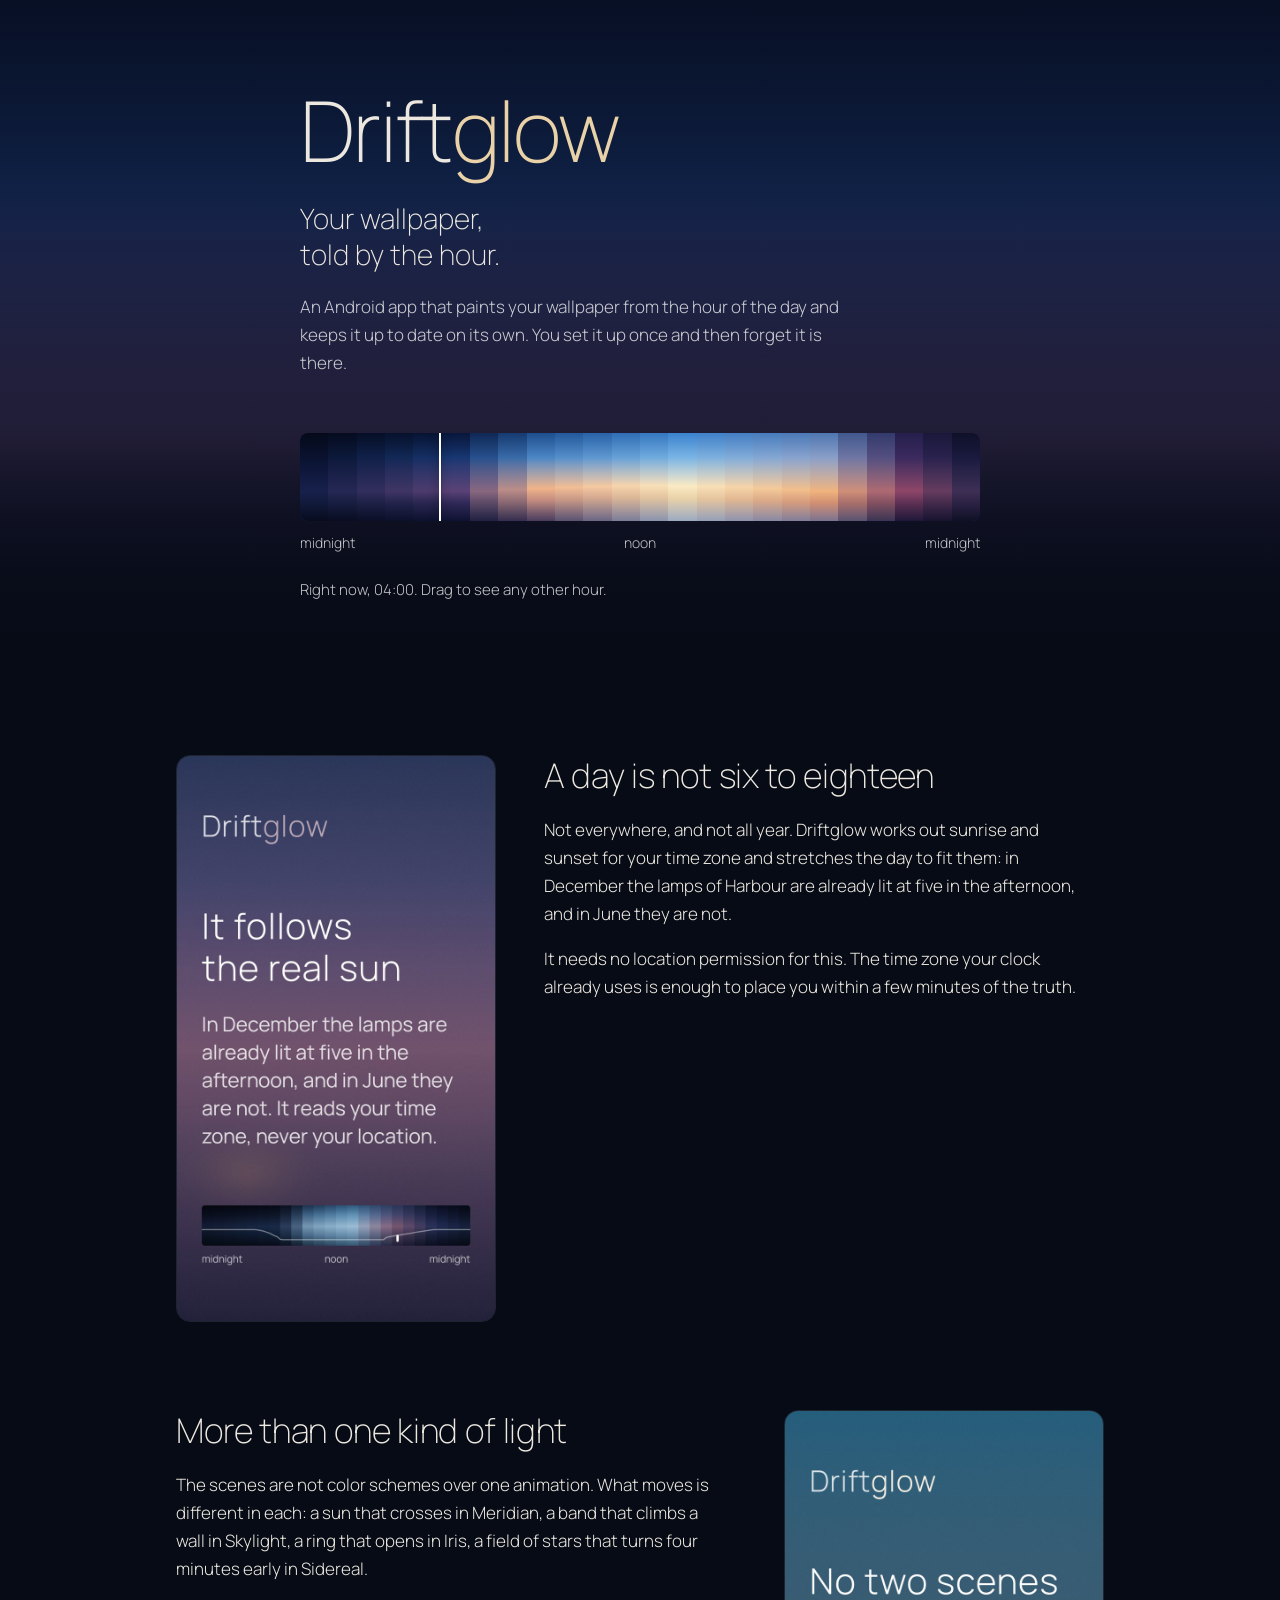
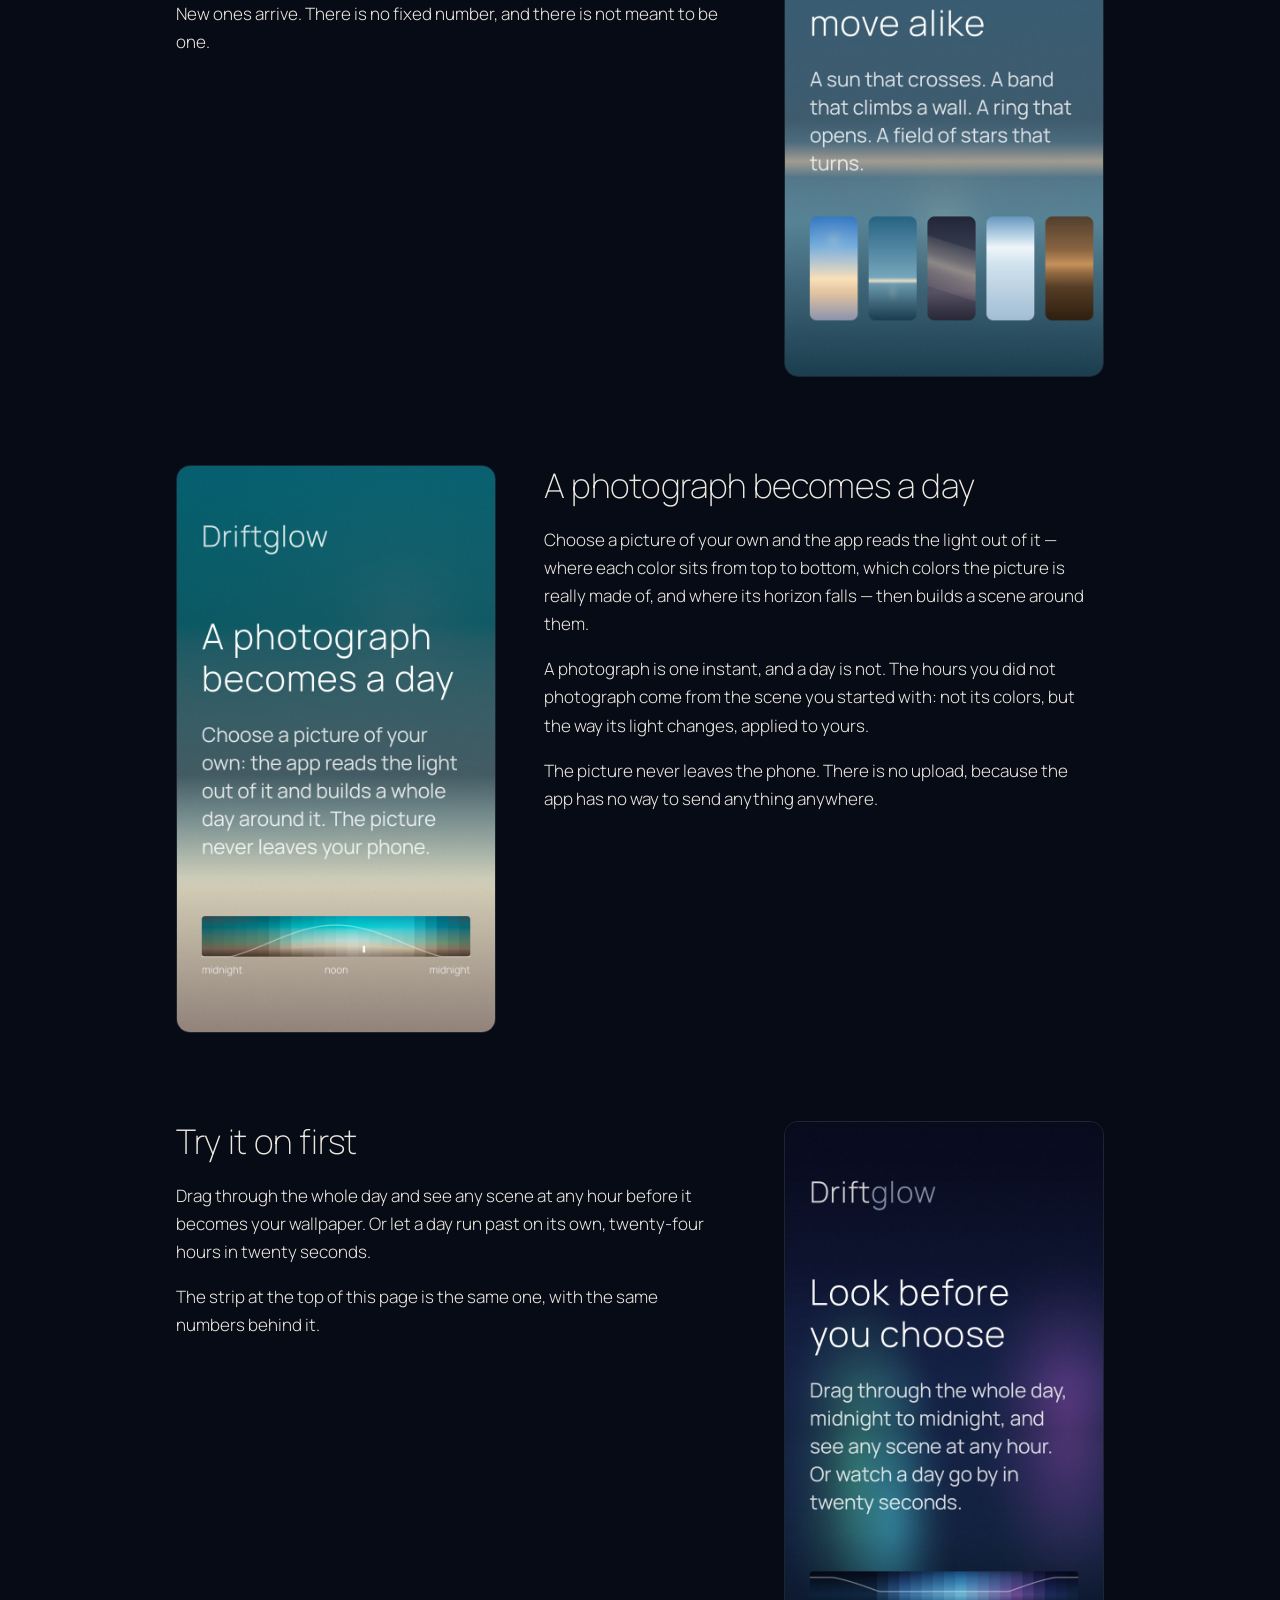
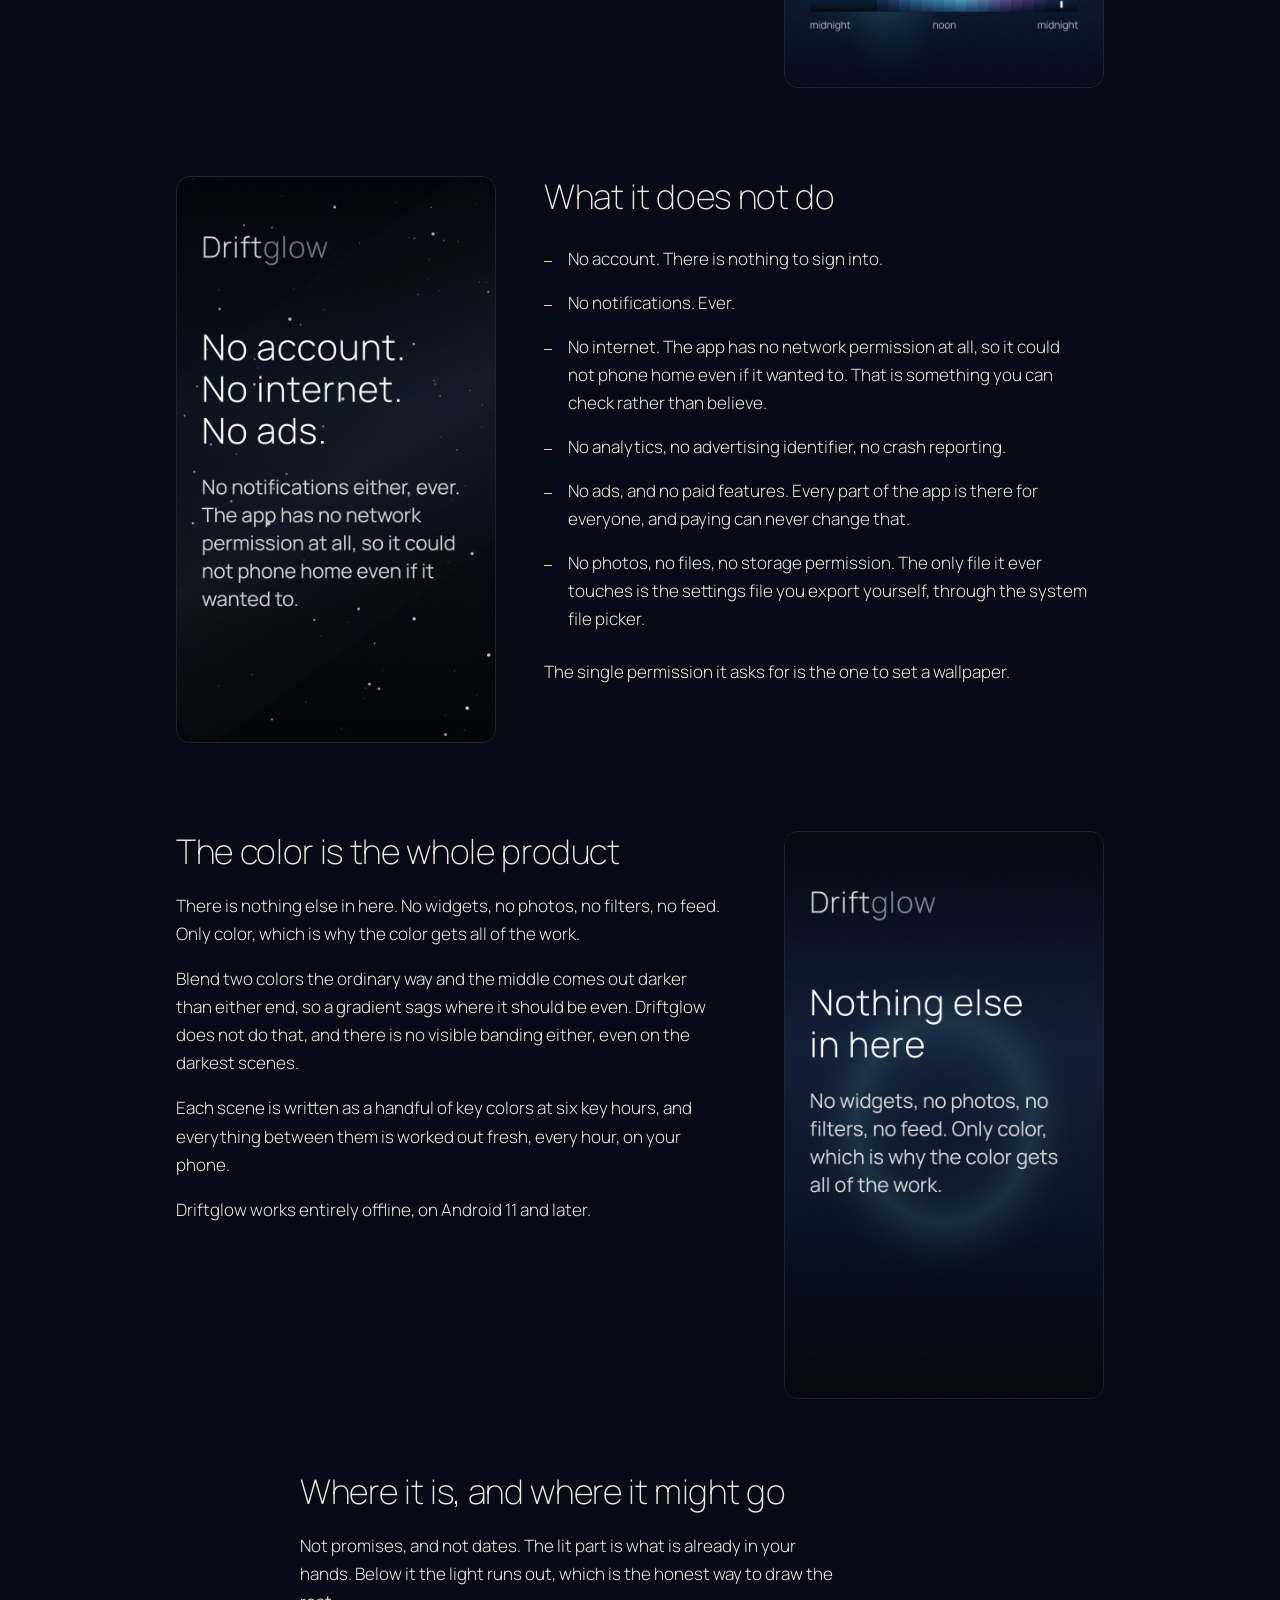
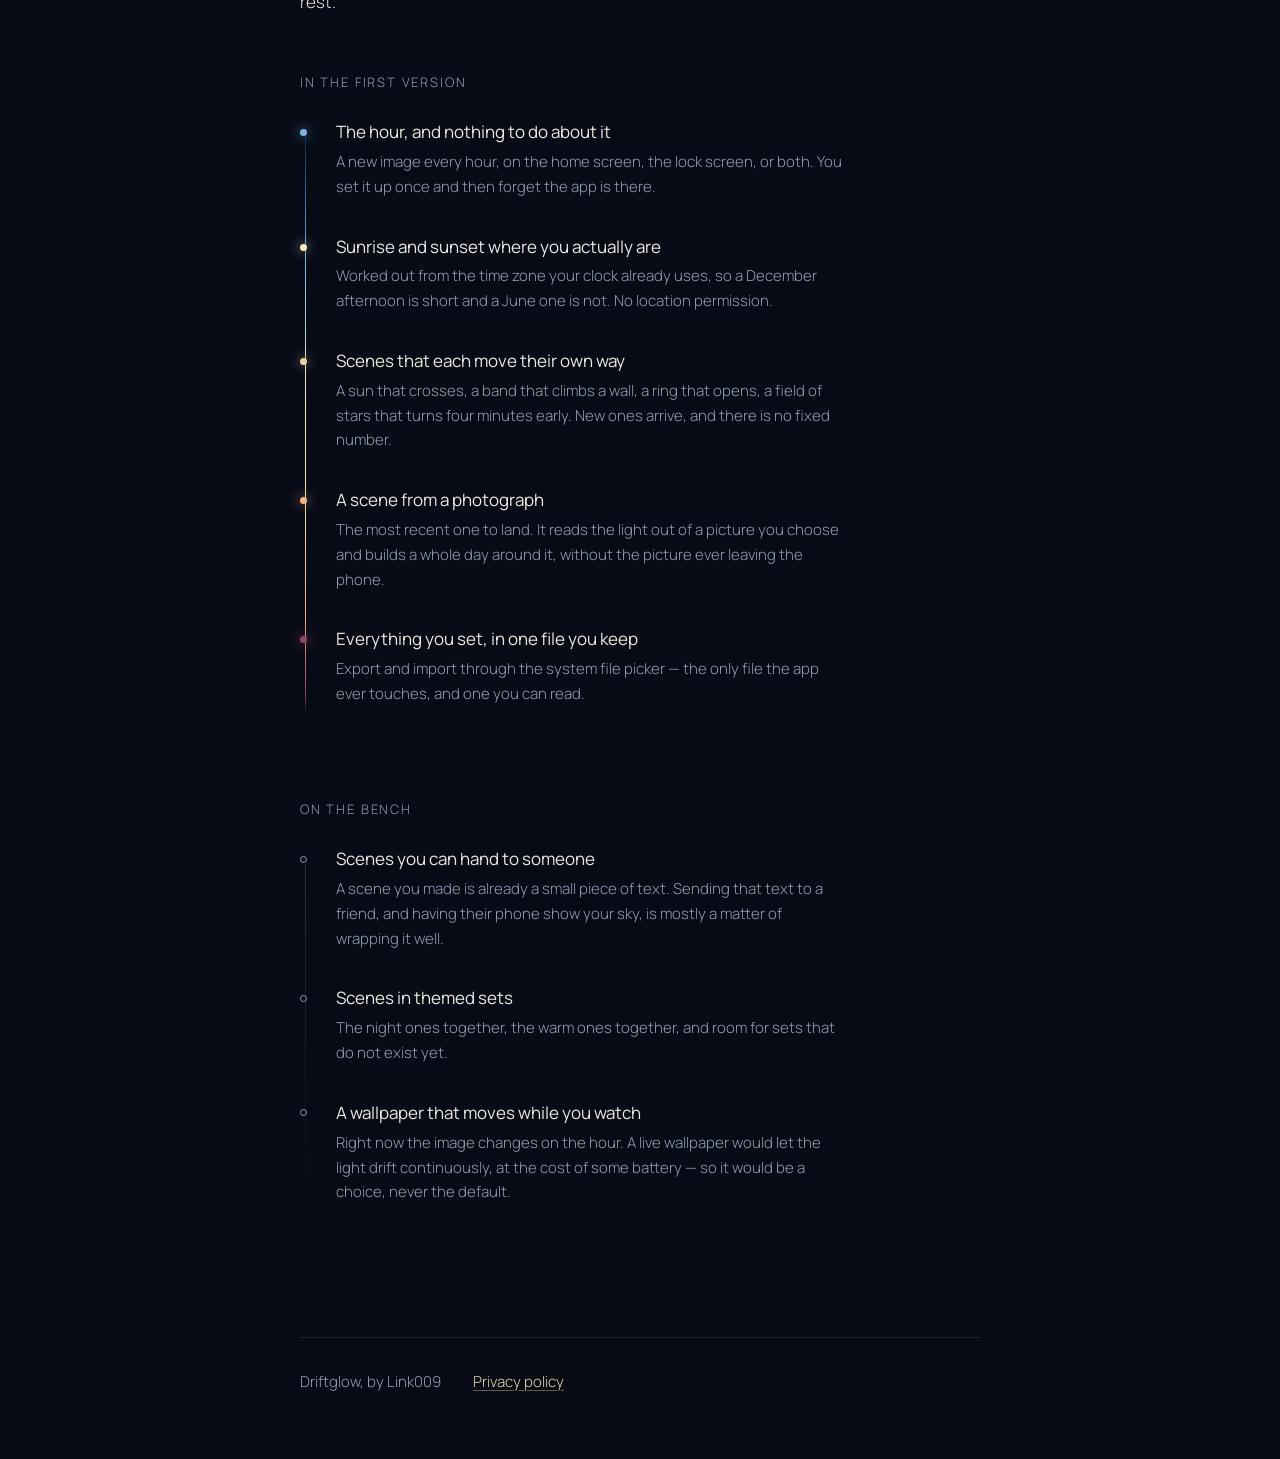
==== index.html @ b7404e91 "Add files via upload" ====
<!doctype html>
<html lang="en">
<head>
<meta charset="utf-8">
<meta name="viewport" content="width=device-width, initial-scale=1">
<title>Driftglow — a wallpaper that follows the real sun</title>
<meta name="description" content="An Android wallpaper built from the hour of the day. Real sunrise and sunset, no account and no internet.">
<meta name="color-scheme" content="dark">
<link rel="icon" href="img/icon.png">
<link rel="preconnect" href="https://fonts.googleapis.com">
<link rel="preconnect" href="https://fonts.gstatic.com" crossorigin>
<link rel="stylesheet" href="https://fonts.googleapis.com/css2?family=Manrope:wght@200;300;500&display=swap">
<link rel="stylesheet" href="style.css">
</head>
<body>

<div class="hero">
    <!-- The sky at the current hour. Painted by day.js; the CSS holds a
         still fallback for when scripts do not run. -->
    <div class="sky" id="sky" aria-hidden="true"></div>

    <div class="page">
        <header class="masthead">
            <h1 class="wordmark">Drift<span class="glow">glow</span></h1>
            <p class="tagline">Your wallpaper,<br>told by the hour.</p>
            <p class="standfirst">
                An Android app that paints your wallpaper from the hour of the
                day and keeps it up to date on its own. You set it up once and
                then forget it is there.
            </p>
        </header>

        <div class="day">
            <!-- The day strip, the same one the app draws. Its colors come
                 from day.json, generated by the app's own engine. -->
            <div class="ribbon" id="ribbon"
                 role="slider"
                 tabindex="0"
                 aria-label="The whole day, midnight to midnight"
                 aria-valuemin="0" aria-valuemax="23" aria-valuenow="12"
                 aria-valuetext="noon"></div>
            <div class="day-labels">
                <span>midnight</span>
                <span>noon</span>
                <span>midnight</span>
            </div>
            <p class="day-hint" id="hint">The day, hour by hour.</p>
        </div>
    </div>
</div>

<div class="page">

<section class="feature">
    <img class="card" src="img/real-sun.jpg" width="720" height="1280" alt="The Harbour scene at five in the afternoon in December: the lamps are lit, and the day strip below shows a short winter day.">
    <div>
        <h2>A day is not six to eighteen</h2>
        <p>
            Not everywhere, and not all year. Driftglow works out sunrise and
            sunset for your time zone and stretches the day to fit them: in
            December the lamps of Harbour are already lit at five in the
            afternoon, and in June they are not.
        </p>
        <p>
            It needs no location permission for this. The time zone your clock
            already uses is enough to place you within a few minutes of the
            truth.
        </p>
    </div>
</section>

<section class="feature flip">
    <img class="card" src="img/scenes.jpg" width="720" height="1280" alt="Several scenes in a row at noon, each a different light: a sun over a warm horizon, a sharp sea line, a shaft through a window, snow, embers.">
    <div>
        <h2>More than one kind of light</h2>
        <p>
            The scenes are not color schemes over one animation. What moves is
            different in each: a sun that crosses in Meridian, a band that
            climbs a wall in Skylight, a ring that opens in Iris, a field of
            stars that turns four minutes early in Sidereal.
        </p>
        <p>
            New ones arrive. There is no fixed number, and there is not meant to
            be one.
        </p>
    </div>
</section>

<section class="feature">
    <img class="card" src="img/from-a-photo.jpg" width="720" height="1280" alt="A scene built from a photograph of dunes: turquoise above, sand below, and a strip showing the whole day it became.">
    <div>
        <h2>A photograph becomes a day</h2>
        <p>
            Choose a picture of your own and the app reads the light out of it
            — where each color sits from top to bottom, which colors the
            picture is really made of, and where its horizon falls — then
            builds a scene around them.
        </p>
        <p>
            A photograph is one instant, and a day is not. The hours you did
            not photograph come from the scene you started with: not its
            colors, but the way its light changes, applied to yours.
        </p>
        <p>
            The picture never leaves the phone. There is no upload, because
            the app has no way to send anything anywhere.
        </p>
    </div>
</section>

<section class="feature flip">
    <img class="card" src="img/any-hour.jpg" width="720" height="1280" alt="The Borealis scene at ten in the evening, with a strip below it showing the whole day from midnight to midnight.">
    <div>
        <h2>Try it on first</h2>
        <p>
            Drag through the whole day and see any scene at any hour before it
            becomes your wallpaper. Or let a day run past on its own,
            twenty-four hours in twenty seconds.
        </p>
        <p>
            The strip at the top of this page is the same one, with the same
            numbers behind it.
        </p>
    </div>
</section>

<section class="feature">
    <img class="card" src="img/nothing-else.jpg" width="720" height="1280" alt="The Sidereal scene at two in the morning, a field of stars, under the words: no account, no internet, no ads.">
    <div>
    <h2>What it does not do</h2>
    <ul class="plain">
        <li>No account. There is nothing to sign into.</li>
        <li>No notifications. Ever.</li>
        <li>
            No internet. The app has no network permission at all, so it could
            not phone home even if it wanted to. That is something you can
            check rather than believe.
        </li>
        <li>No analytics, no advertising identifier, no crash reporting.</li>
        <li>
            No ads, and no paid features. Every part of the app is there for
            everyone, and paying can never change that.
        </li>
        <li>
            No photos, no files, no storage permission. The only file it ever
            touches is the settings file you export yourself, through the
            system file picker.
        </li>
    </ul>
    <p>The single permission it asks for is the one to set a wallpaper.</p>
    </div>
</section>

<section class="feature flip">
    <img class="card" src="img/only-color.jpg" width="720" height="1280" alt="The Iris scene at nine in the evening: a faint ring of light on deep blue, and nothing else on the screen.">
    <div>
    <h2>The color is the whole product</h2>
    <p>
        There is nothing else in here. No widgets, no photos, no filters, no
        feed. Only color, which is why the color gets all of the work.
    </p>
    <p>
        Blend two colors the ordinary way and the middle comes out darker than
        either end, so a gradient sags where it should be even. Driftglow does
        not do that, and there is no visible banding either, even on the
        darkest scenes.
    </p>
    <p>
        Each scene is written as a handful of key colors at six key hours, and
        everything between them is worked out fresh, every hour, on your phone.
    </p>
    <p>Driftglow works entirely offline, on Android 11 and later.</p>
    </div>
</section>

<section>
    <h2>Where it is, and where it might go</h2>
    <p>
        Not promises, and not dates. The lit part is what is already in your
        hands. Below it the light runs out, which is the honest way to draw
        the rest.
    </p>

    <p class="eyebrow">In the first version</p>
    <ul class="timeline">
        <li>
            <h3>The hour, and nothing to do about it</h3>
            <p>
                A new image every hour, on the home screen, the lock screen, or
                both. You set it up once and then forget the app is there.
            </p>
        </li>
        <li>
            <h3>Sunrise and sunset where you actually are</h3>
            <p>
                Worked out from the time zone your clock already uses, so a
                December afternoon is short and a June one is not. No location
                permission.
            </p>
        </li>
        <li>
            <h3>Scenes that each move their own way</h3>
            <p>
                A sun that crosses, a band that climbs a wall, a ring that
                opens, a field of stars that turns four minutes early. New ones
                arrive, and there is no fixed number.
            </p>
        </li>
        <li>
            <h3>A scene from a photograph</h3>
            <p>
                The most recent one to land. It reads the light out of a
                picture you choose and builds a whole day around it, without
                the picture ever leaving the phone.
            </p>
        </li>
        <li>
            <h3>Everything you set, in one file you keep</h3>
            <p>
                Export and import through the system file picker — the only
                file the app ever touches, and one you can read.
            </p>
        </li>
    </ul>

    <p class="eyebrow">On the bench</p>
    <ul class="timeline ahead">
        <li>
            <h3>Scenes you can hand to someone</h3>
            <p>
                A scene you made is already a small piece of text. Sending that
                text to a friend, and having their phone show your sky, is
                mostly a matter of wrapping it well.
            </p>
        </li>
        <li>
            <h3>Scenes in themed sets</h3>
            <p>
                The night ones together, the warm ones together, and room for
                sets that do not exist yet.
            </p>
        </li>
        <li>
            <h3>A wallpaper that moves while you watch</h3>
            <p>
                Right now the image changes on the hour. A live wallpaper would
                let the light drift continuously, at the cost of some battery —
                so it would be a choice, never the default.
            </p>
        </li>
    </ul>
</section>

<footer>
    <span>Driftglow, by Link009</span>
    <a href="privacy.html">Privacy policy</a>
</footer>

</div>

<script src="day.js"></script>
</body>
</html>
---- style.css ----
/*
    The colors are not chosen here: they are taken.

    Every value below is one of the color stops of Meridian, the app's first
    scene, copied from its source. Same rule as the icon and the store cards:
    the site's color and the product's color are the same number.
*/
:root {
    --night: #050a19;
    --deep: #0a1230;
    --slate: #17214c;
    --dusk: #251f4c;
    --rose: #8e4668;
    --amber: #f0b389;
    --sky-blue: #79b4e4;
    --cream: #faeac4;
    --sand: #e9d2a8;

    --ground: #070b16;
    --text: #ece8e0;
    --muted: #8f9db4;
    --on-sky: rgba(255, 255, 255, 0.76);
    --rule: rgba(155, 175, 194, 0.16);

    --measure: 34rem;
    --page: 46rem;
    --wide: 58rem;
}

*,
*::before,
*::after {
    box-sizing: border-box;
}

html {
    -webkit-text-size-adjust: 100%;
}

body {
    margin: 0;
    background: var(--ground);
    color: var(--text);
    font-family: Manrope, "Segoe UI", system-ui, sans-serif;
    font-weight: 300;
    font-size: 1.0625rem;
    line-height: 1.65;
    -webkit-font-smoothing: antialiased;
}

.page {
    max-width: var(--page);
    margin: 0 auto;
    padding: 0 1.75rem;
}

/* ------------------------------------------------------------------ sky */

.hero {
    position: relative;
    isolation: isolate;
    padding-bottom: 4rem;
}

/*
    The sky at the current hour.

    day.js paints the real gradient from day.json; this is the fallback for
    when scripts do not run - a still day rather than a black rectangle.
*/
.sky {
    position: absolute;
    inset: 0;
    z-index: -2;
    background: linear-gradient(
        to bottom,
        #3477c1 0%,
        var(--sky-blue) 30%,
        var(--cream) 62%,
        var(--sand) 72%,
        #8a93ad 100%
    );
}

/*
    The veil, the same idea the app calls Ink.

    Without it, at noon a white heading would land on the cream horizon band
    and disappear. It is not uniform: heavier at the top where the text is,
    nearly opaque at the bottom where the sky dissolves into the page.
*/
.hero::after {
    content: "";
    position: absolute;
    inset: 0;
    z-index: -1;
    background: linear-gradient(
        to bottom,
        rgba(7, 11, 22, 0.52) 0%,
        rgba(7, 11, 22, 0.38) 34%,
        rgba(7, 11, 22, 0.62) 64%,
        rgba(7, 11, 22, 0.94) 88%,
        rgb(7, 11, 22) 100%
    );
}

/* --------------------------------------------------------------- header */

.masthead {
    padding: 5.5rem 0 0;
}

.wordmark {
    font-size: clamp(3rem, 11vw, 5.25rem);
    font-weight: 200;
    letter-spacing: -0.02em;
    line-height: 1;
    margin: 0;
}

.wordmark .glow {
    color: var(--sand);
}

.tagline {
    font-size: clamp(1.25rem, 3.4vw, 1.75rem);
    font-weight: 200;
    line-height: 1.3;
    margin: 1.75rem 0 0;
}

.standfirst {
    color: var(--on-sky);
    max-width: var(--measure);
    margin: 1.25rem 0 0;
}

/* ------------------------------------------------------------ the strip */

.day {
    margin: 3.5rem 0 0;
}

/*
    Twenty-four columns, one per hour, each holding that hour's vertical
    gradient: the same thing the app shows under its title.

    The background declared here is the no-JavaScript fallback, covered by the
    columns as soon as they arrive.
*/
.ribbon {
    position: relative;
    display: flex;
    height: 5.5rem;
    border-radius: 0.5rem;
    overflow: hidden;
    background: linear-gradient(
        to right,
        #17214c 0%,
        #5b4276 21%,
        #f0b389 33%,
        #faeac4 54%,
        #f0b47e 75%,
        #8e4668 88%,
        #17214c 100%
    );
}

.ribbon.live {
    cursor: ew-resize;
    touch-action: none;
}

.ribbon .col {
    flex: 1 1 0;
}

.ribbon .mark {
    position: absolute;
    top: 0;
    bottom: 0;
    width: 2px;
    margin-left: -1px;
    background: #fff;
    box-shadow: 0 0 10px rgba(0, 0, 0, 0.55);
    transition: left 0.18s ease-out;
}

.ribbon:focus-visible {
    outline: 2px solid var(--sand);
    outline-offset: 3px;
}

.day-labels {
    display: flex;
    justify-content: space-between;
    margin: 0.625rem 0 0;
    color: var(--on-sky);
    font-size: 0.875rem;
}

.day-hint {
    margin: 1.5rem 0 0;
    color: var(--on-sky);
    font-size: 0.9375rem;
}

/* -------------------------------------------------------------- sections */

section {
    padding: 4.5rem 0 0;
}

h2 {
    font-size: clamp(1.5rem, 4vw, 2.125rem);
    font-weight: 200;
    letter-spacing: -0.01em;
    line-height: 1.2;
    margin: 0 0 1.25rem;
}

p {
    max-width: var(--measure);
}

/*
    Card and text side by side, and the card changes side.

    The cards step outside the text column because inside it their headline
    would be unreadable, and a card you cannot read may as well be a
    screenshot. Alternating the side gives the page a rhythm.

    They are the very same images that go on the Play Store, drawn by the app
    from its own components.
*/
.feature {
    position: relative;
    left: 50%;
    transform: translateX(-50%);
    width: min(var(--wide), calc(100vw - 3.5rem));
    display: grid;
    grid-template-columns: minmax(0, 20rem) minmax(0, 1fr);
    gap: 3rem;
    align-items: start;
    padding-top: 5.5rem;
}

/*
    Flipping is not only reordering.

    The columns are narrow-wide; sending the card last with `order` put it in
    the wide one and it came out twice the size of the others. The measures
    have to swap with it.
*/
.feature.flip {
    grid-template-columns: minmax(0, 1fr) minmax(0, 20rem);
}

.feature.flip .card {
    order: 2;
}

.card {
    width: 100%;
    height: auto;
    display: block;
    border-radius: 0.875rem;
    border: 1px solid var(--rule);
}

.plain {
    list-style: none;
    padding: 0;
    margin: 0;
    max-width: var(--measure);
}

.plain li {
    padding: 0.5rem 0 0.5rem 1.5rem;
    position: relative;
}

.plain li::before {
    content: "";
    position: absolute;
    left: 0;
    top: 1.4em;
    width: 0.5rem;
    height: 1px;
    background: var(--sand);
}

/* ------------------------------------------------------------- timeline */

/*
    The roadmap is drawn as a day, because the product is.

    The first version was a hairline rule with round dots, solid above and
    dashed below. It said the right thing and it said it in a language the app
    does not speak: nowhere in Driftglow is there a dashed border.

    So the rule became a gradient, and the dots became hours of it. Each
    shipped item takes its color from where it sits - deep blue, sky, cream,
    sand, rose - which is a day from before dawn to after sunset, and is
    exactly how a scene is written: a handful of key colors at a handful of key
    hours. Five things that exist, five hours of light.

    Then the light runs out. What is not built yet gets no color and no glow,
    only a faint ring on a rule that has faded to almost nothing - the part of
    the day that has not happened. Nobody has to be told which half is which.
*/
.eyebrow {
    margin: 3.5rem 0 1.75rem;
    font-size: 0.8125rem;
    letter-spacing: 0.14em;
    text-transform: uppercase;
    color: var(--muted);
}

.timeline {
    position: relative;
    list-style: none;
    margin: 0;
    padding: 0;
    max-width: var(--measure);
}

/*
    One rule for the whole list, not a segment per item.

    A gradient only reads as a gradient if it runs across the whole thing;
    cut into five pieces, each piece is a flat color and the day is gone.
*/
.timeline::before {
    content: "";
    position: absolute;
    left: 0.28125rem;
    top: 1rem;
    bottom: 1.75rem;
    width: 1px;
    background: linear-gradient(
        to bottom,
        var(--slate) 0%,
        var(--sky-blue) 22%,
        var(--cream) 46%,
        var(--sand) 66%,
        var(--amber) 82%,
        var(--rose) 96%,
        transparent 100%
    );
}

.timeline li {
    position: relative;
    padding: 0 0 2.25rem 2.25rem;
}

/*
    The dot is a light, not a bullet.

    A flat disc on a dark ground reads as punctuation. The halo is what makes
    it read as something lit, and it is the same trick the scenes use: a small
    core and a wide, very faint surround.
*/
.timeline li::after {
    content: "";
    position: absolute;
    left: 0;
    top: 0.5rem;
    width: 0.4375rem;
    height: 0.4375rem;
    border-radius: 50%;
    background: var(--sand);
    box-shadow: 0 0 0.75rem 0.0625rem currentColor;
    color: var(--sand);
}

.timeline li:nth-child(1)::after { background: var(--sky-blue); color: rgba(121, 180, 228, 0.55); }
.timeline li:nth-child(2)::after { background: var(--cream);    color: rgba(250, 234, 196, 0.5); }
.timeline li:nth-child(3)::after { background: var(--sand);     color: rgba(233, 210, 168, 0.5); }
.timeline li:nth-child(4)::after { background: var(--amber);    color: rgba(240, 179, 137, 0.55); }
.timeline li:nth-child(5)::after { background: var(--rose);     color: rgba(142, 70, 104, 0.75); }

/* ------------------------------------------- the part of the day to come */

.timeline.ahead::before {
    background: linear-gradient(
        to bottom,
        rgba(155, 175, 194, 0.22) 0%,
        rgba(155, 175, 194, 0.10) 55%,
        transparent 100%
    );
}

.timeline.ahead li::after {
    background: transparent;
    border: 1px solid var(--muted);
    box-shadow: none;
    /* Il cerchio ha un bordo, quindi la scatola cresce: si toglie da dove sta. */
    left: -0.03125rem;
    top: 0.46875rem;
}

.timeline h3 {
    font-size: 1.0625rem;
    font-weight: 400;
    letter-spacing: 0;
    line-height: 1.35;
    margin: 0 0 0.375rem;
}

.timeline p {
    margin: 0;
    color: var(--muted);
    font-size: 0.9375rem;
}

/* ---------------------------------------------------------------- footer */

footer {
    margin: 6rem 0 0;
    padding: 2rem 0 4rem;
    border-top: 1px solid var(--rule);
    color: var(--muted);
    font-size: 0.9375rem;
    display: flex;
    flex-wrap: wrap;
    gap: 0.5rem 2rem;
}

a {
    color: var(--sand);
    text-decoration-color: rgba(233, 210, 168, 0.4);
    text-underline-offset: 0.2em;
}

a:hover {
    text-decoration-color: var(--sand);
}

a:focus-visible {
    outline: 2px solid var(--sand);
    outline-offset: 3px;
    border-radius: 2px;
}

/* --------------------------------------------------------- privacy page */

.doc {
    max-width: var(--measure);
    padding-top: 4rem;
}

.doc h1 {
    font-size: clamp(2rem, 6vw, 2.75rem);
    font-weight: 200;
    letter-spacing: -0.015em;
    margin: 0;
}

.doc .updated {
    color: var(--muted);
    font-size: 0.9375rem;
    margin: 0.5rem 0 0;
}

.doc h2 {
    margin-top: 3rem;
    font-size: 1.375rem;
}

.doc strong {
    font-weight: 500;
    color: var(--text);
}

.doc code {
    font-family: ui-monospace, "Cascadia Mono", Consolas, monospace;
    font-size: 0.9em;
    color: var(--sky-blue);
}

.short {
    font-size: 1.375rem;
    font-weight: 200;
    line-height: 1.45;
    border-left: 2px solid var(--sand);
    padding-left: 1.25rem;
    margin: 1.5rem 0 0;
}

.back {
    display: inline-block;
    margin-top: 3rem;
}

@media (max-width: 46rem) {
    .feature {
        grid-template-columns: minmax(0, 1fr);
        gap: 2rem;
        max-width: 26rem;
    }

    .feature.flip .card {
        order: 0;
    }
}

@media (prefers-reduced-motion: reduce) {
    .ribbon .mark {
        transition: none;
    }
}
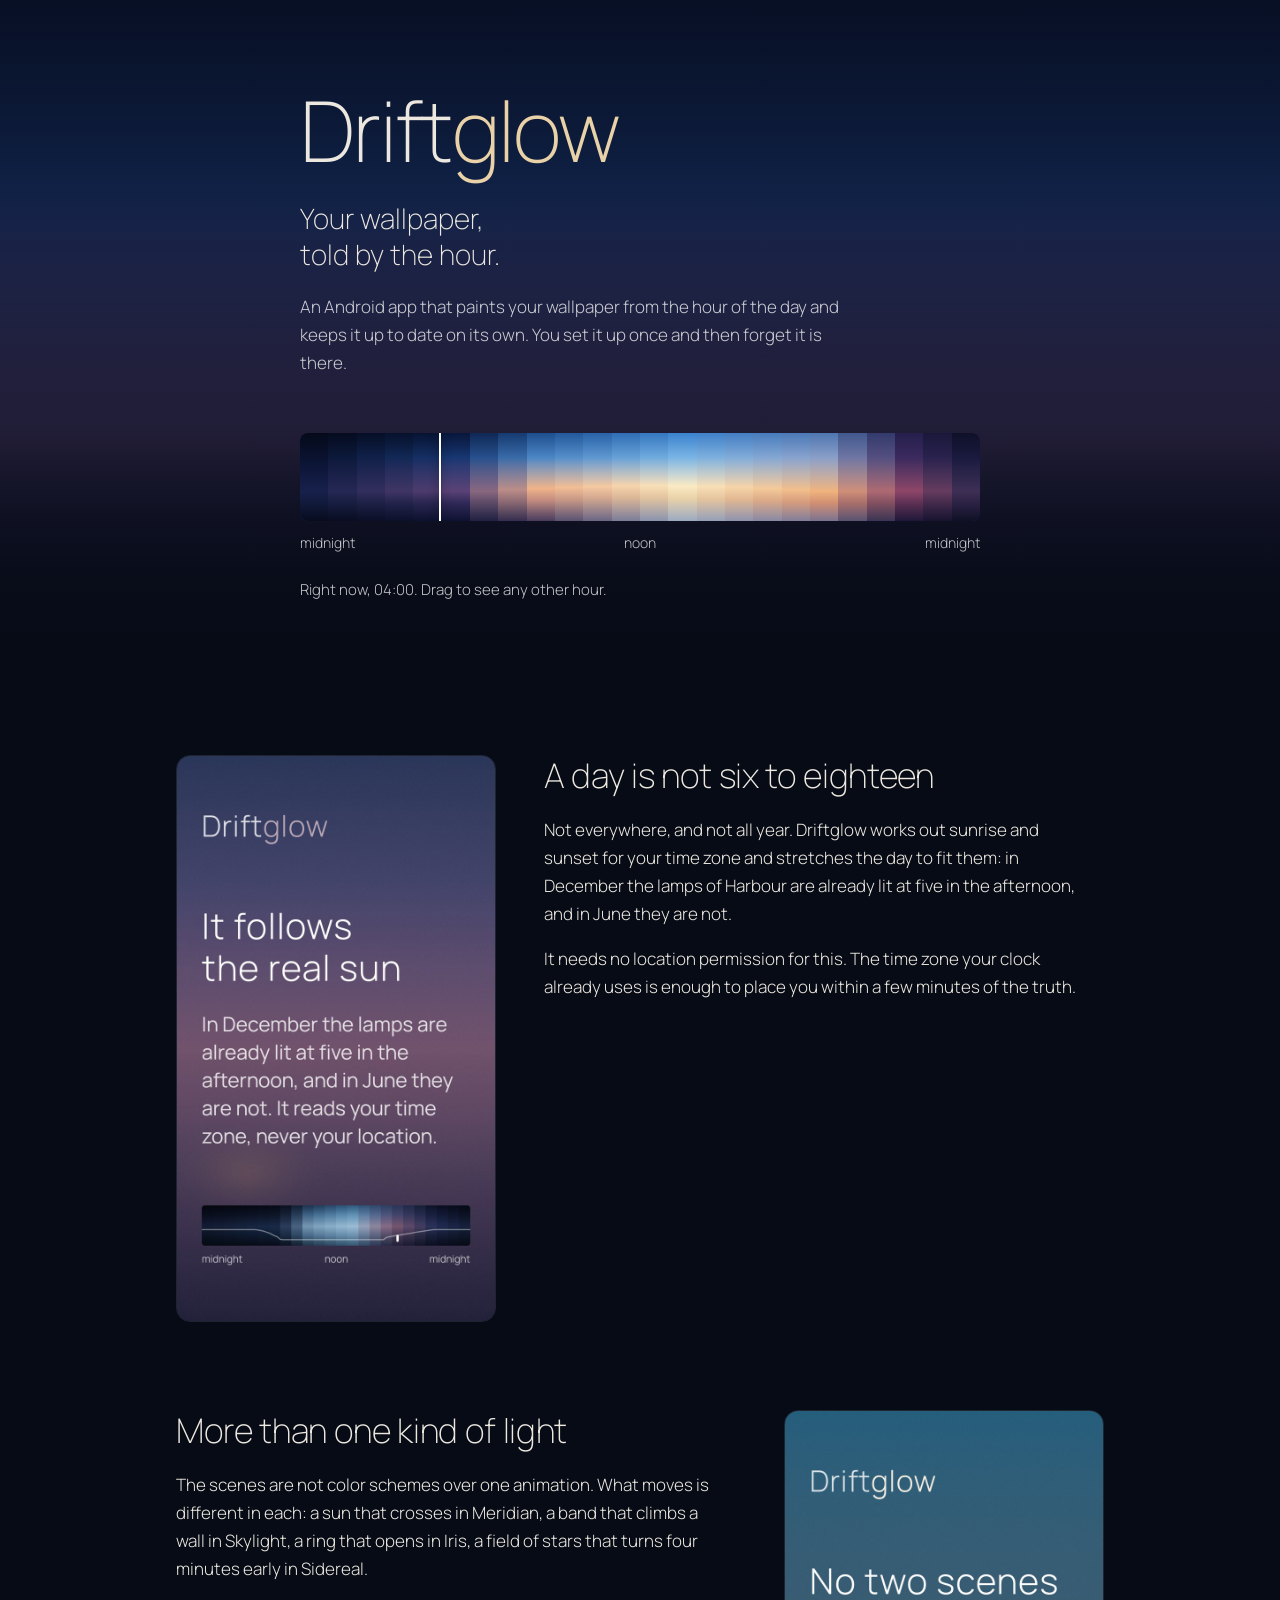
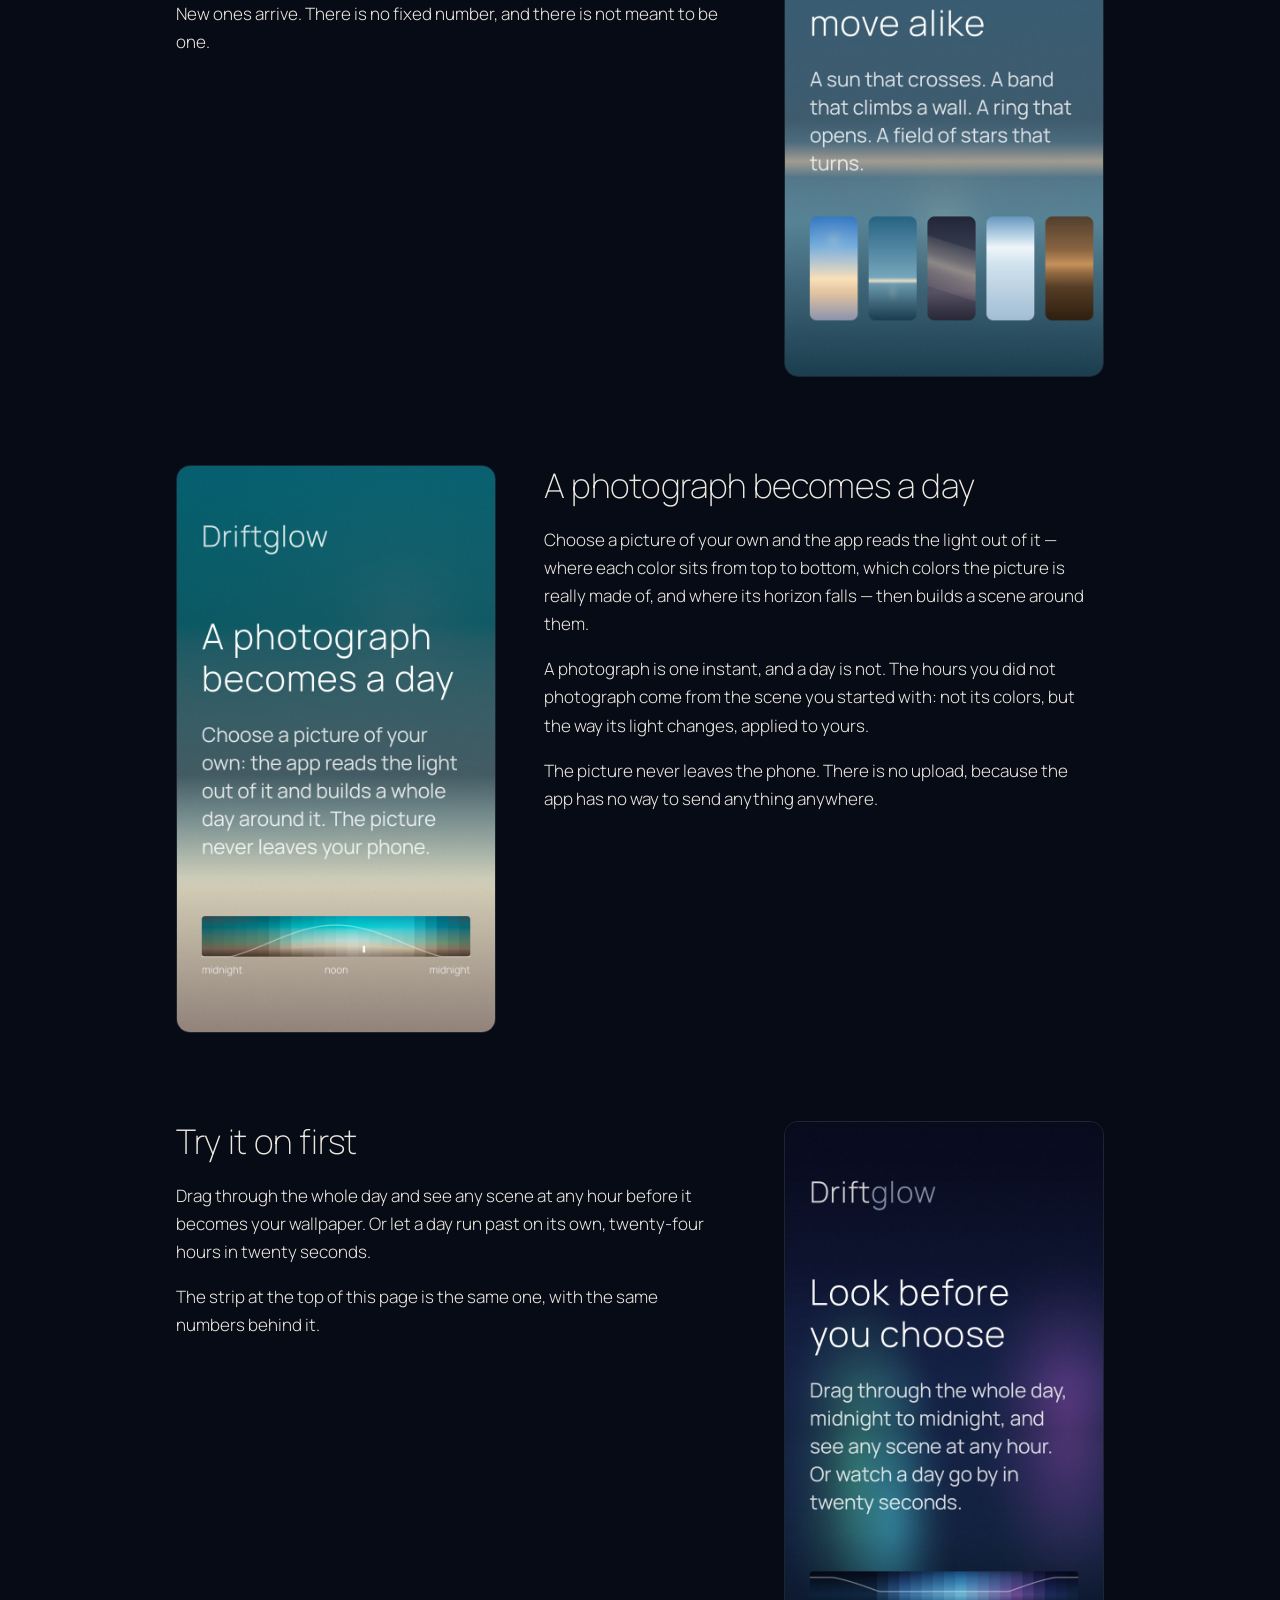
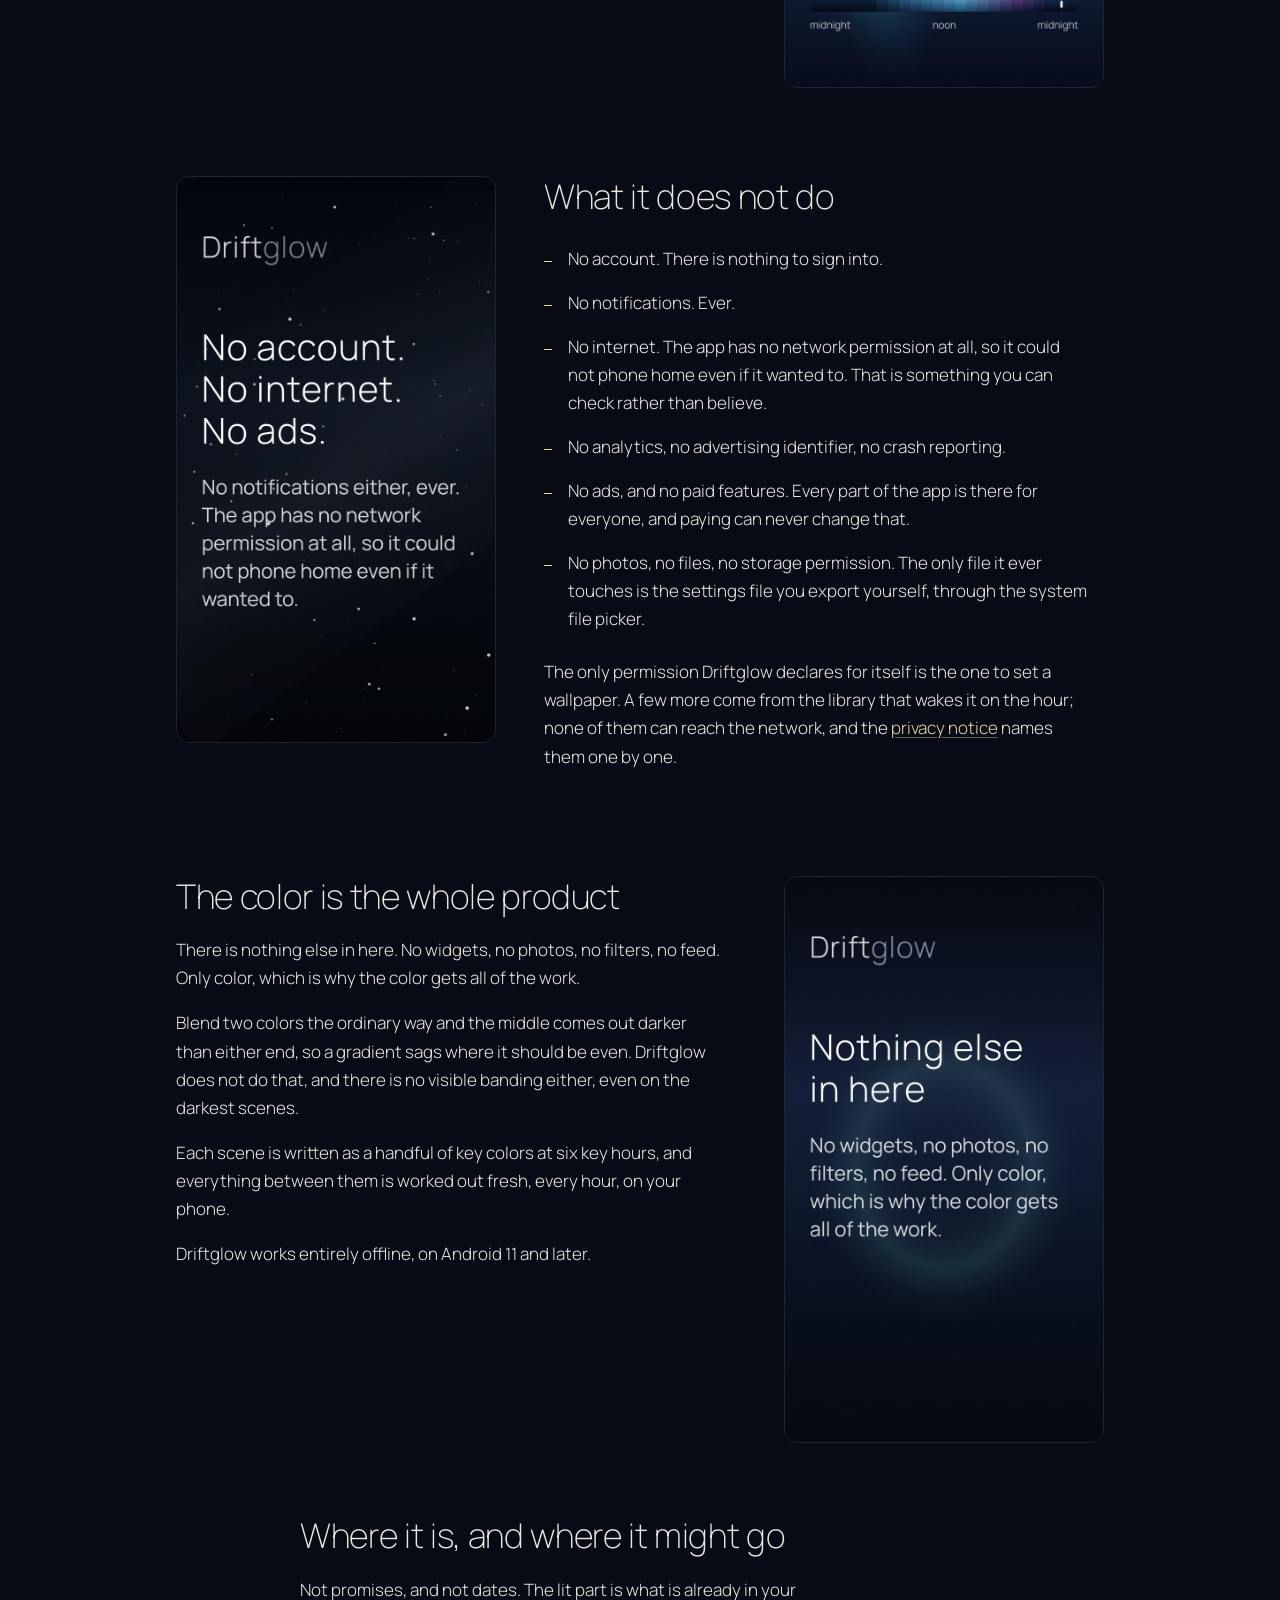
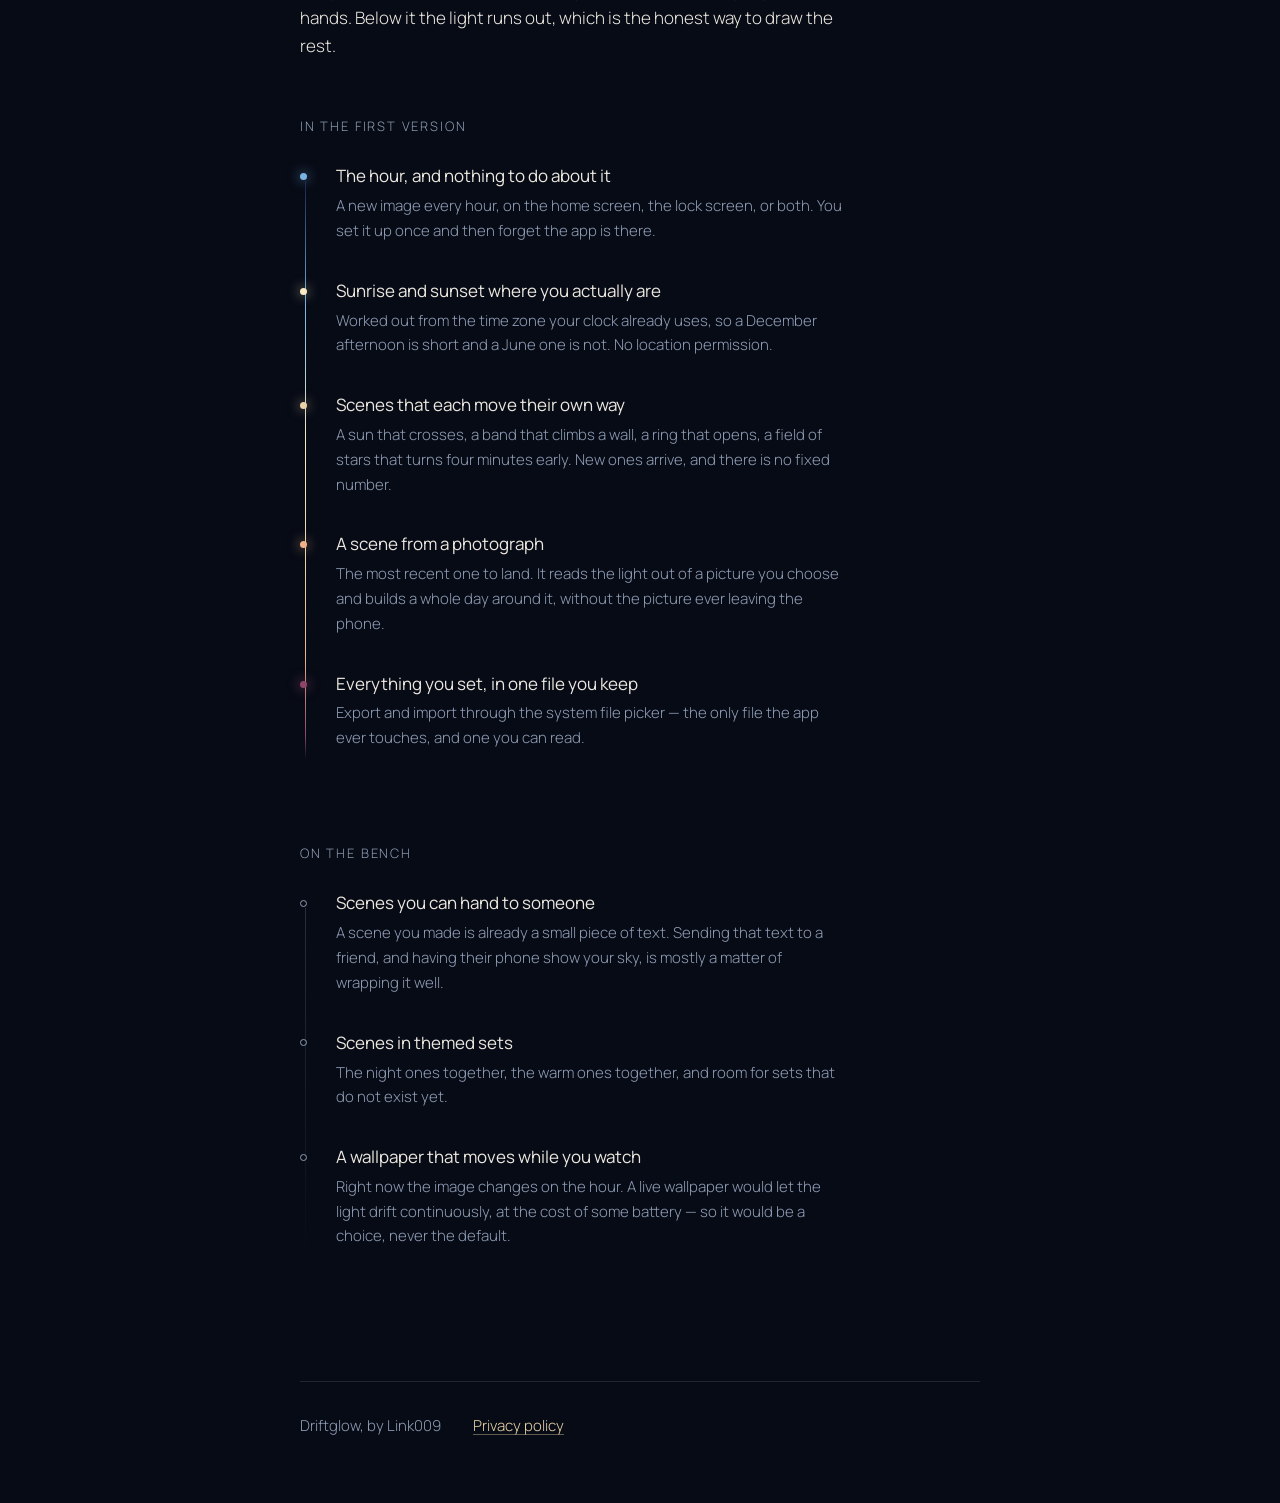
==== commit b8f7cc7d: "Add files via upload" ====
--- a/index.html
+++ b/index.html
@@ -147,7 +147,12 @@
             system file picker.
         </li>
     </ul>
-    <p>The single permission it asks for is the one to set a wallpaper.</p>
+    <p>
+        The only permission Driftglow declares for itself is the one to set a
+        wallpaper. A few more come from the library that wakes it on the hour;
+        none of them can reach the network, and the
+        <a href="privacy.html">privacy notice</a> names them one by one.
+    </p>
     </div>
 </section>
 
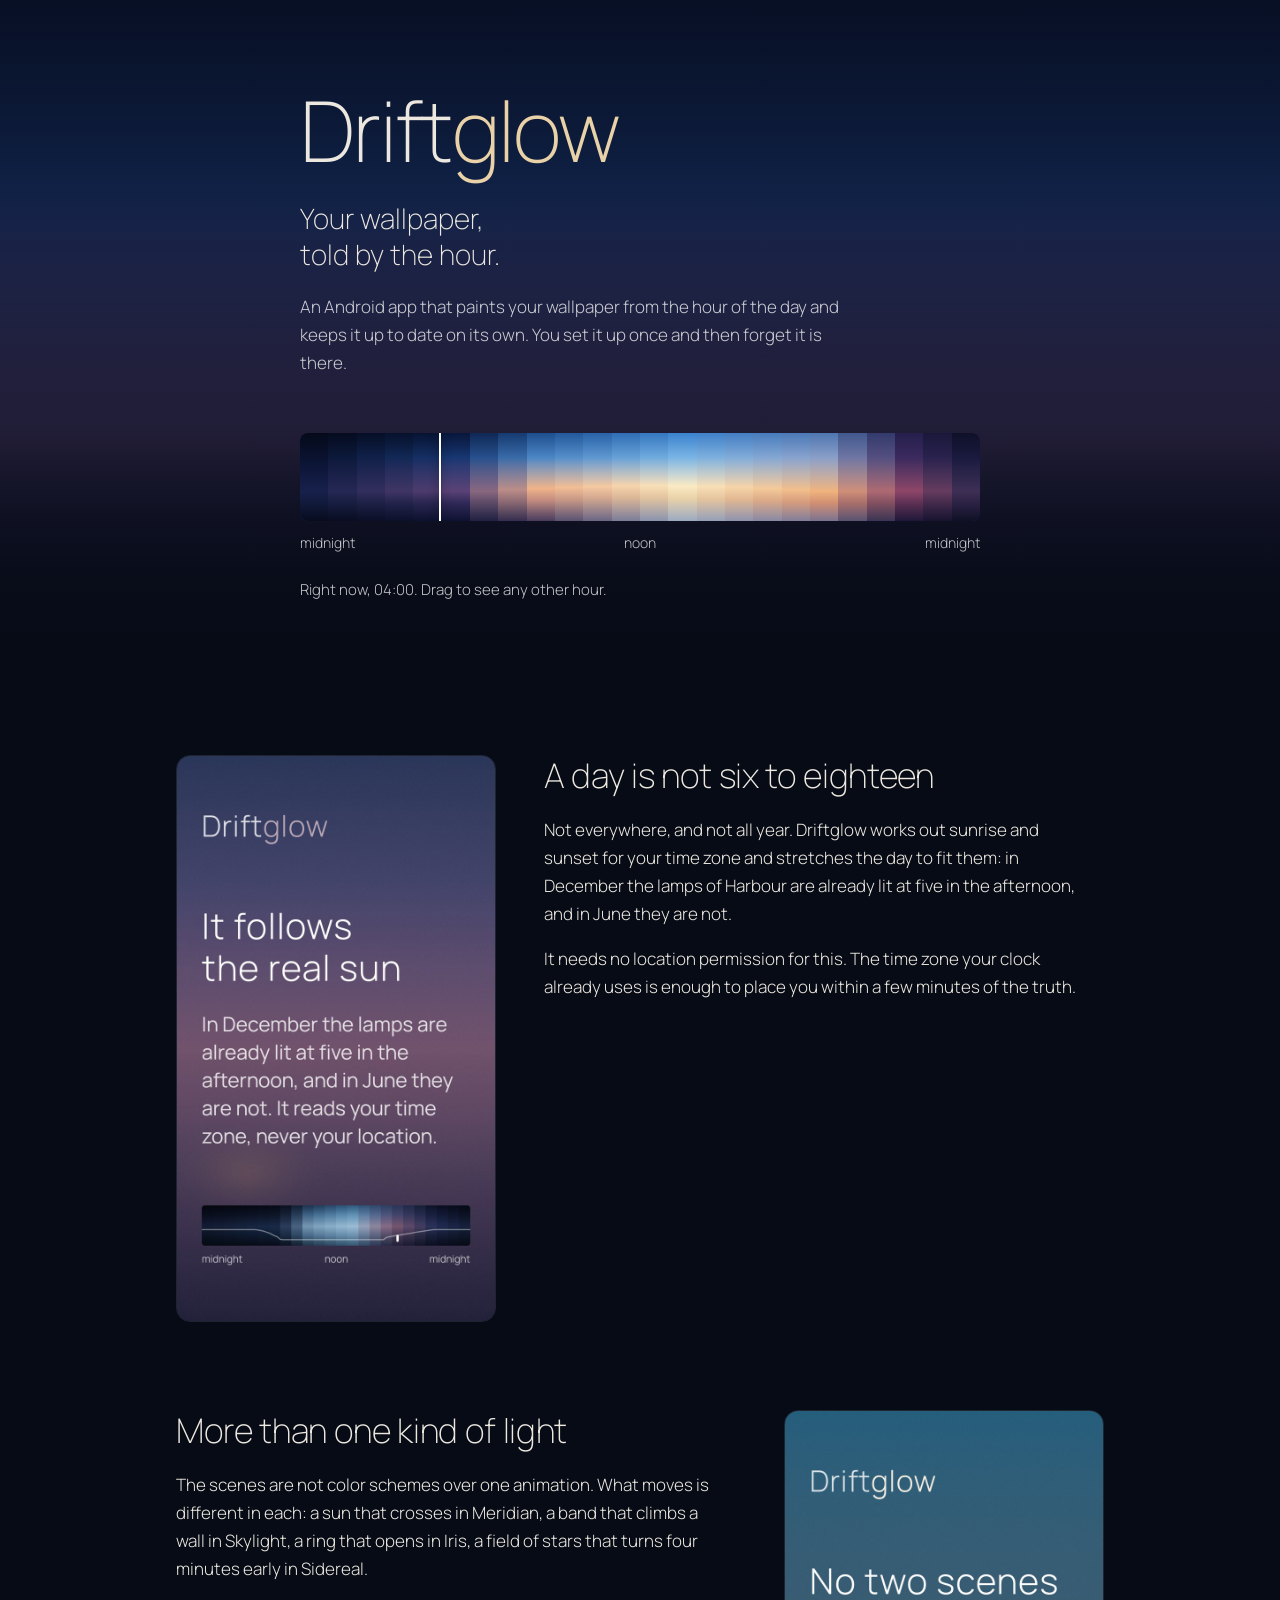
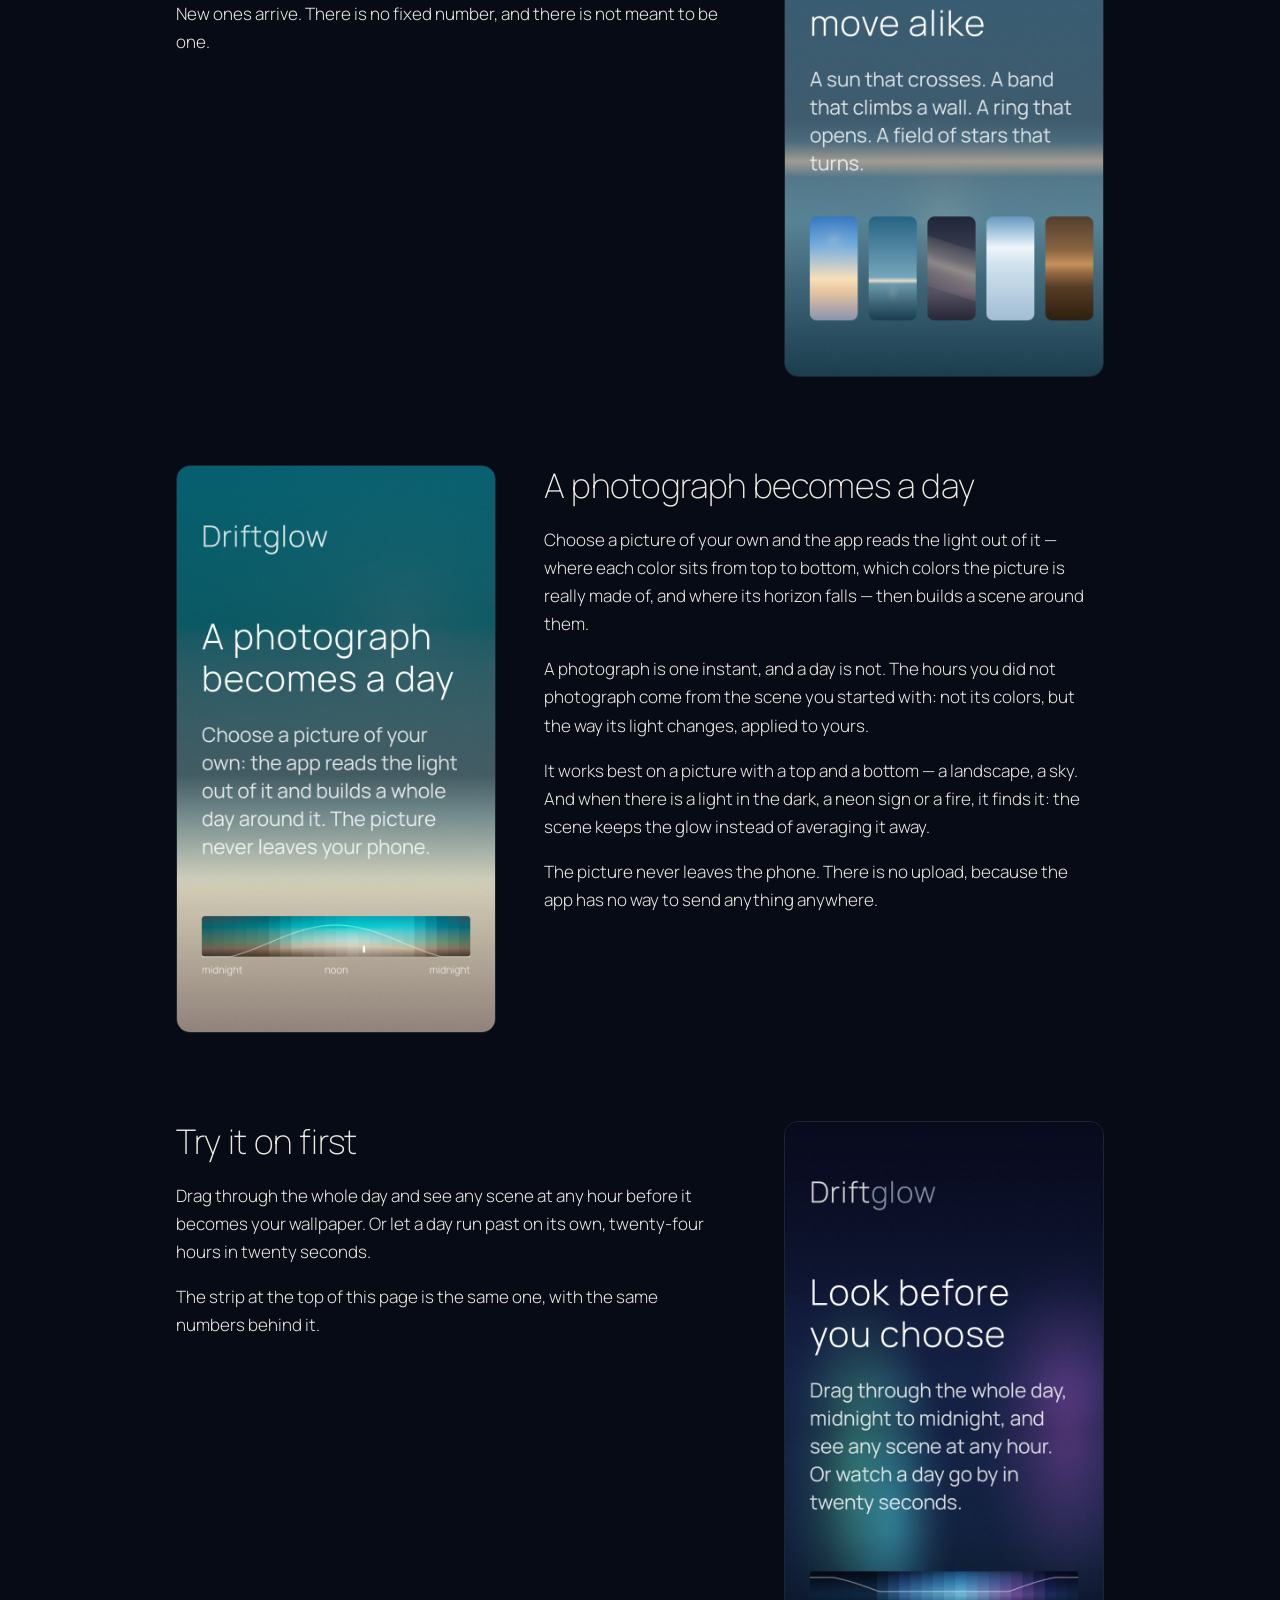
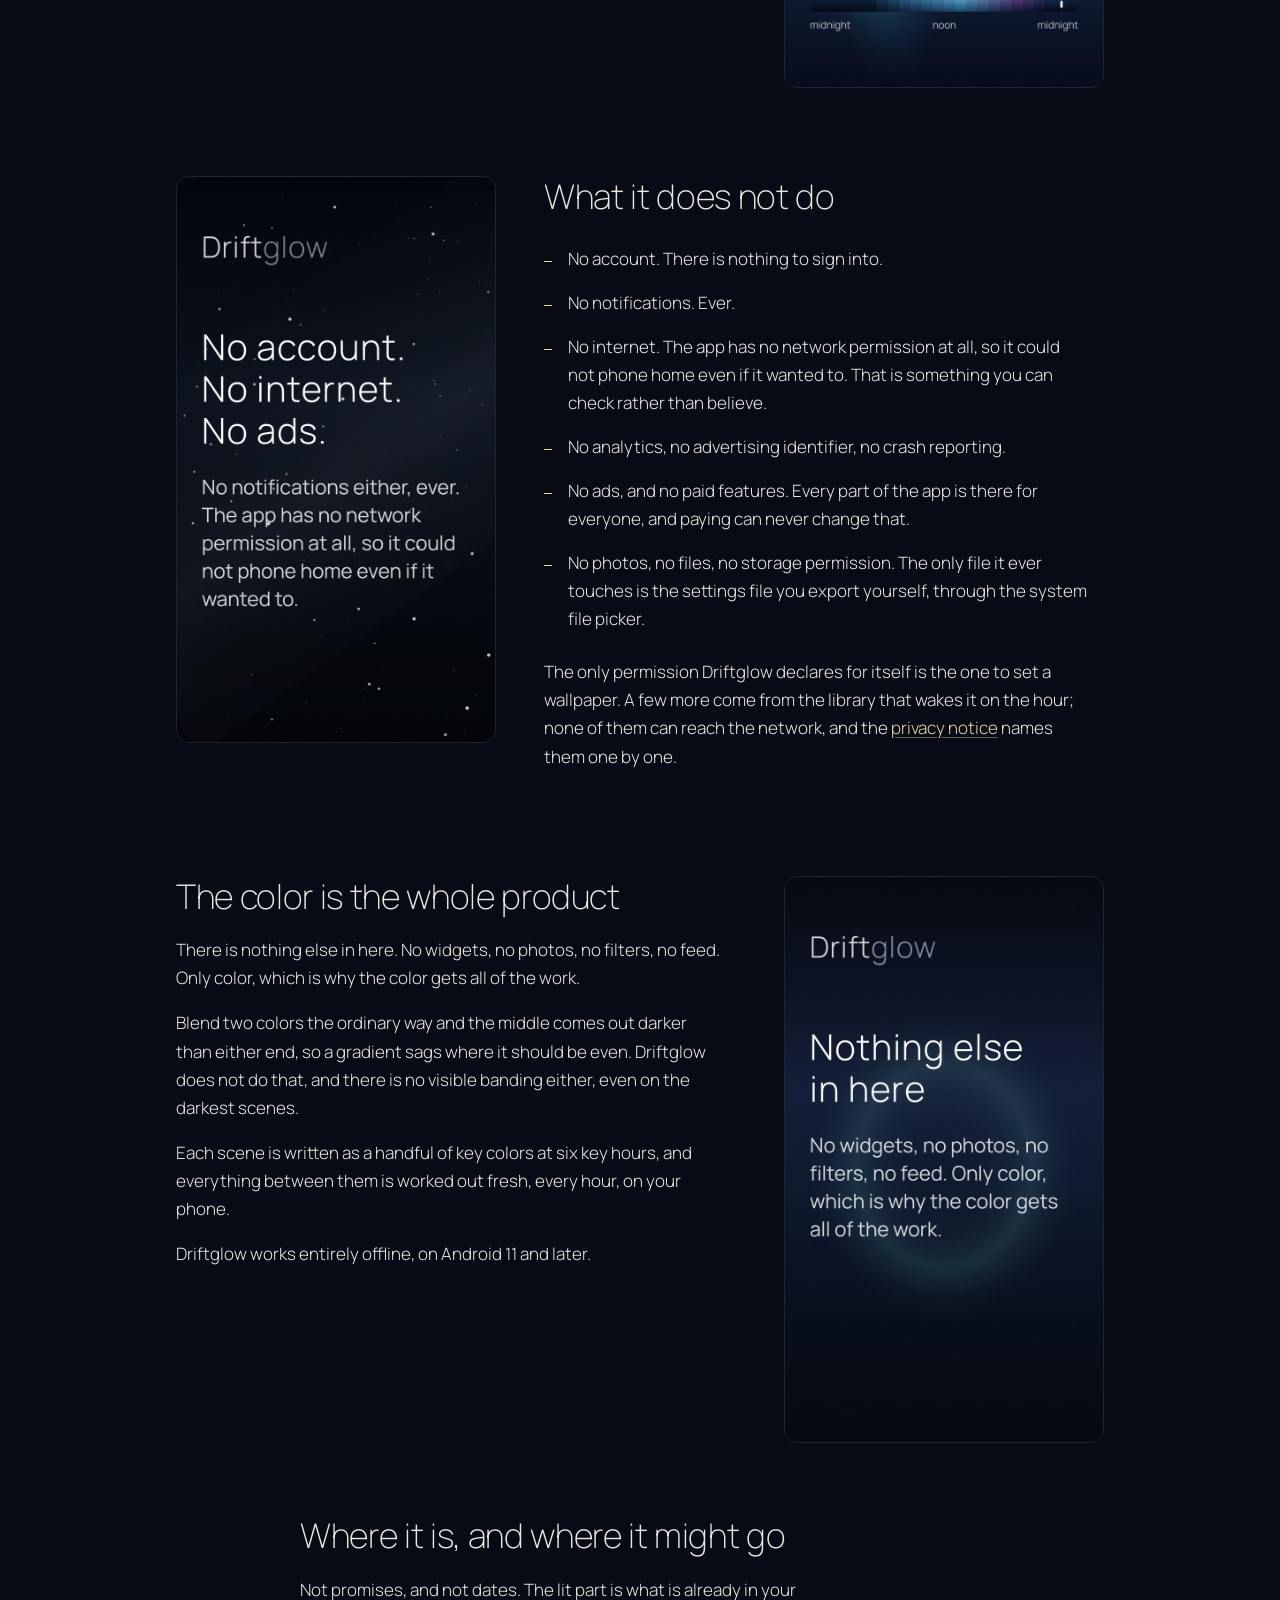
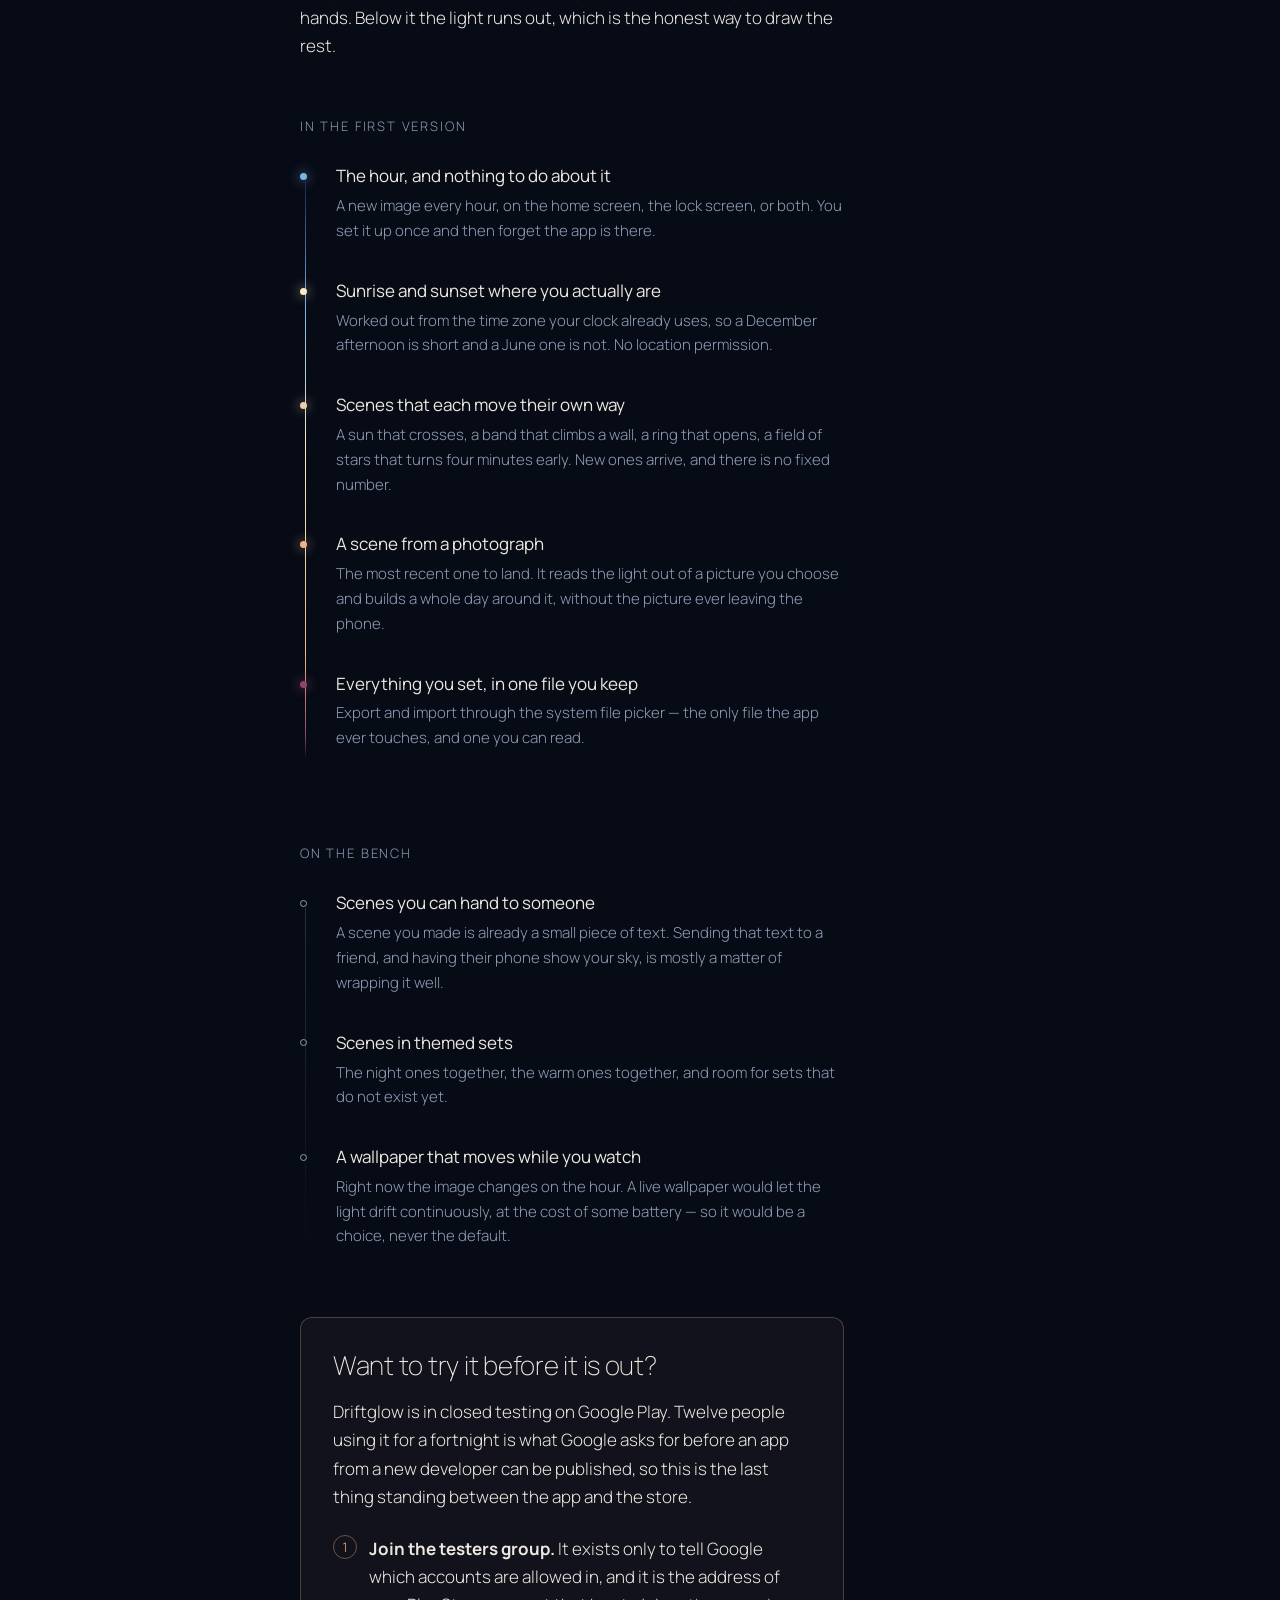
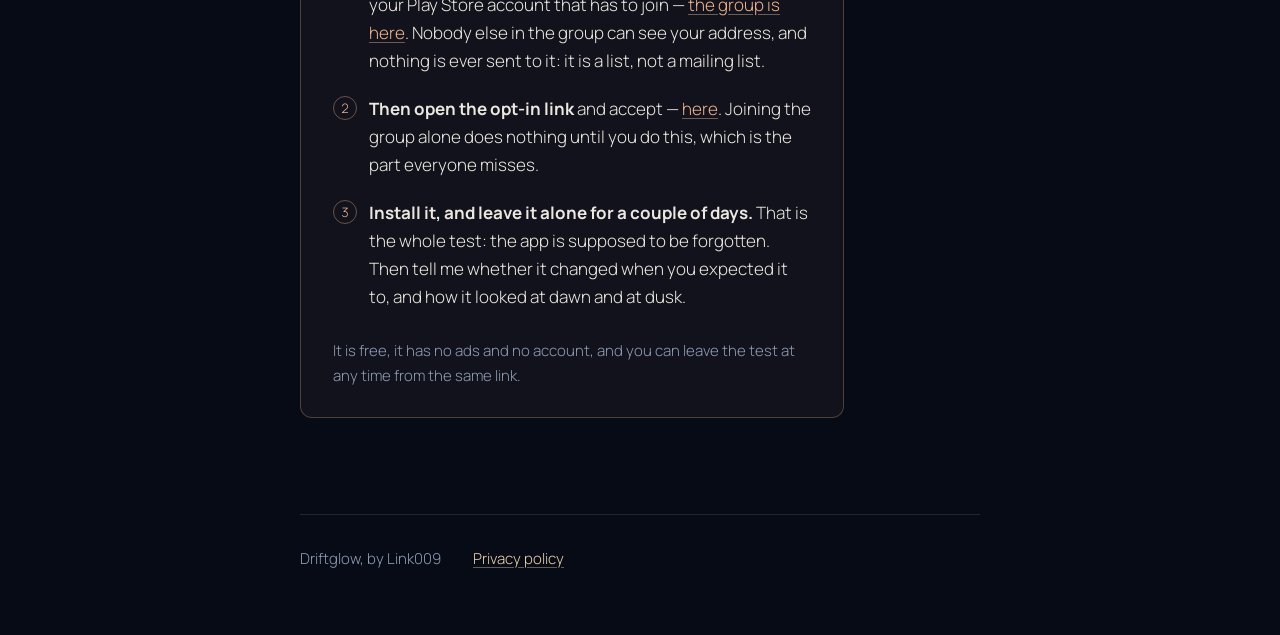
==== commit 90fd195d: "Add files via upload" ====
--- a/index.html
+++ b/index.html
@@ -101,6 +101,21 @@
             not photograph come from the scene you started with: not its
             colors, but the way its light changes, applied to yours.
         </p>
+        <!--
+            Le due cose che qualcuno vuole sapere prima di provare, e vengono
+            tutte e due da una misura invece che da un'impressione: su 326
+            fotografie, quelle con un orizzonte danno cinque colori con
+            un'apertura mediana di 0,348 contro 0,138 - vedi PhotoSurvey. E la
+            sorgente di luce si accende sul 14% delle immagini, riconosciute
+            per la forma che hanno: fondo scuro e quasi senza colore, piu' una
+            minoranza molto piu' satura.
+        -->
+        <p>
+            It works best on a picture with a top and a bottom — a landscape,
+            a sky. And when there is a light in the dark, a neon sign or a
+            fire, it finds it: the scene keeps the glow instead of averaging
+            it away.
+        </p>
         <p>
             The picture never leaves the phone. There is no upload, because
             the app has no way to send anything anywhere.
@@ -256,6 +271,58 @@
     </ul>
 </section>
 
+<!--
+    L'invito al test chiuso: TEMPORANEO.
+
+    Si toglie il giorno della pubblicazione, e con lui la classe .invite in
+    style.css. E' l'unica parte di questa pagina che ha una scadenza, per
+    questo sta in fondo e da sola: chi arriva qui ha gia' letto cos'e'
+    Driftglow, e chiedere a qualcuno di diventare tester prima che sappia cosa
+    sta provando e' chiedere troppo presto.
+-->
+<section class="invite">
+    <h2>Want to try it before it is out?</h2>
+    <p>
+        Driftglow is in closed testing on Google Play. Twelve people using it
+        for a fortnight is what Google asks for before an app from a new
+        developer can be published, so this is the last thing standing between
+        the app and the store.
+    </p>
+    <ol class="steps">
+        <li>
+            <strong>Join the testers group.</strong> It exists only to tell
+            Google which accounts are allowed in, and it is the address of your
+            Play Store account that has to join —
+            <a href="https://groups.google.com/g/driftglow-testers">the group is here</a>.
+            <!--
+                Vero solo perche' il gruppo e' configurato cosi': chi puo'
+                vedere i membri, chi puo' vedere i loro indirizzi e chi puo'
+                scrivere sono tutti chiusi ai soli proprietari. Se un giorno
+                si riapre la scrittura, questa riga diventa falsa - un tester
+                che scrive al gruppo manda il proprio indirizzo a tutti gli
+                altri, e le altre due impostazioni non servono piu' a niente.
+            -->
+            Nobody else in the group can see your address, and nothing is ever
+            sent to it: it is a list, not a mailing list.
+        </li>
+        <li>
+            <strong>Then open the opt-in link</strong> and accept —
+            <a href="https://play.google.com/apps/testing/io.github.link009.driftglow">here</a>. Joining the group alone does
+            nothing until you do this, which is the part everyone misses.
+        </li>
+        <li>
+            <strong>Install it, and leave it alone for a couple of days.</strong>
+            That is the whole test: the app is supposed to be forgotten. Then
+            tell me whether it changed when you expected it to, and how it
+            looked at dawn and at dusk.
+        </li>
+    </ol>
+    <p class="fine">
+        It is free, it has no ads and no account, and you can leave the test at
+        any time from the same link.
+    </p>
+</section>
+
 <footer>
     <span>Driftglow, by Link009</span>
     <a href="privacy.html">Privacy policy</a>
--- a/style.css
+++ b/style.css
@@ -415,6 +415,79 @@
     font-size: 0.9375rem;
 }
 
+/* ---------------------------------------------------------------- invite */
+
+/*
+    L'invito al test chiuso. TEMPORANEO: si toglie insieme alla sezione.
+
+    E' l'unico riquadro di tutta la pagina, e lo e' per una ragione e non per
+    decorazione: tutto il resto qui descrive, questo chiede. Un bordo dice
+    "questa e' un'altra cosa" senza bisogno di scriverlo.
+
+    Il colore d'accento e' l'ambra, la stessa del quarto punto della linea del
+    tempo - il pomeriggio. Non un rosso o un verde da avviso: la pagina non ha
+    nessun altro colore che urla, e uno solo per un invito temporaneo sarebbe
+    la cosa piu' vistosa del sito per la meno duratura.
+*/
+.invite {
+    max-width: var(--measure);
+    margin-top: 2rem;
+    padding: 2rem 2rem 1.75rem;
+    border: 1px solid rgba(240, 179, 137, 0.28);
+    border-radius: 0.75rem;
+    background: rgba(240, 179, 137, 0.045);
+}
+
+.invite h2 {
+    font-size: clamp(1.25rem, 3vw, 1.625rem);
+    margin-bottom: 1rem;
+}
+
+.invite a {
+    color: var(--amber);
+}
+
+/*
+    Qui la numerazione dice qualcosa: e' una sequenza vera, e il secondo passo
+    e' quello che tutti saltano - iscriversi al gruppo non fa niente finche'
+    non si apre anche il collegamento di adesione. Numerarli e' l'unico modo di
+    dire "in quest'ordine, e nessuno e' facoltativo".
+*/
+.steps {
+    counter-reset: step;
+    list-style: none;
+    margin: 1.5rem 0 0;
+    padding: 0;
+}
+
+.steps li {
+    counter-increment: step;
+    position: relative;
+    padding: 0 0 1.25rem 2.25rem;
+}
+
+.steps li::before {
+    content: counter(step);
+    position: absolute;
+    left: 0;
+    top: 0.05rem;
+    width: 1.5rem;
+    height: 1.5rem;
+    border-radius: 50%;
+    border: 1px solid rgba(240, 179, 137, 0.4);
+    color: var(--amber);
+    font-size: 0.8125rem;
+    line-height: 1.45rem;
+    text-align: center;
+    font-variant-numeric: tabular-nums;
+}
+
+.invite .fine {
+    margin: 0.5rem 0 0;
+    color: var(--muted);
+    font-size: 0.9375rem;
+}
+
 /* ---------------------------------------------------------------- footer */
 
 footer {
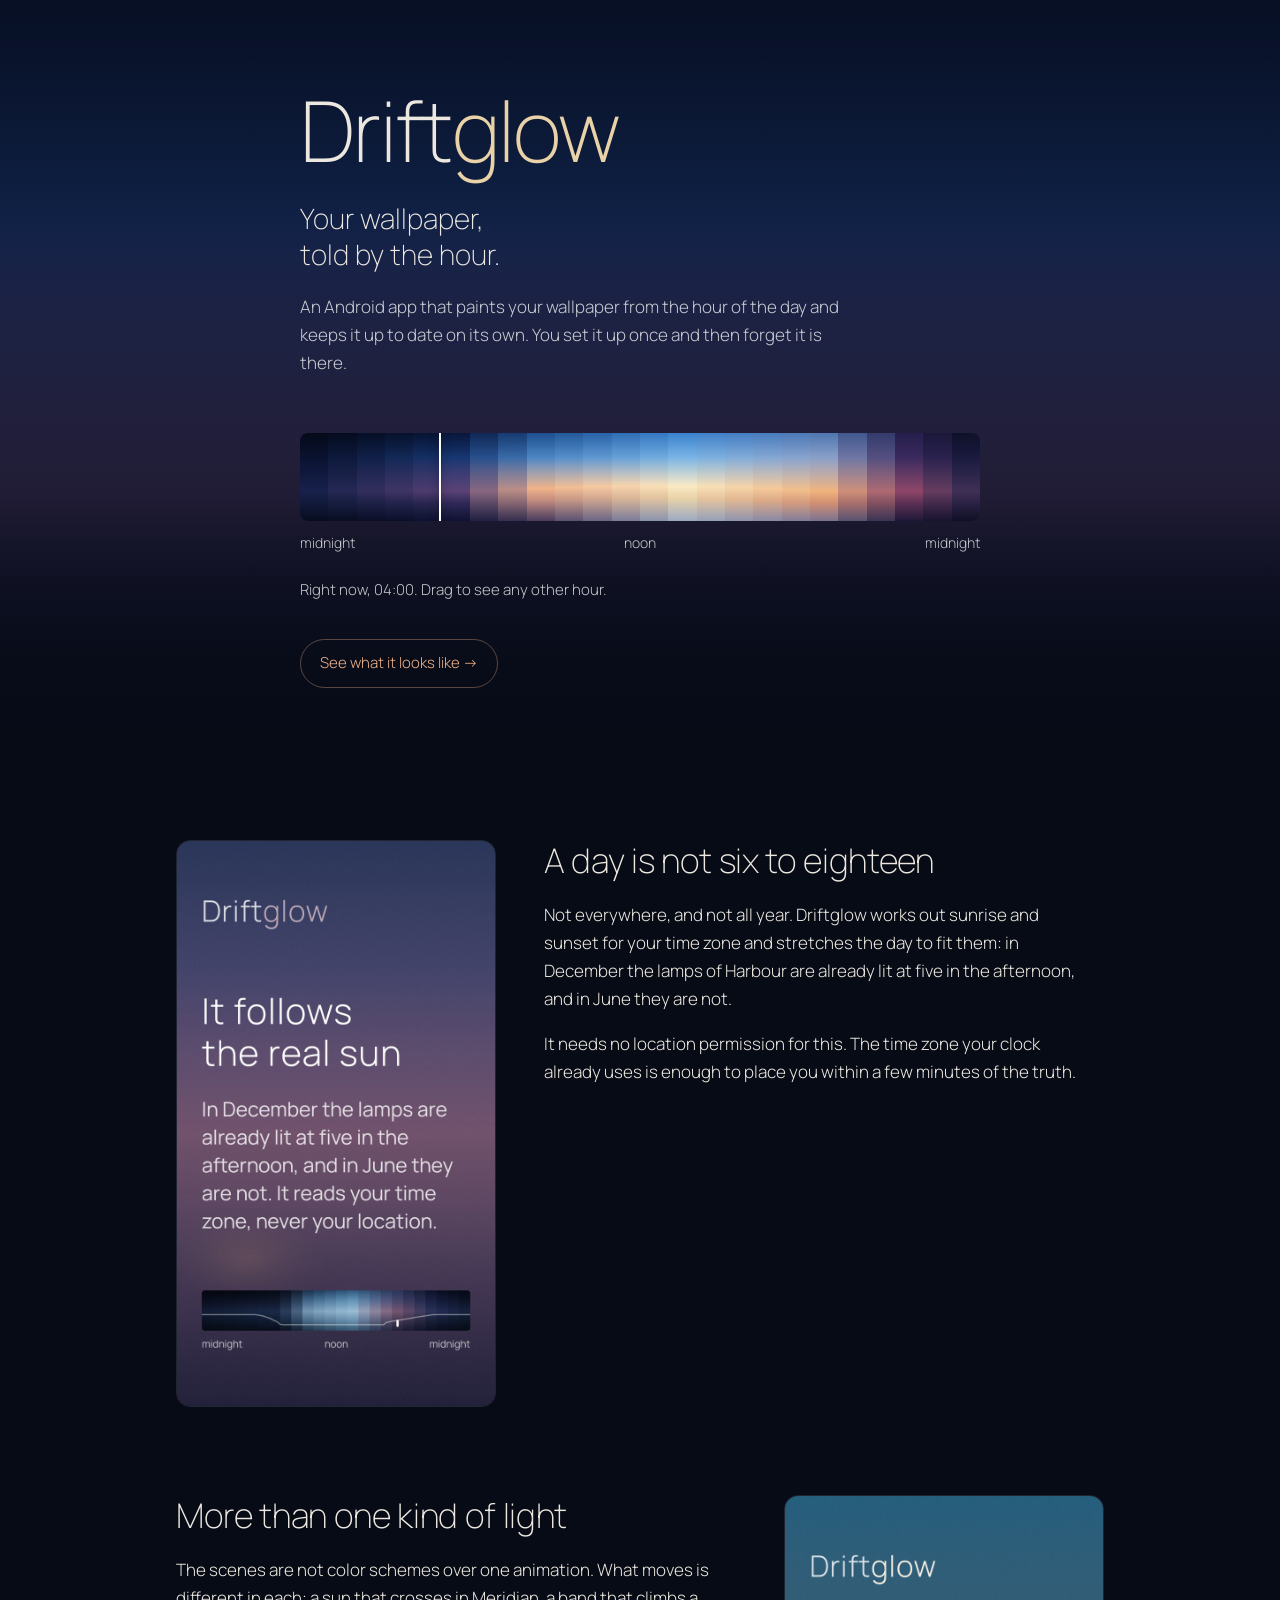
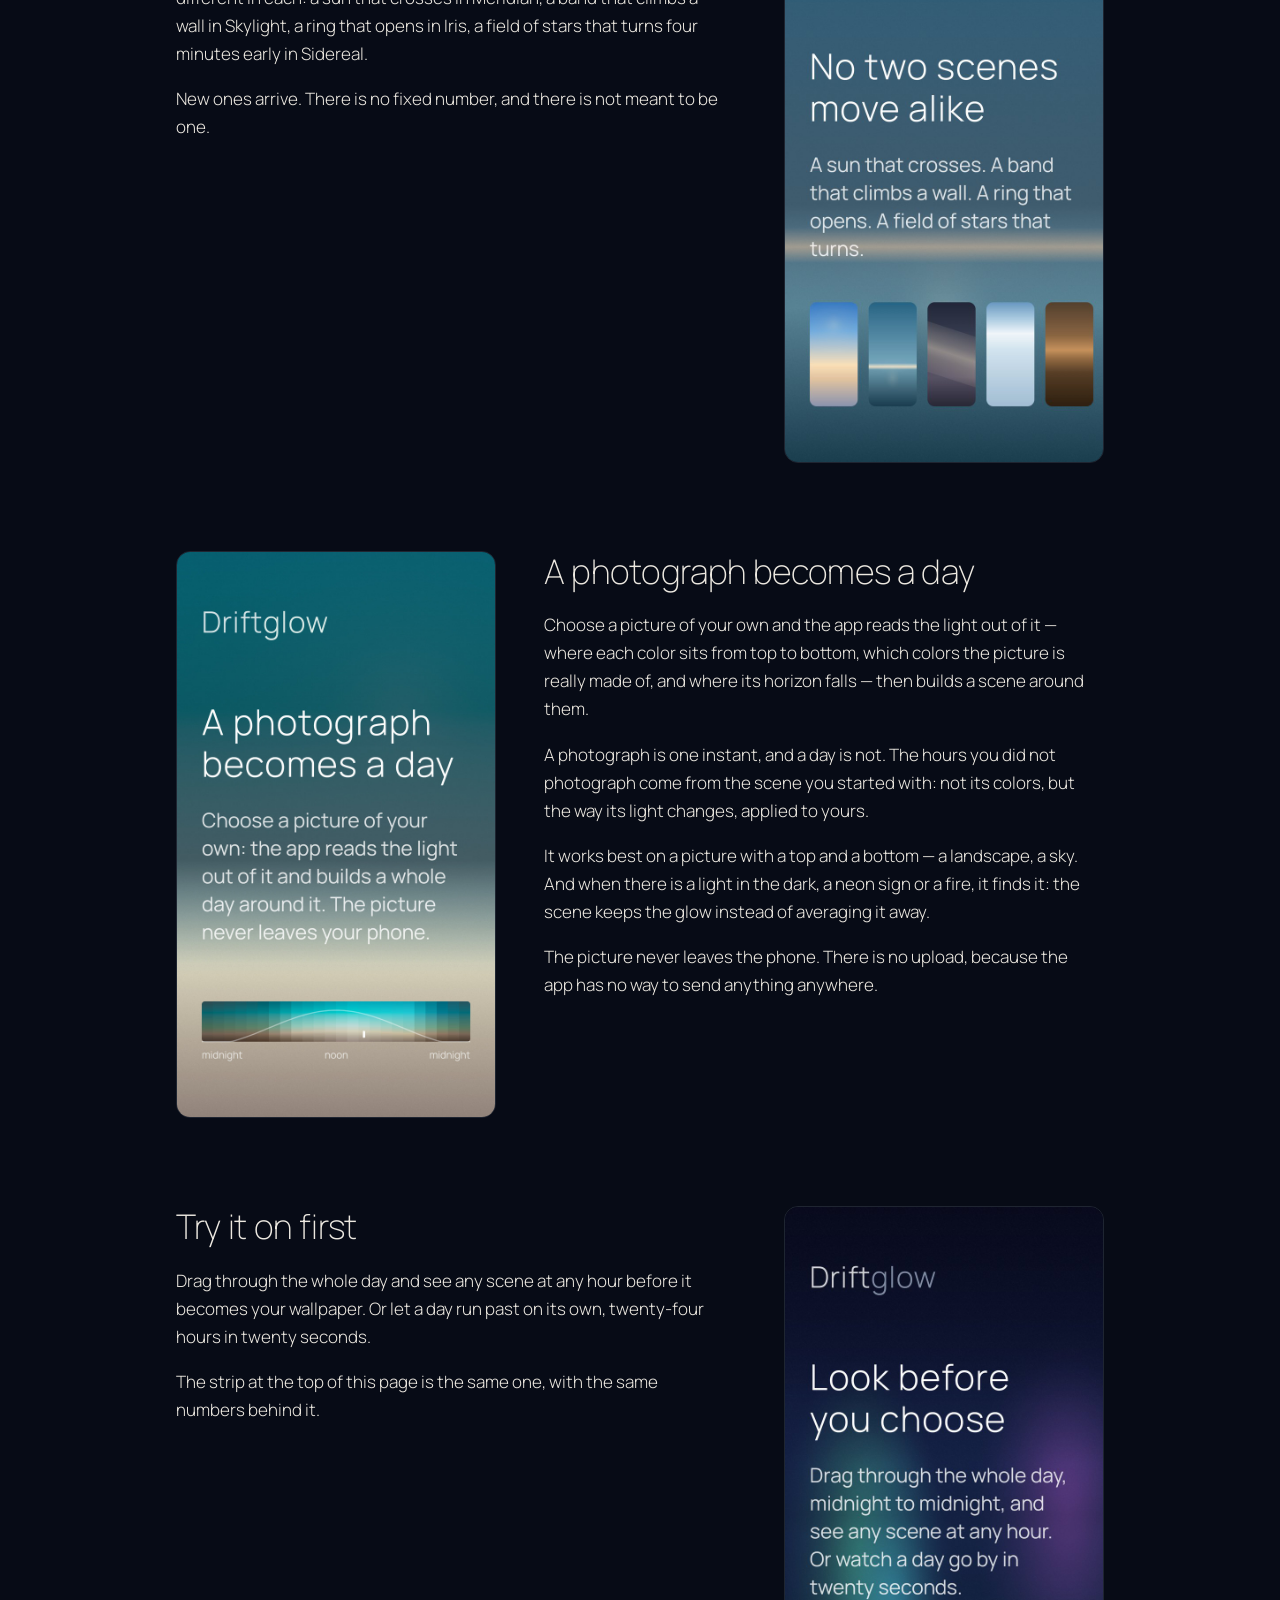
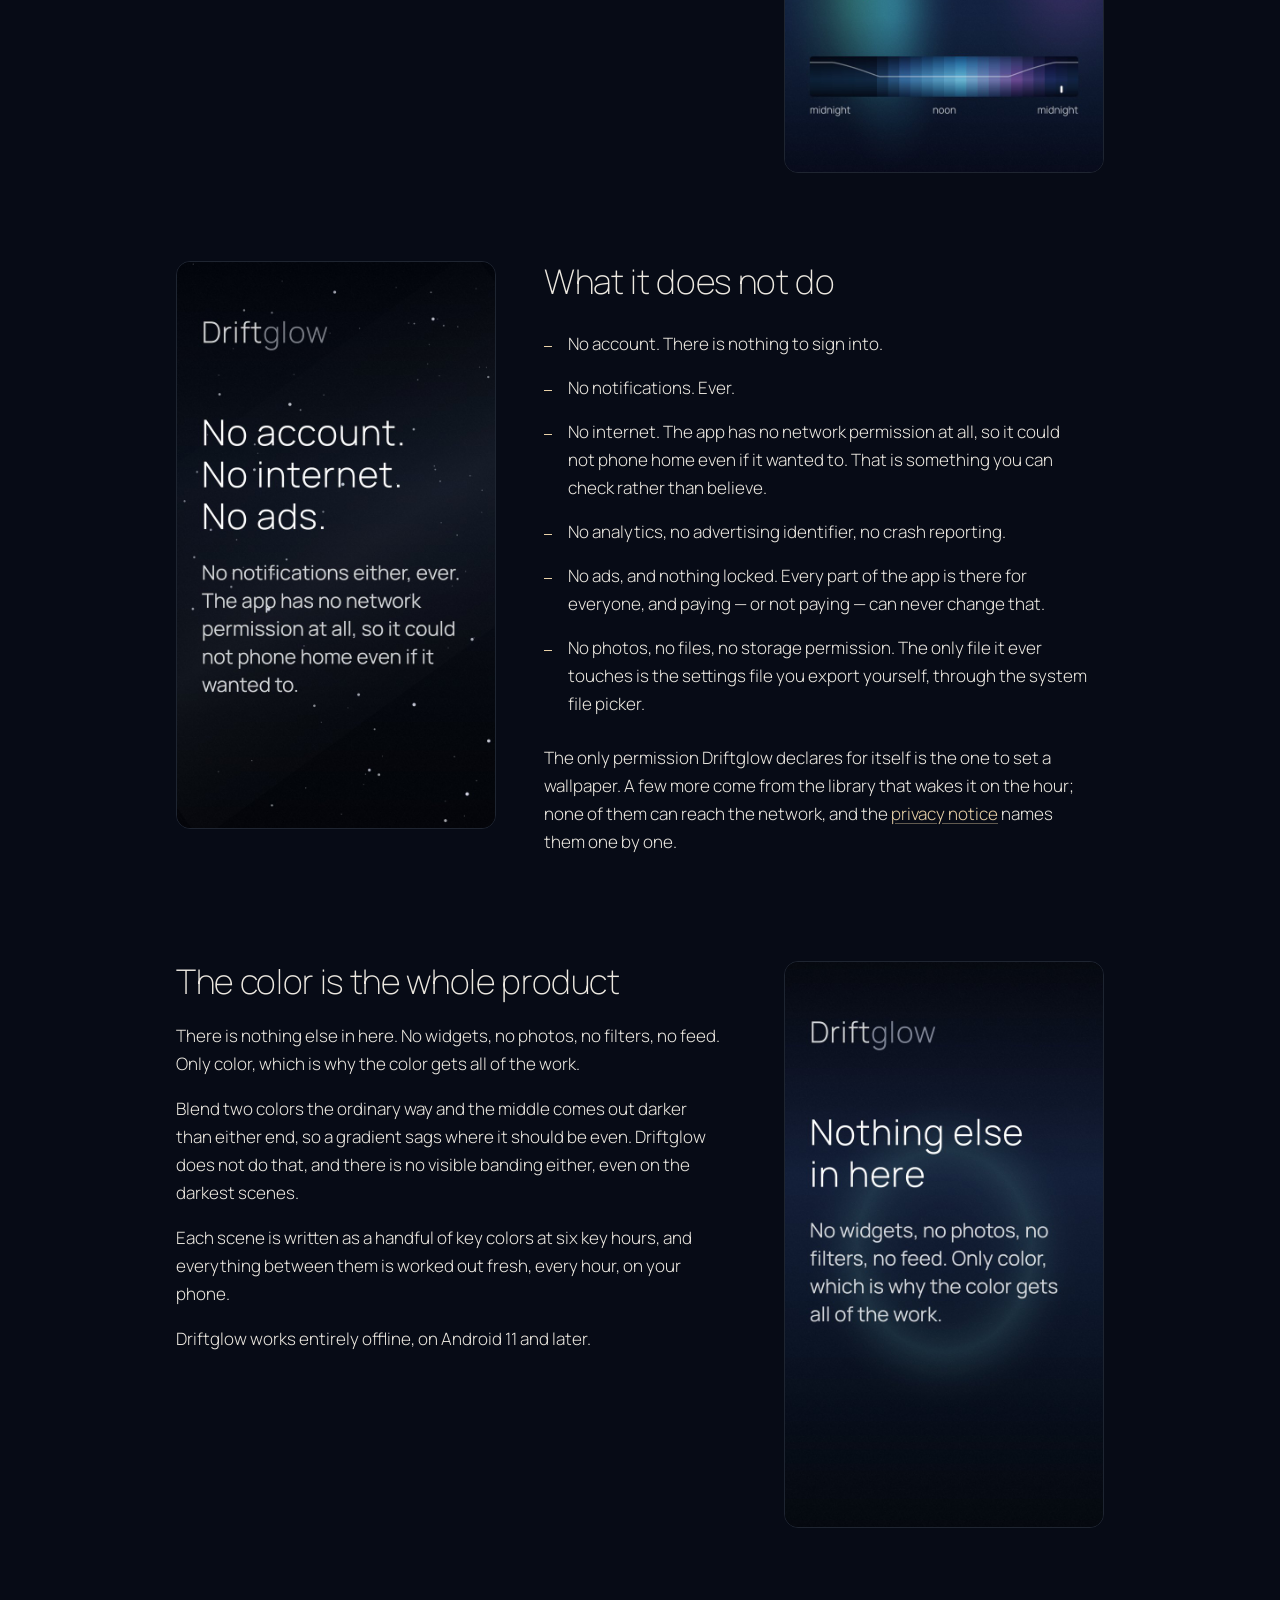
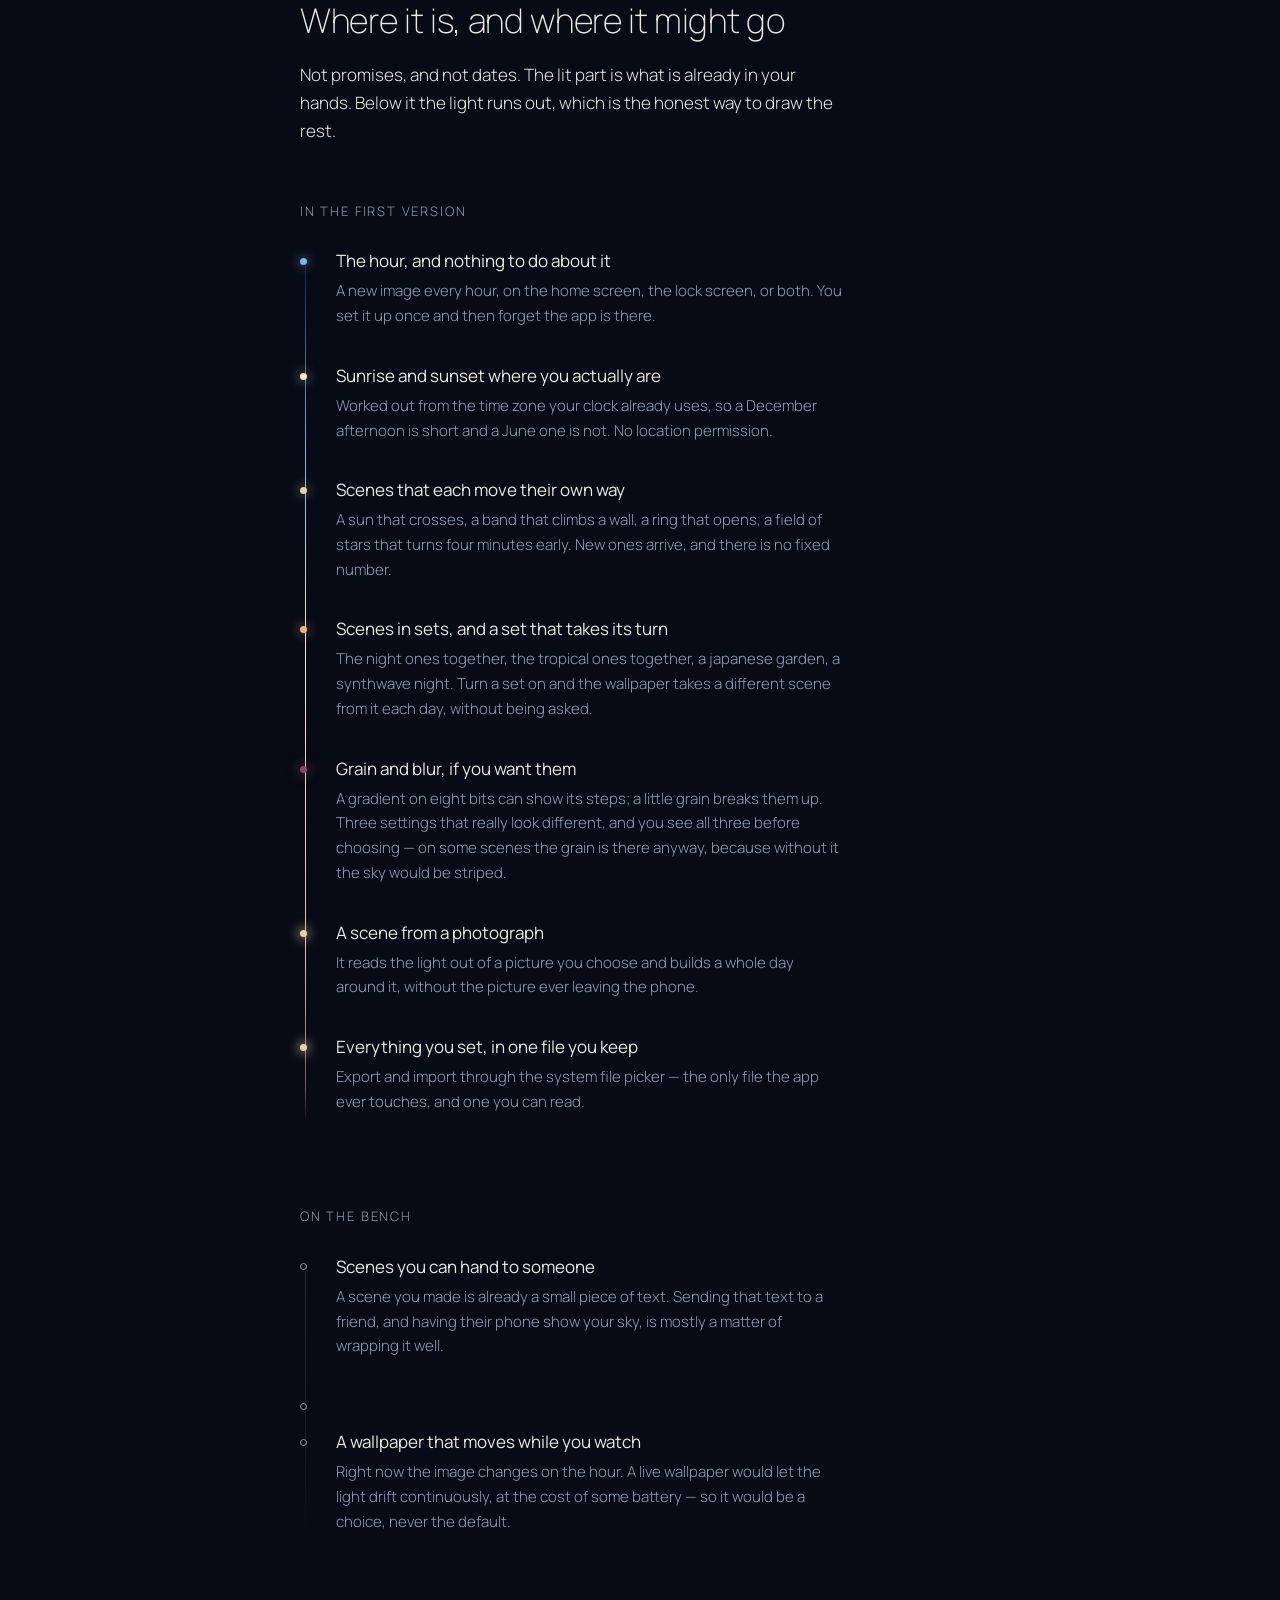
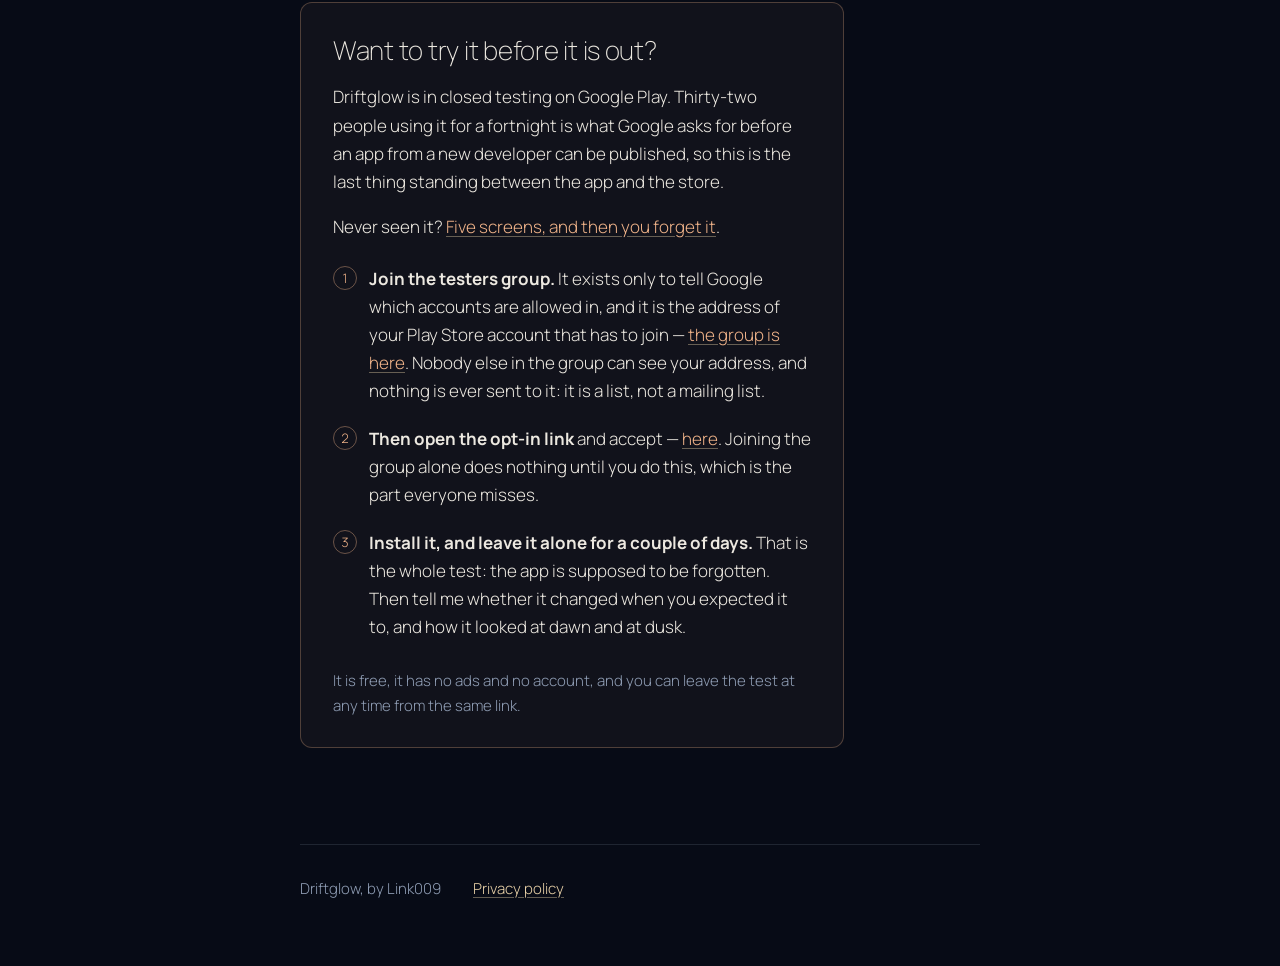
==== commit 46e2f11a: "Add files via upload" ====
--- a/index.html
+++ b/index.html
@@ -1,335 +1,368 @@
-<!doctype html>
-<html lang="en">
-<head>
-<meta charset="utf-8">
-<meta name="viewport" content="width=device-width, initial-scale=1">
-<title>Driftglow — a wallpaper that follows the real sun</title>
-<meta name="description" content="An Android wallpaper built from the hour of the day. Real sunrise and sunset, no account and no internet.">
-<meta name="color-scheme" content="dark">
-<link rel="icon" href="img/icon.png">
-<link rel="preconnect" href="https://fonts.googleapis.com">
-<link rel="preconnect" href="https://fonts.gstatic.com" crossorigin>
-<link rel="stylesheet" href="https://fonts.googleapis.com/css2?family=Manrope:wght@200;300;500&display=swap">
-<link rel="stylesheet" href="style.css">
-</head>
-<body>
-
-<div class="hero">
-    <!-- The sky at the current hour. Painted by day.js; the CSS holds a
-         still fallback for when scripts do not run. -->
-    <div class="sky" id="sky" aria-hidden="true"></div>
-
-    <div class="page">
-        <header class="masthead">
-            <h1 class="wordmark">Drift<span class="glow">glow</span></h1>
-            <p class="tagline">Your wallpaper,<br>told by the hour.</p>
-            <p class="standfirst">
-                An Android app that paints your wallpaper from the hour of the
-                day and keeps it up to date on its own. You set it up once and
-                then forget it is there.
-            </p>
-        </header>
-
-        <div class="day">
-            <!-- The day strip, the same one the app draws. Its colors come
-                 from day.json, generated by the app's own engine. -->
-            <div class="ribbon" id="ribbon"
-                 role="slider"
-                 tabindex="0"
-                 aria-label="The whole day, midnight to midnight"
-                 aria-valuemin="0" aria-valuemax="23" aria-valuenow="12"
-                 aria-valuetext="noon"></div>
-            <div class="day-labels">
-                <span>midnight</span>
-                <span>noon</span>
-                <span>midnight</span>
-            </div>
-            <p class="day-hint" id="hint">The day, hour by hour.</p>
-        </div>
-    </div>
-</div>
-
-<div class="page">
-
-<section class="feature">
-    <img class="card" src="img/real-sun.jpg" width="720" height="1280" alt="The Harbour scene at five in the afternoon in December: the lamps are lit, and the day strip below shows a short winter day.">
-    <div>
-        <h2>A day is not six to eighteen</h2>
-        <p>
-            Not everywhere, and not all year. Driftglow works out sunrise and
-            sunset for your time zone and stretches the day to fit them: in
-            December the lamps of Harbour are already lit at five in the
-            afternoon, and in June they are not.
-        </p>
-        <p>
-            It needs no location permission for this. The time zone your clock
-            already uses is enough to place you within a few minutes of the
-            truth.
-        </p>
-    </div>
-</section>
-
-<section class="feature flip">
-    <img class="card" src="img/scenes.jpg" width="720" height="1280" alt="Several scenes in a row at noon, each a different light: a sun over a warm horizon, a sharp sea line, a shaft through a window, snow, embers.">
-    <div>
-        <h2>More than one kind of light</h2>
-        <p>
-            The scenes are not color schemes over one animation. What moves is
-            different in each: a sun that crosses in Meridian, a band that
-            climbs a wall in Skylight, a ring that opens in Iris, a field of
-            stars that turns four minutes early in Sidereal.
-        </p>
-        <p>
-            New ones arrive. There is no fixed number, and there is not meant to
-            be one.
-        </p>
-    </div>
-</section>
-
-<section class="feature">
-    <img class="card" src="img/from-a-photo.jpg" width="720" height="1280" alt="A scene built from a photograph of dunes: turquoise above, sand below, and a strip showing the whole day it became.">
-    <div>
-        <h2>A photograph becomes a day</h2>
-        <p>
-            Choose a picture of your own and the app reads the light out of it
-            — where each color sits from top to bottom, which colors the
-            picture is really made of, and where its horizon falls — then
-            builds a scene around them.
-        </p>
-        <p>
-            A photograph is one instant, and a day is not. The hours you did
-            not photograph come from the scene you started with: not its
-            colors, but the way its light changes, applied to yours.
-        </p>
-        <!--
-            Le due cose che qualcuno vuole sapere prima di provare, e vengono
-            tutte e due da una misura invece che da un'impressione: su 326
-            fotografie, quelle con un orizzonte danno cinque colori con
-            un'apertura mediana di 0,348 contro 0,138 - vedi PhotoSurvey. E la
-            sorgente di luce si accende sul 14% delle immagini, riconosciute
-            per la forma che hanno: fondo scuro e quasi senza colore, piu' una
-            minoranza molto piu' satura.
-        -->
-        <p>
-            It works best on a picture with a top and a bottom — a landscape,
-            a sky. And when there is a light in the dark, a neon sign or a
-            fire, it finds it: the scene keeps the glow instead of averaging
-            it away.
-        </p>
-        <p>
-            The picture never leaves the phone. There is no upload, because
-            the app has no way to send anything anywhere.
-        </p>
-    </div>
-</section>
-
-<section class="feature flip">
-    <img class="card" src="img/any-hour.jpg" width="720" height="1280" alt="The Borealis scene at ten in the evening, with a strip below it showing the whole day from midnight to midnight.">
-    <div>
-        <h2>Try it on first</h2>
-        <p>
-            Drag through the whole day and see any scene at any hour before it
-            becomes your wallpaper. Or let a day run past on its own,
-            twenty-four hours in twenty seconds.
-        </p>
-        <p>
-            The strip at the top of this page is the same one, with the same
-            numbers behind it.
-        </p>
-    </div>
-</section>
-
-<section class="feature">
-    <img class="card" src="img/nothing-else.jpg" width="720" height="1280" alt="The Sidereal scene at two in the morning, a field of stars, under the words: no account, no internet, no ads.">
-    <div>
-    <h2>What it does not do</h2>
-    <ul class="plain">
-        <li>No account. There is nothing to sign into.</li>
-        <li>No notifications. Ever.</li>
-        <li>
-            No internet. The app has no network permission at all, so it could
-            not phone home even if it wanted to. That is something you can
-            check rather than believe.
-        </li>
-        <li>No analytics, no advertising identifier, no crash reporting.</li>
-        <li>
-            No ads, and no paid features. Every part of the app is there for
-            everyone, and paying can never change that.
-        </li>
-        <li>
-            No photos, no files, no storage permission. The only file it ever
-            touches is the settings file you export yourself, through the
-            system file picker.
-        </li>
-    </ul>
-    <p>
-        The only permission Driftglow declares for itself is the one to set a
-        wallpaper. A few more come from the library that wakes it on the hour;
-        none of them can reach the network, and the
-        <a href="privacy.html">privacy notice</a> names them one by one.
-    </p>
-    </div>
-</section>
-
-<section class="feature flip">
-    <img class="card" src="img/only-color.jpg" width="720" height="1280" alt="The Iris scene at nine in the evening: a faint ring of light on deep blue, and nothing else on the screen.">
-    <div>
-    <h2>The color is the whole product</h2>
-    <p>
-        There is nothing else in here. No widgets, no photos, no filters, no
-        feed. Only color, which is why the color gets all of the work.
-    </p>
-    <p>
-        Blend two colors the ordinary way and the middle comes out darker than
-        either end, so a gradient sags where it should be even. Driftglow does
-        not do that, and there is no visible banding either, even on the
-        darkest scenes.
-    </p>
-    <p>
-        Each scene is written as a handful of key colors at six key hours, and
-        everything between them is worked out fresh, every hour, on your phone.
-    </p>
-    <p>Driftglow works entirely offline, on Android 11 and later.</p>
-    </div>
-</section>
-
-<section>
-    <h2>Where it is, and where it might go</h2>
-    <p>
-        Not promises, and not dates. The lit part is what is already in your
-        hands. Below it the light runs out, which is the honest way to draw
-        the rest.
-    </p>
-
-    <p class="eyebrow">In the first version</p>
-    <ul class="timeline">
-        <li>
-            <h3>The hour, and nothing to do about it</h3>
-            <p>
-                A new image every hour, on the home screen, the lock screen, or
-                both. You set it up once and then forget the app is there.
-            </p>
-        </li>
-        <li>
-            <h3>Sunrise and sunset where you actually are</h3>
-            <p>
-                Worked out from the time zone your clock already uses, so a
-                December afternoon is short and a June one is not. No location
-                permission.
-            </p>
-        </li>
-        <li>
-            <h3>Scenes that each move their own way</h3>
-            <p>
-                A sun that crosses, a band that climbs a wall, a ring that
-                opens, a field of stars that turns four minutes early. New ones
-                arrive, and there is no fixed number.
-            </p>
-        </li>
-        <li>
-            <h3>A scene from a photograph</h3>
-            <p>
-                The most recent one to land. It reads the light out of a
-                picture you choose and builds a whole day around it, without
-                the picture ever leaving the phone.
-            </p>
-        </li>
-        <li>
-            <h3>Everything you set, in one file you keep</h3>
-            <p>
-                Export and import through the system file picker — the only
-                file the app ever touches, and one you can read.
-            </p>
-        </li>
-    </ul>
-
-    <p class="eyebrow">On the bench</p>
-    <ul class="timeline ahead">
-        <li>
-            <h3>Scenes you can hand to someone</h3>
-            <p>
-                A scene you made is already a small piece of text. Sending that
-                text to a friend, and having their phone show your sky, is
-                mostly a matter of wrapping it well.
-            </p>
-        </li>
-        <li>
-            <h3>Scenes in themed sets</h3>
-            <p>
-                The night ones together, the warm ones together, and room for
-                sets that do not exist yet.
-            </p>
-        </li>
-        <li>
-            <h3>A wallpaper that moves while you watch</h3>
-            <p>
-                Right now the image changes on the hour. A live wallpaper would
-                let the light drift continuously, at the cost of some battery —
-                so it would be a choice, never the default.
-            </p>
-        </li>
-    </ul>
-</section>
-
-<!--
-    L'invito al test chiuso: TEMPORANEO.
-
-    Si toglie il giorno della pubblicazione, e con lui la classe .invite in
-    style.css. E' l'unica parte di questa pagina che ha una scadenza, per
-    questo sta in fondo e da sola: chi arriva qui ha gia' letto cos'e'
-    Driftglow, e chiedere a qualcuno di diventare tester prima che sappia cosa
-    sta provando e' chiedere troppo presto.
--->
-<section class="invite">
-    <h2>Want to try it before it is out?</h2>
-    <p>
-        Driftglow is in closed testing on Google Play. Twelve people using it
-        for a fortnight is what Google asks for before an app from a new
-        developer can be published, so this is the last thing standing between
-        the app and the store.
-    </p>
-    <ol class="steps">
-        <li>
-            <strong>Join the testers group.</strong> It exists only to tell
-            Google which accounts are allowed in, and it is the address of your
-            Play Store account that has to join —
-            <a href="https://groups.google.com/g/driftglow-testers">the group is here</a>.
-            <!--
-                Vero solo perche' il gruppo e' configurato cosi': chi puo'
-                vedere i membri, chi puo' vedere i loro indirizzi e chi puo'
-                scrivere sono tutti chiusi ai soli proprietari. Se un giorno
-                si riapre la scrittura, questa riga diventa falsa - un tester
-                che scrive al gruppo manda il proprio indirizzo a tutti gli
-                altri, e le altre due impostazioni non servono piu' a niente.
-            -->
-            Nobody else in the group can see your address, and nothing is ever
-            sent to it: it is a list, not a mailing list.
-        </li>
-        <li>
-            <strong>Then open the opt-in link</strong> and accept —
-            <a href="https://play.google.com/apps/testing/io.github.link009.driftglow">here</a>. Joining the group alone does
-            nothing until you do this, which is the part everyone misses.
-        </li>
-        <li>
-            <strong>Install it, and leave it alone for a couple of days.</strong>
-            That is the whole test: the app is supposed to be forgotten. Then
-            tell me whether it changed when you expected it to, and how it
-            looked at dawn and at dusk.
-        </li>
-    </ol>
-    <p class="fine">
-        It is free, it has no ads and no account, and you can leave the test at
-        any time from the same link.
-    </p>
-</section>
-
-<footer>
-    <span>Driftglow, by Link009</span>
-    <a href="privacy.html">Privacy policy</a>
-</footer>
-
-</div>
-
-<script src="day.js"></script>
-</body>
-</html>
+<!doctype html>
+<html lang="en">
+<head>
+<meta charset="utf-8">
+<meta name="viewport" content="width=device-width, initial-scale=1">
+<title>Driftglow — a wallpaper that follows the real sun</title>
+<meta name="description" content="An Android wallpaper built from the hour of the day. Real sunrise and sunset, no account and no internet.">
+<meta name="color-scheme" content="dark">
+<link rel="icon" href="img/icon.png">
+<link rel="preconnect" href="https://fonts.googleapis.com">
+<link rel="preconnect" href="https://fonts.gstatic.com" crossorigin>
+<link rel="stylesheet" href="https://fonts.googleapis.com/css2?family=Manrope:wght@200;300;500&display=swap">
+<link rel="stylesheet" href="style.css">
+</head>
+<body>
+
+<div class="hero">
+    <!-- The sky at the current hour. Painted by day.js; the CSS holds a
+         still fallback for when scripts do not run. -->
+    <div class="sky" id="sky" aria-hidden="true"></div>
+
+    <div class="page">
+        <header class="masthead">
+            <h1 class="wordmark">Drift<span class="glow">glow</span></h1>
+            <p class="tagline">Your wallpaper,<br>told by the hour.</p>
+            <p class="standfirst">
+                An Android app that paints your wallpaper from the hour of the
+                day and keeps it up to date on its own. You set it up once and
+                then forget it is there.
+            </p>
+        </header>
+
+        <div class="day">
+            <!-- The day strip, the same one the app draws. Its colors come
+                 from day.json, generated by the app's own engine. -->
+            <div class="ribbon" id="ribbon"
+                 role="slider"
+                 tabindex="0"
+                 aria-label="The whole day, midnight to midnight"
+                 aria-valuemin="0" aria-valuemax="23" aria-valuenow="12"
+                 aria-valuetext="noon"></div>
+            <div class="day-labels">
+                <span>midnight</span>
+                <span>noon</span>
+                <span>midnight</span>
+            </div>
+            <p class="day-hint" id="hint">The day, hour by hour.</p>
+
+            <!--
+                L'unica porta verso le schermate vere, e per questo sta qui.
+
+                Era in coda alla presentazione, dentro un paragrafo: un link
+                dentro una frase si legge come una nota, e al primo scroll non
+                c'e' piu'. Qui viene dopo la fascia del giorno - l'unica cosa
+                con cui si gioca - cioe' nel momento in cui si e' curiosi.
+            -->
+            <p class="guarda">
+                <a href="how.html">See what it looks like <span aria-hidden="true">&rarr;</span></a>
+            </p>
+        </div>
+    </div>
+</div>
+
+<div class="page">
+
+<section class="feature">
+    <img class="card" src="img/real-sun.jpg" width="720" height="1280" alt="The Harbour scene at five in the afternoon in December: the lamps are lit, and the day strip below shows a short winter day.">
+    <div>
+        <h2>A day is not six to eighteen</h2>
+        <p>
+            Not everywhere, and not all year. Driftglow works out sunrise and
+            sunset for your time zone and stretches the day to fit them: in
+            December the lamps of Harbour are already lit at five in the
+            afternoon, and in June they are not.
+        </p>
+        <p>
+            It needs no location permission for this. The time zone your clock
+            already uses is enough to place you within a few minutes of the
+            truth.
+        </p>
+    </div>
+</section>
+
+<section class="feature flip">
+    <img class="card" src="img/scenes.jpg" width="720" height="1280" alt="Several scenes in a row at noon, each a different light: a sun over a warm horizon, a sharp sea line, a shaft through a window, snow, embers.">
+    <div>
+        <h2>More than one kind of light</h2>
+        <p>
+            The scenes are not color schemes over one animation. What moves is
+            different in each: a sun that crosses in Meridian, a band that
+            climbs a wall in Skylight, a ring that opens in Iris, a field of
+            stars that turns four minutes early in Sidereal.
+        </p>
+        <p>
+            New ones arrive. There is no fixed number, and there is not meant to
+            be one.
+        </p>
+    </div>
+</section>
+
+<section class="feature">
+    <img class="card" src="img/from-a-photo.jpg" width="720" height="1280" alt="A scene built from a photograph of dunes: turquoise above, sand below, and a strip showing the whole day it became.">
+    <div>
+        <h2>A photograph becomes a day</h2>
+        <p>
+            Choose a picture of your own and the app reads the light out of it
+            — where each color sits from top to bottom, which colors the
+            picture is really made of, and where its horizon falls — then
+            builds a scene around them.
+        </p>
+        <p>
+            A photograph is one instant, and a day is not. The hours you did
+            not photograph come from the scene you started with: not its
+            colors, but the way its light changes, applied to yours.
+        </p>
+        <!--
+            Le due cose che qualcuno vuole sapere prima di provare, e vengono
+            tutte e due da una misura invece che da un'impressione: su 326
+            fotografie, quelle con un orizzonte danno cinque colori con
+            un'apertura mediana di 0,348 contro 0,138 - vedi PhotoSurvey. E la
+            sorgente di luce si accende sul 14% delle immagini, riconosciute
+            per la forma che hanno: fondo scuro e quasi senza colore, piu' una
+            minoranza molto piu' satura.
+        -->
+        <p>
+            It works best on a picture with a top and a bottom — a landscape,
+            a sky. And when there is a light in the dark, a neon sign or a
+            fire, it finds it: the scene keeps the glow instead of averaging
+            it away.
+        </p>
+        <p>
+            The picture never leaves the phone. There is no upload, because
+            the app has no way to send anything anywhere.
+        </p>
+    </div>
+</section>
+
+<section class="feature flip">
+    <img class="card" src="img/any-hour.jpg" width="720" height="1280" alt="The Borealis scene at ten in the evening, with a strip below it showing the whole day from midnight to midnight.">
+    <div>
+        <h2>Try it on first</h2>
+        <p>
+            Drag through the whole day and see any scene at any hour before it
+            becomes your wallpaper. Or let a day run past on its own,
+            twenty-four hours in twenty seconds.
+        </p>
+        <p>
+            The strip at the top of this page is the same one, with the same
+            numbers behind it.
+        </p>
+    </div>
+</section>
+
+<section class="feature">
+    <img class="card" src="img/nothing-else.jpg" width="720" height="1280" alt="The Sidereal scene at two in the morning, a field of stars, under the words: no account, no internet, no ads.">
+    <div>
+    <h2>What it does not do</h2>
+    <ul class="plain">
+        <li>No account. There is nothing to sign into.</li>
+        <li>No notifications. Ever.</li>
+        <li>
+            No internet. The app has no network permission at all, so it could
+            not phone home even if it wanted to. That is something you can
+            check rather than believe.
+        </li>
+        <li>No analytics, no advertising identifier, no crash reporting.</li>
+        <li>
+            No ads, and nothing locked. Every part of the app is there for
+            everyone, and paying &mdash; or not paying &mdash; can never
+            change that.
+        </li>
+        <li>
+            No photos, no files, no storage permission. The only file it ever
+            touches is the settings file you export yourself, through the
+            system file picker.
+        </li>
+    </ul>
+    <p>
+        The only permission Driftglow declares for itself is the one to set a
+        wallpaper. A few more come from the library that wakes it on the hour;
+        none of them can reach the network, and the
+        <a href="privacy.html">privacy notice</a> names them one by one.
+    </p>
+    </div>
+</section>
+
+<section class="feature flip">
+    <img class="card" src="img/only-color.jpg" width="720" height="1280" alt="The Iris scene at nine in the evening: a faint ring of light on deep blue, and nothing else on the screen.">
+    <div>
+    <h2>The color is the whole product</h2>
+    <p>
+        There is nothing else in here. No widgets, no photos, no filters, no
+        feed. Only color, which is why the color gets all of the work.
+    </p>
+    <p>
+        Blend two colors the ordinary way and the middle comes out darker than
+        either end, so a gradient sags where it should be even. Driftglow does
+        not do that, and there is no visible banding either, even on the
+        darkest scenes.
+    </p>
+    <p>
+        Each scene is written as a handful of key colors at six key hours, and
+        everything between them is worked out fresh, every hour, on your phone.
+    </p>
+    <p>Driftglow works entirely offline, on Android 11 and later.</p>
+    </div>
+</section>
+
+<section>
+    <h2>Where it is, and where it might go</h2>
+    <p>
+        Not promises, and not dates. The lit part is what is already in your
+        hands. Below it the light runs out, which is the honest way to draw
+        the rest.
+    </p>
+
+    <p class="eyebrow">In the first version</p>
+    <ul class="timeline">
+        <li>
+            <h3>The hour, and nothing to do about it</h3>
+            <p>
+                A new image every hour, on the home screen, the lock screen, or
+                both. You set it up once and then forget the app is there.
+            </p>
+        </li>
+        <li>
+            <h3>Sunrise and sunset where you actually are</h3>
+            <p>
+                Worked out from the time zone your clock already uses, so a
+                December afternoon is short and a June one is not. No location
+                permission.
+            </p>
+        </li>
+        <li>
+            <h3>Scenes that each move their own way</h3>
+            <p>
+                A sun that crosses, a band that climbs a wall, a ring that
+                opens, a field of stars that turns four minutes early. New ones
+                arrive, and there is no fixed number.
+            </p>
+        </li>
+        <li>
+            <h3>Scenes in sets, and a set that takes its turn</h3>
+            <p>
+                The night ones together, the tropical ones together, a
+                japanese garden, a synthwave night. Turn a set on and the
+                wallpaper takes a different scene from it each day, without
+                being asked.
+            </p>
+        </li>
+        <li>
+            <h3>Grain and blur, if you want them</h3>
+            <p>
+                A gradient on eight bits can show its steps; a little grain
+                breaks them up. Three settings that really look different, and
+                you see all three before choosing &mdash; on some scenes the
+                grain is there anyway, because without it the sky would be
+                striped.
+            </p>
+        </li>
+        <li>
+            <h3>A scene from a photograph</h3>
+            <p>
+                It reads the light out of a picture you choose and builds a
+                whole day around it, without the picture ever leaving the
+                phone.
+            </p>
+        </li>
+        <li>
+            <h3>Everything you set, in one file you keep</h3>
+            <p>
+                Export and import through the system file picker — the only
+                file the app ever touches, and one you can read.
+            </p>
+        </li>
+    </ul>
+
+    <p class="eyebrow">On the bench</p>
+    <ul class="timeline ahead">
+        <li>
+            <h3>Scenes you can hand to someone</h3>
+            <p>
+                A scene you made is already a small piece of text. Sending that
+                text to a friend, and having their phone show your sky, is
+                mostly a matter of wrapping it well.
+            </p>
+        </li>
+        <li>
+
+        </li>
+        <li>
+            <h3>A wallpaper that moves while you watch</h3>
+            <p>
+                Right now the image changes on the hour. A live wallpaper would
+                let the light drift continuously, at the cost of some battery —
+                so it would be a choice, never the default.
+            </p>
+        </li>
+    </ul>
+</section>
+
+<!--
+    L'invito al test chiuso: TEMPORANEO.
+
+    Si toglie il giorno della pubblicazione, e con lui la classe .invite in
+    style.css. E' l'unica parte di questa pagina che ha una scadenza, per
+    questo sta in fondo e da sola: chi arriva qui ha gia' letto cos'e'
+    Driftglow, e chiedere a qualcuno di diventare tester prima che sappia cosa
+    sta provando e' chiedere troppo presto.
+-->
+<section class="invite">
+    <h2>Want to try it before it is out?</h2>
+    <p>
+        Driftglow is in closed testing on Google Play. Thirty-two people using it
+        for a fortnight is what Google asks for before an app from a new
+        developer can be published, so this is the last thing standing between
+        the app and the store.
+    </p>
+    <!-- Qui si decide se installarla, e chiederlo senza aver mai mostrato
+         l'app e' chiedere troppo: le schermate stanno a un tocco. -->
+    <p>
+        Never seen it? <a href="how.html">Five screens, and then you forget it</a>.
+    </p>
+    <ol class="steps">
+        <li>
+            <strong>Join the testers group.</strong> It exists only to tell
+            Google which accounts are allowed in, and it is the address of your
+            Play Store account that has to join —
+            <a href="https://groups.google.com/g/driftglow-testers">the group is here</a>.
+            <!--
+                Vero solo perche' il gruppo e' configurato cosi': chi puo'
+                vedere i membri, chi puo' vedere i loro indirizzi e chi puo'
+                scrivere sono tutti chiusi ai soli proprietari. Se un giorno
+                si riapre la scrittura, questa riga diventa falsa - un tester
+                che scrive al gruppo manda il proprio indirizzo a tutti gli
+                altri, e le altre due impostazioni non servono piu' a niente.
+            -->
+            Nobody else in the group can see your address, and nothing is ever
+            sent to it: it is a list, not a mailing list.
+        </li>
+        <li>
+            <strong>Then open the opt-in link</strong> and accept —
+            <a href="https://play.google.com/apps/testing/io.github.link009.driftglow">here</a>. Joining the group alone does
+            nothing until you do this, which is the part everyone misses.
+        </li>
+        <li>
+            <strong>Install it, and leave it alone for a couple of days.</strong>
+            That is the whole test: the app is supposed to be forgotten. Then
+            tell me whether it changed when you expected it to, and how it
+            looked at dawn and at dusk.
+        </li>
+    </ol>
+    <p class="fine">
+        It is free, it has no ads and no account, and you can leave the test at
+        any time from the same link.
+    </p>
+</section>
+
+<footer>
+    <span>Driftglow, by Link009</span>
+    <a href="privacy.html">Privacy policy</a>
+</footer>
+
+</div>
+
+<script src="day.js"></script>
+</body>
+</html>
--- a/style.css
+++ b/style.css
@@ -203,6 +203,34 @@
     margin: 1.5rem 0 0;
     color: var(--on-sky);
     font-size: 0.9375rem;
+}
+
+/*
+    L'invito a vedere l'app.
+
+    Un bordo e non una sottolineatura: dentro un paragrafo il link si legge
+    come una nota, qui deve leggersi come una porta. Tondo e sottile perche'
+    sta sopra il cielo, e un rettangolo pieno li' sarebbe un francobollo
+    appiccicato sul gradiente.
+*/
+.guarda {
+    margin: 2.25rem 0 0;
+}
+
+.guarda a {
+    display: inline-block;
+    padding: 0.7rem 1.2rem;
+    border: 1px solid rgba(240, 179, 137, 0.35);
+    border-radius: 999px;
+    color: var(--amber);
+    text-decoration: none;
+    font-size: 0.9375rem;
+    transition: border-color 0.18s ease, background-color 0.18s ease;
+}
+
+.guarda a:hover {
+    border-color: var(--amber);
+    background: rgba(240, 179, 137, 0.08);
 }
 
 /* -------------------------------------------------------------- sections */
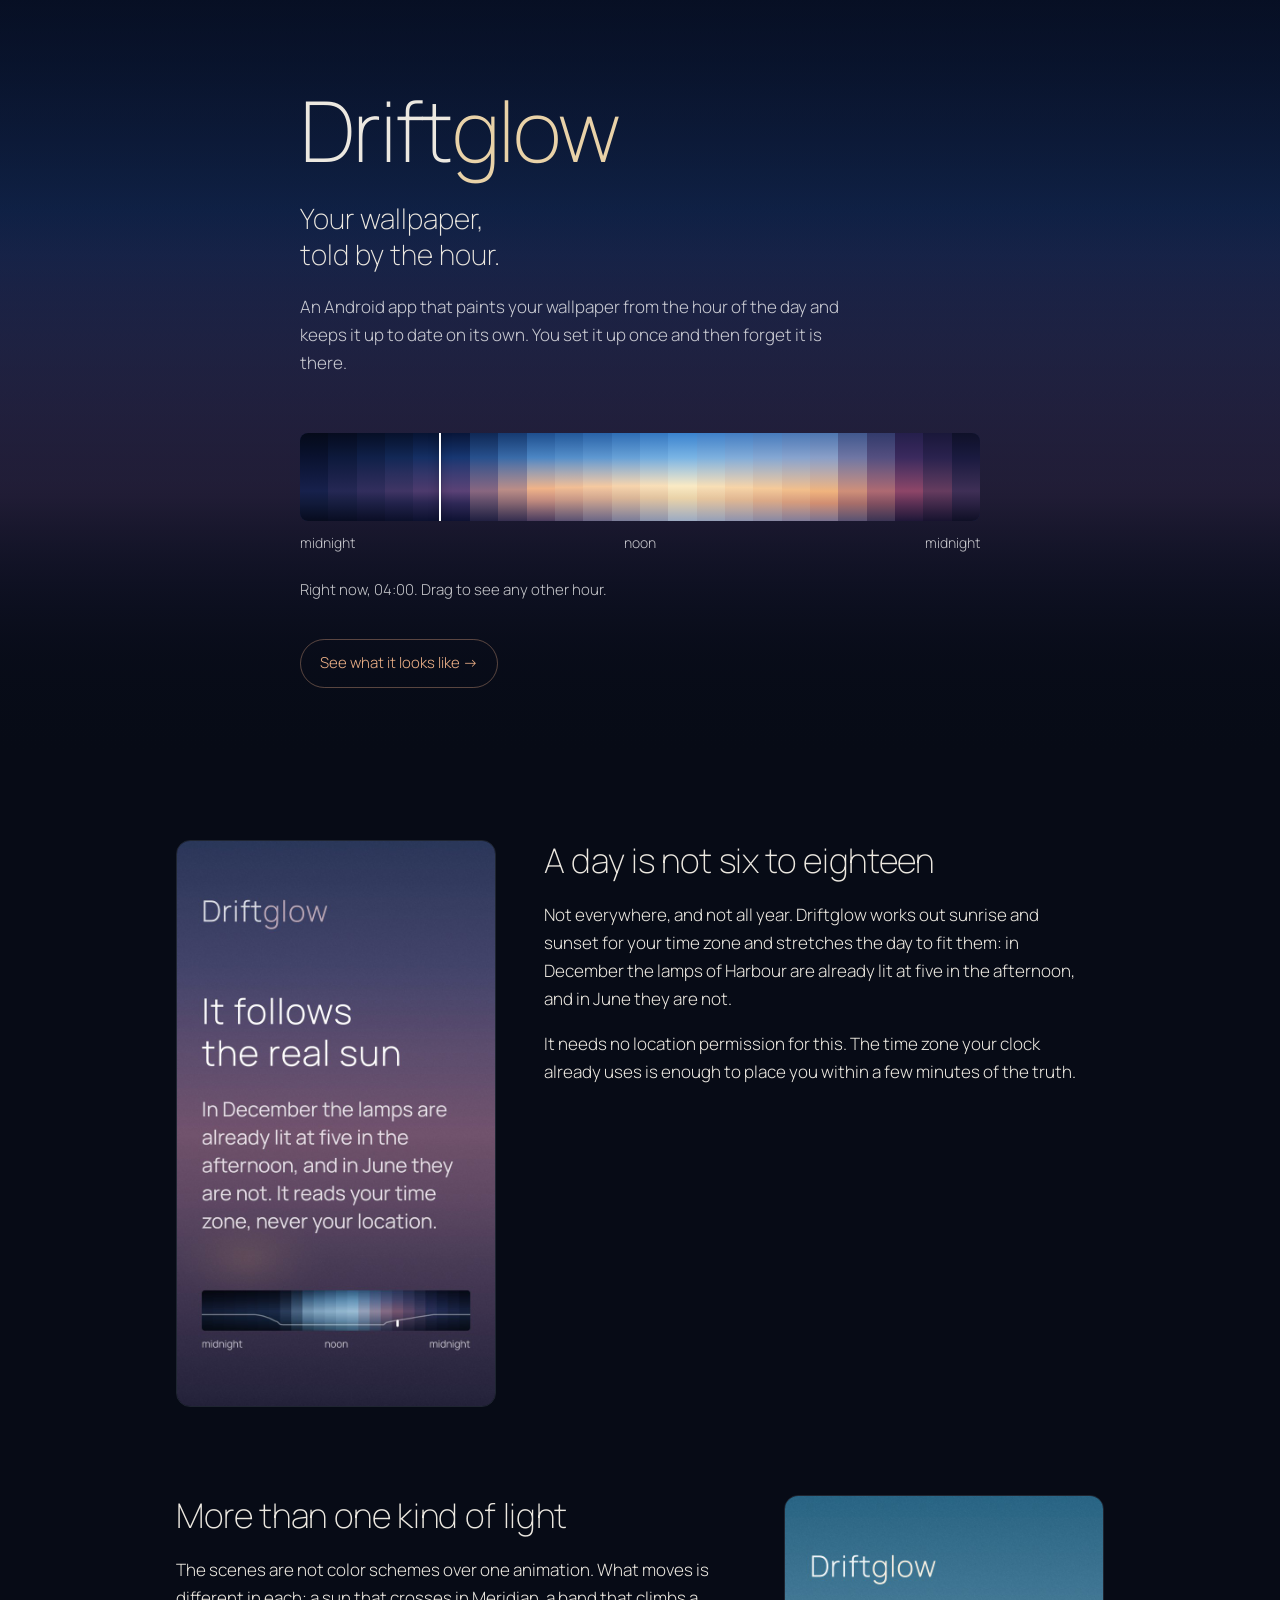
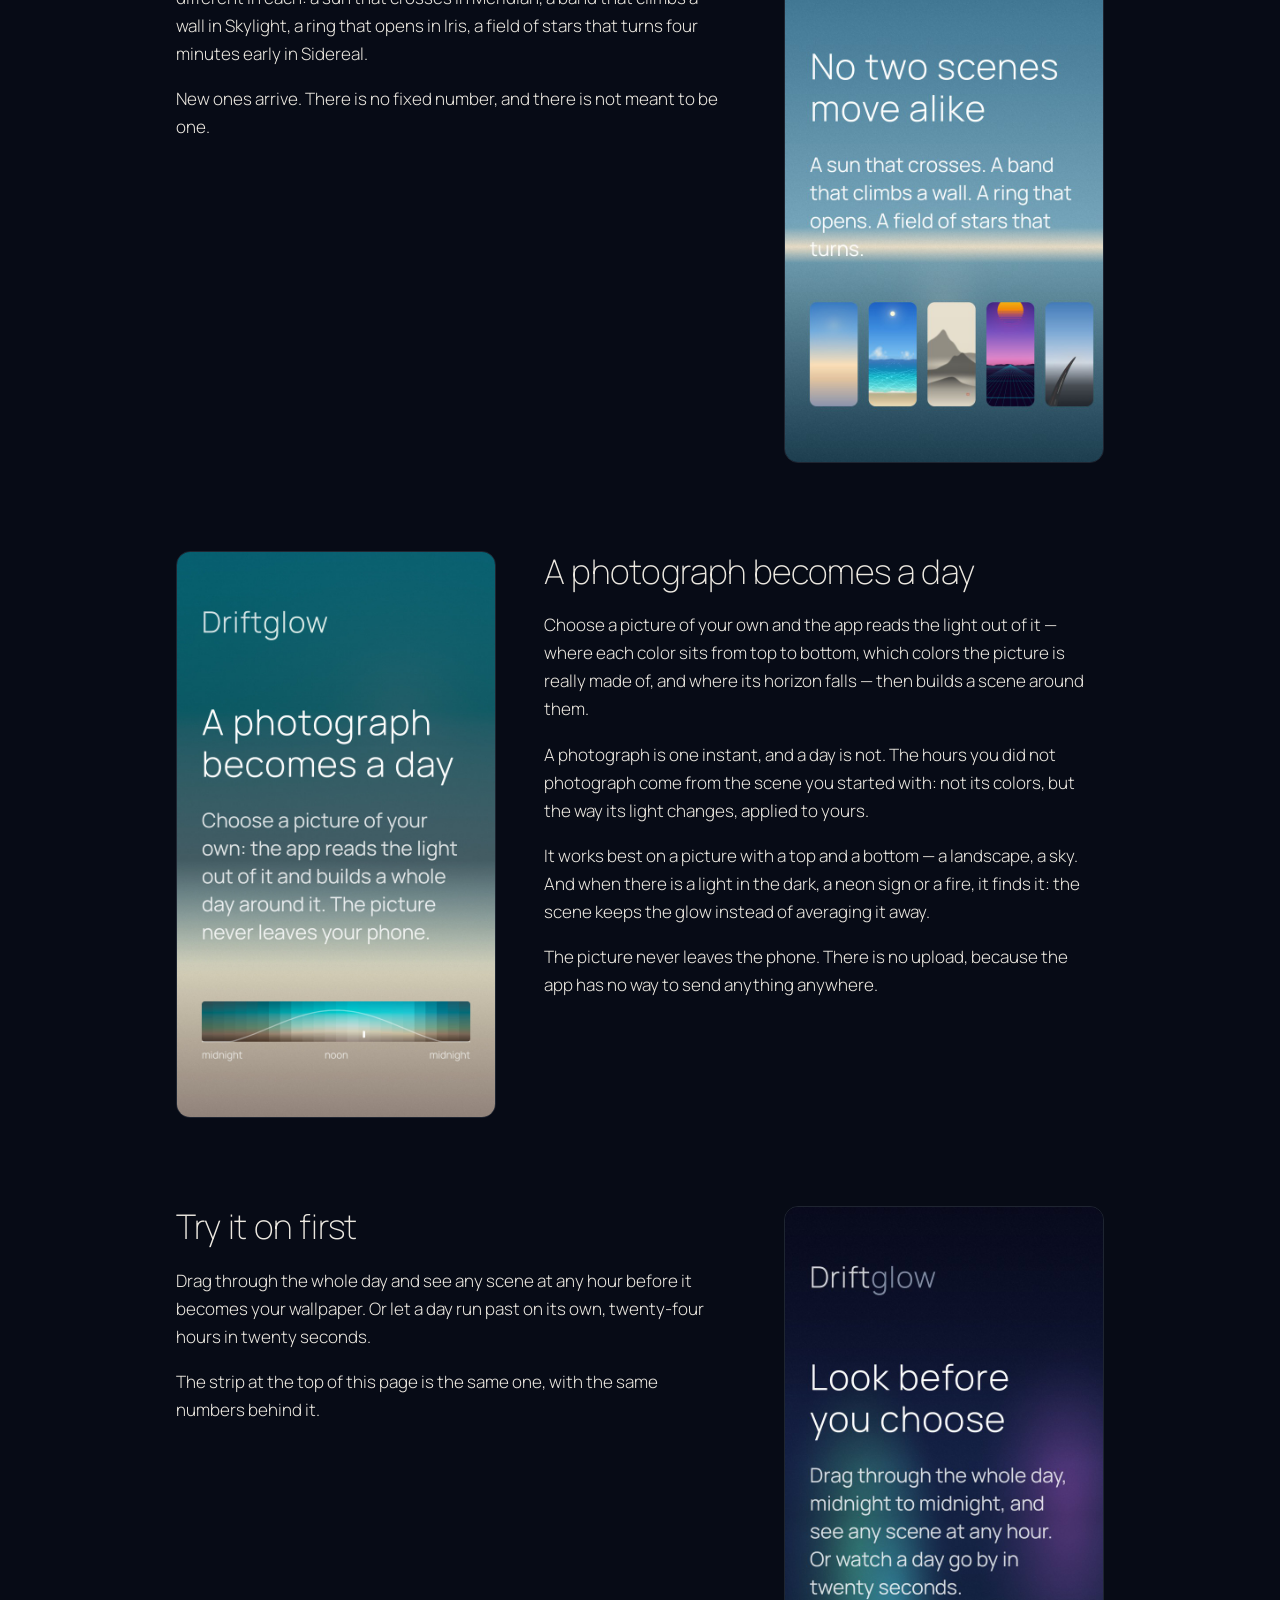
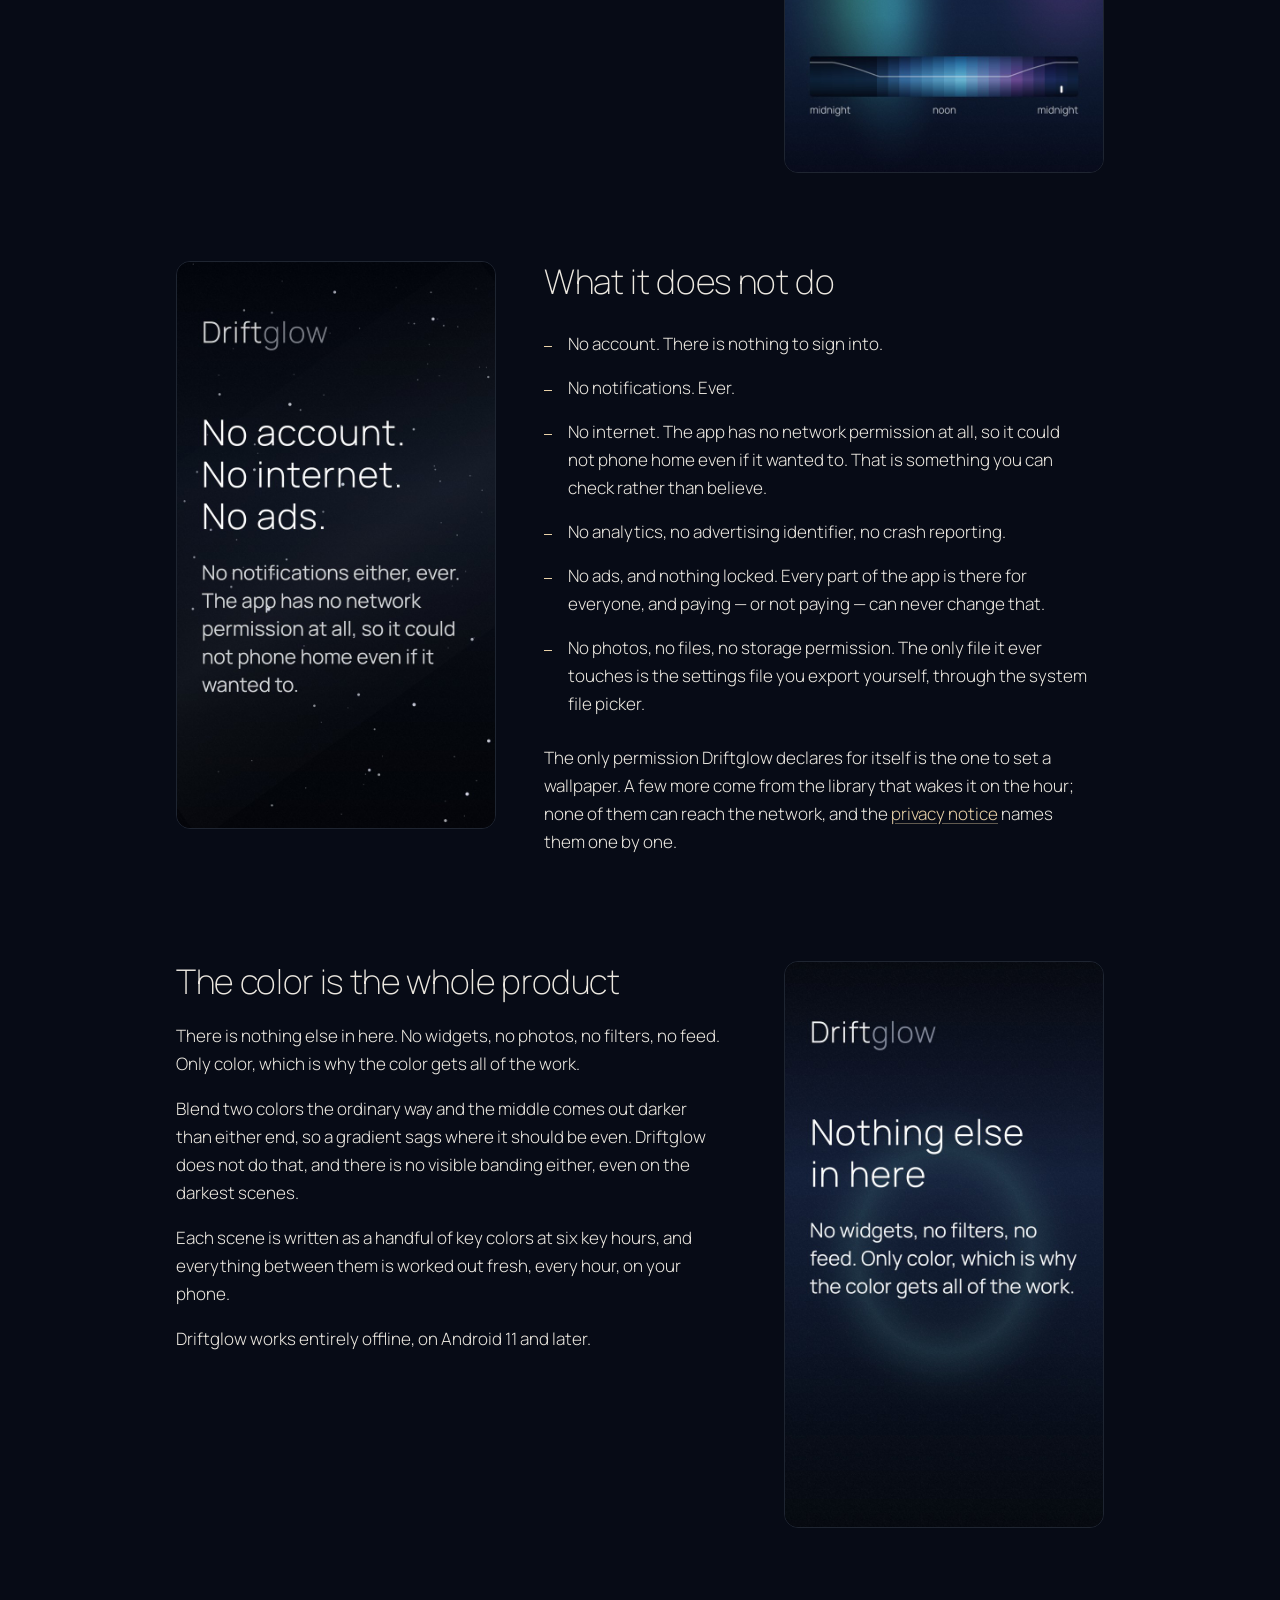
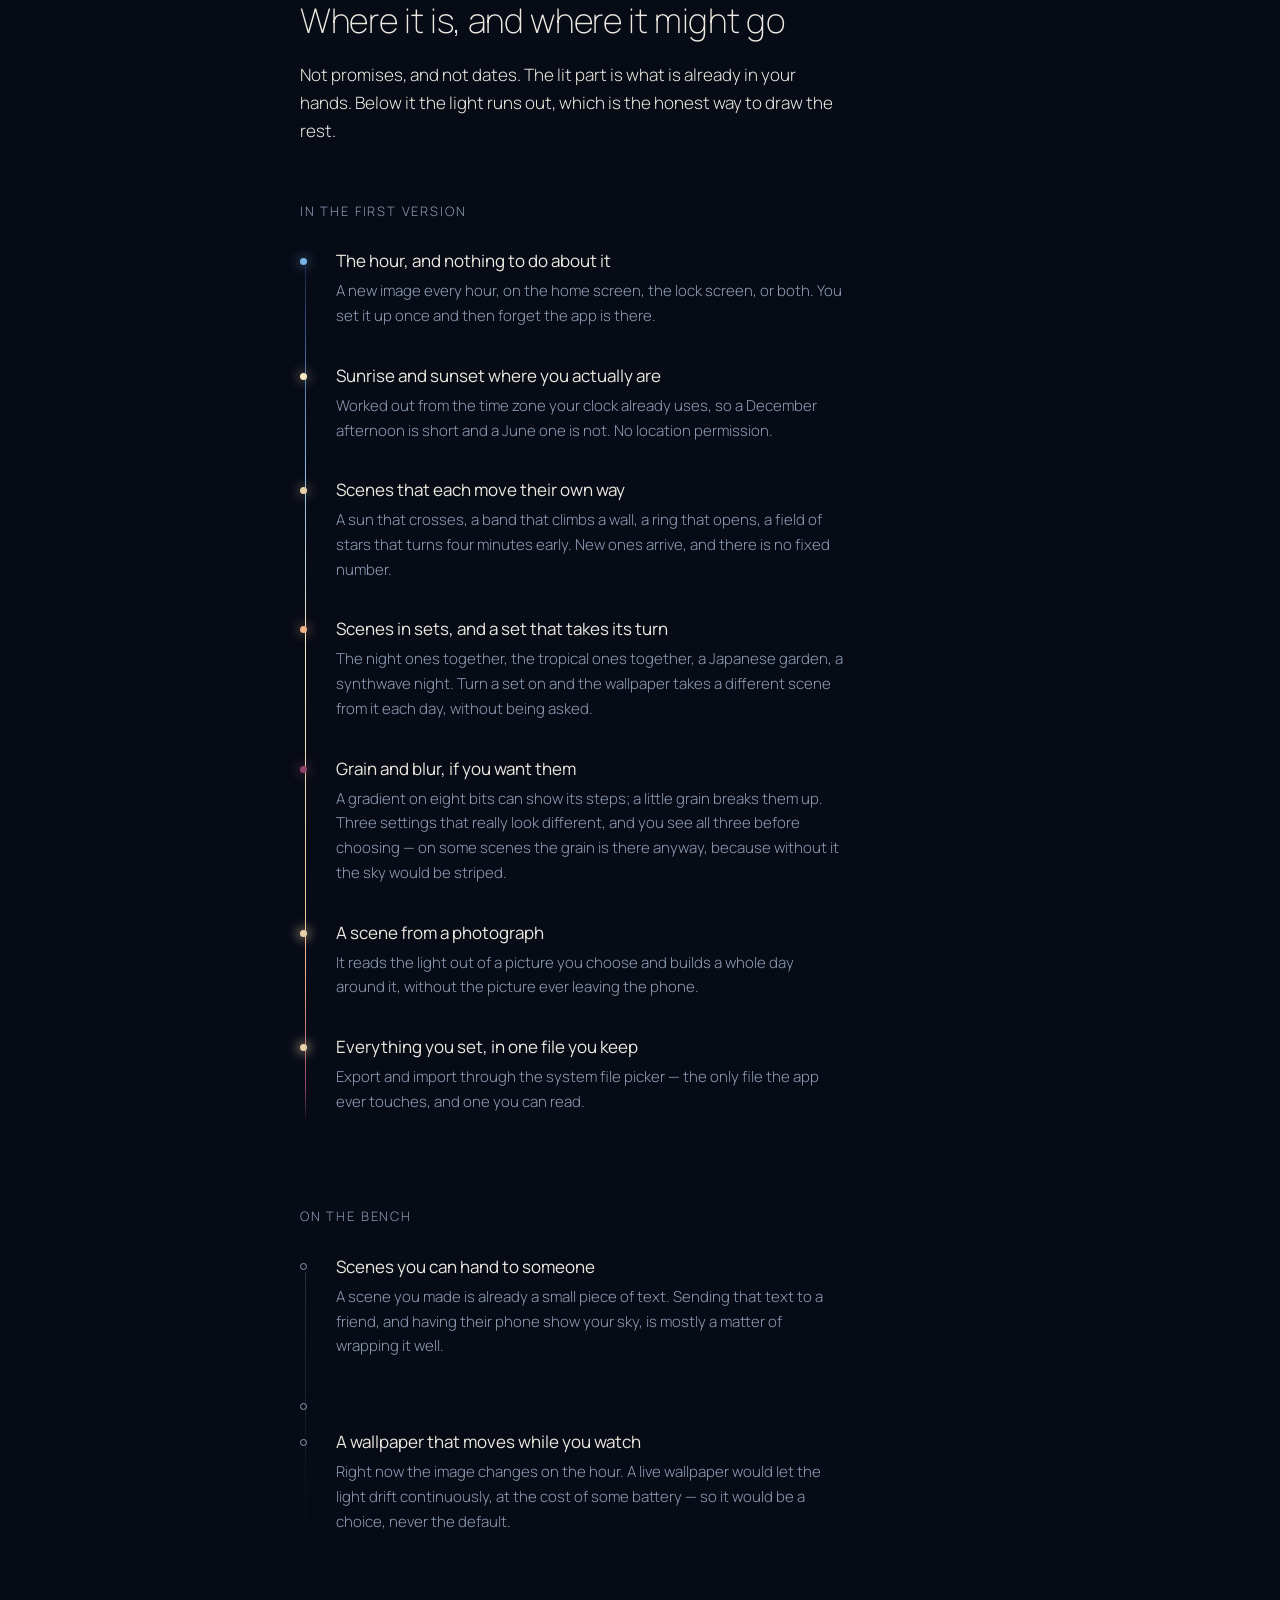
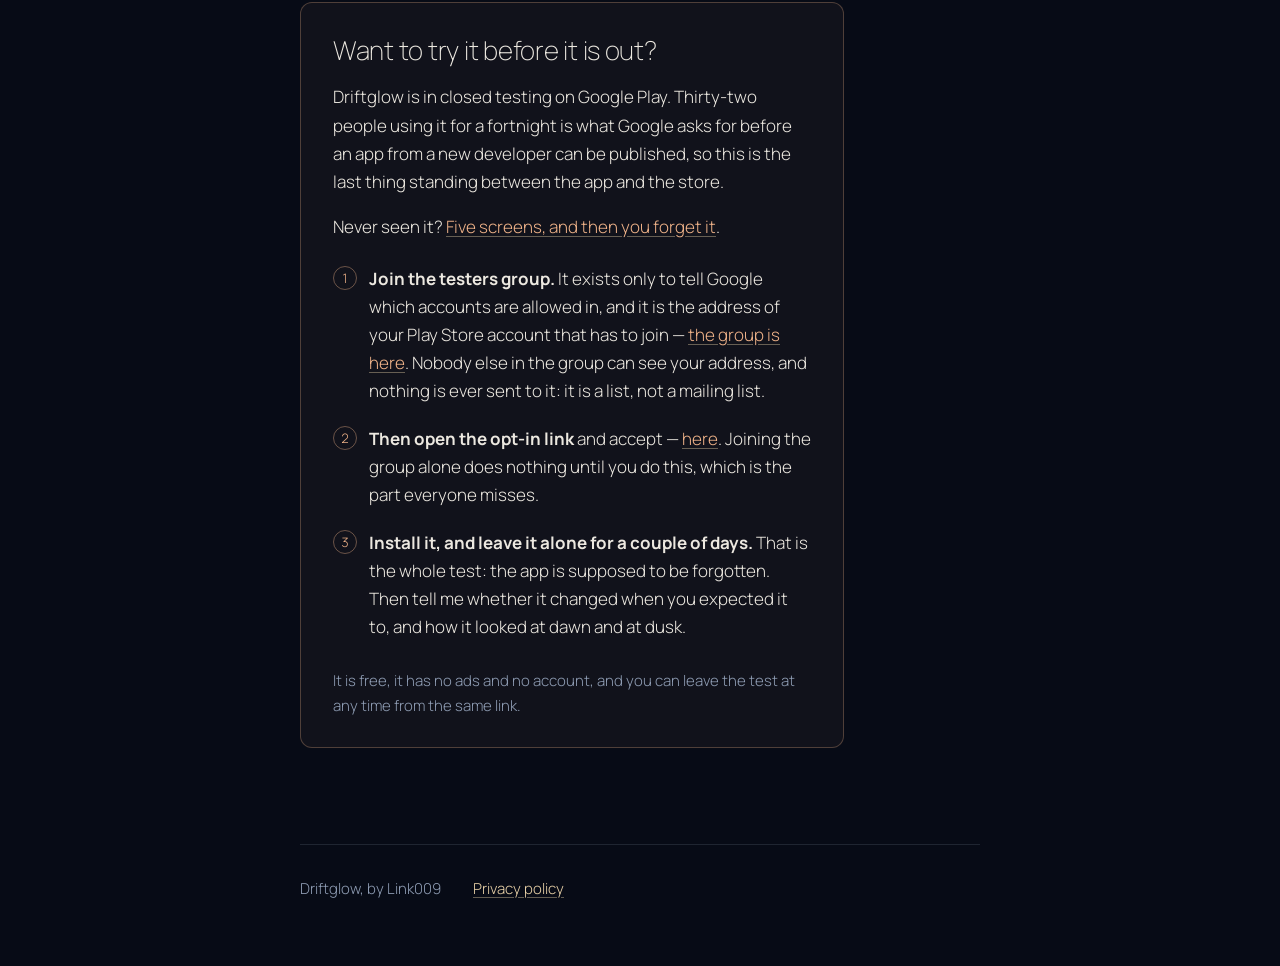
==== commit ee8da6d7: "Add files via upload" ====
--- a/index.html
+++ b/index.html
@@ -82,7 +82,7 @@
 </section>
 
 <section class="feature flip">
-    <img class="card" src="img/scenes.jpg" width="720" height="1280" alt="Several scenes in a row at noon, each a different light: a sun over a warm horizon, a sharp sea line, a shaft through a window, snow, embers.">
+    <img class="card" src="img/scenes.jpg" width="720" height="1280" alt="A row of scenes at noon, one from each set: a warm sky, a turquoise lagoon, ink-wash mountains, a synthwave sun over a neon grid, a road curving away.">
     <div>
         <h2>More than one kind of light</h2>
         <p>
@@ -243,7 +243,7 @@
             <h3>Scenes in sets, and a set that takes its turn</h3>
             <p>
                 The night ones together, the tropical ones together, a
-                japanese garden, a synthwave night. Turn a set on and the
+                Japanese garden, a synthwave night. Turn a set on and the
                 wallpaper takes a different scene from it each day, without
                 being asked.
             </p>
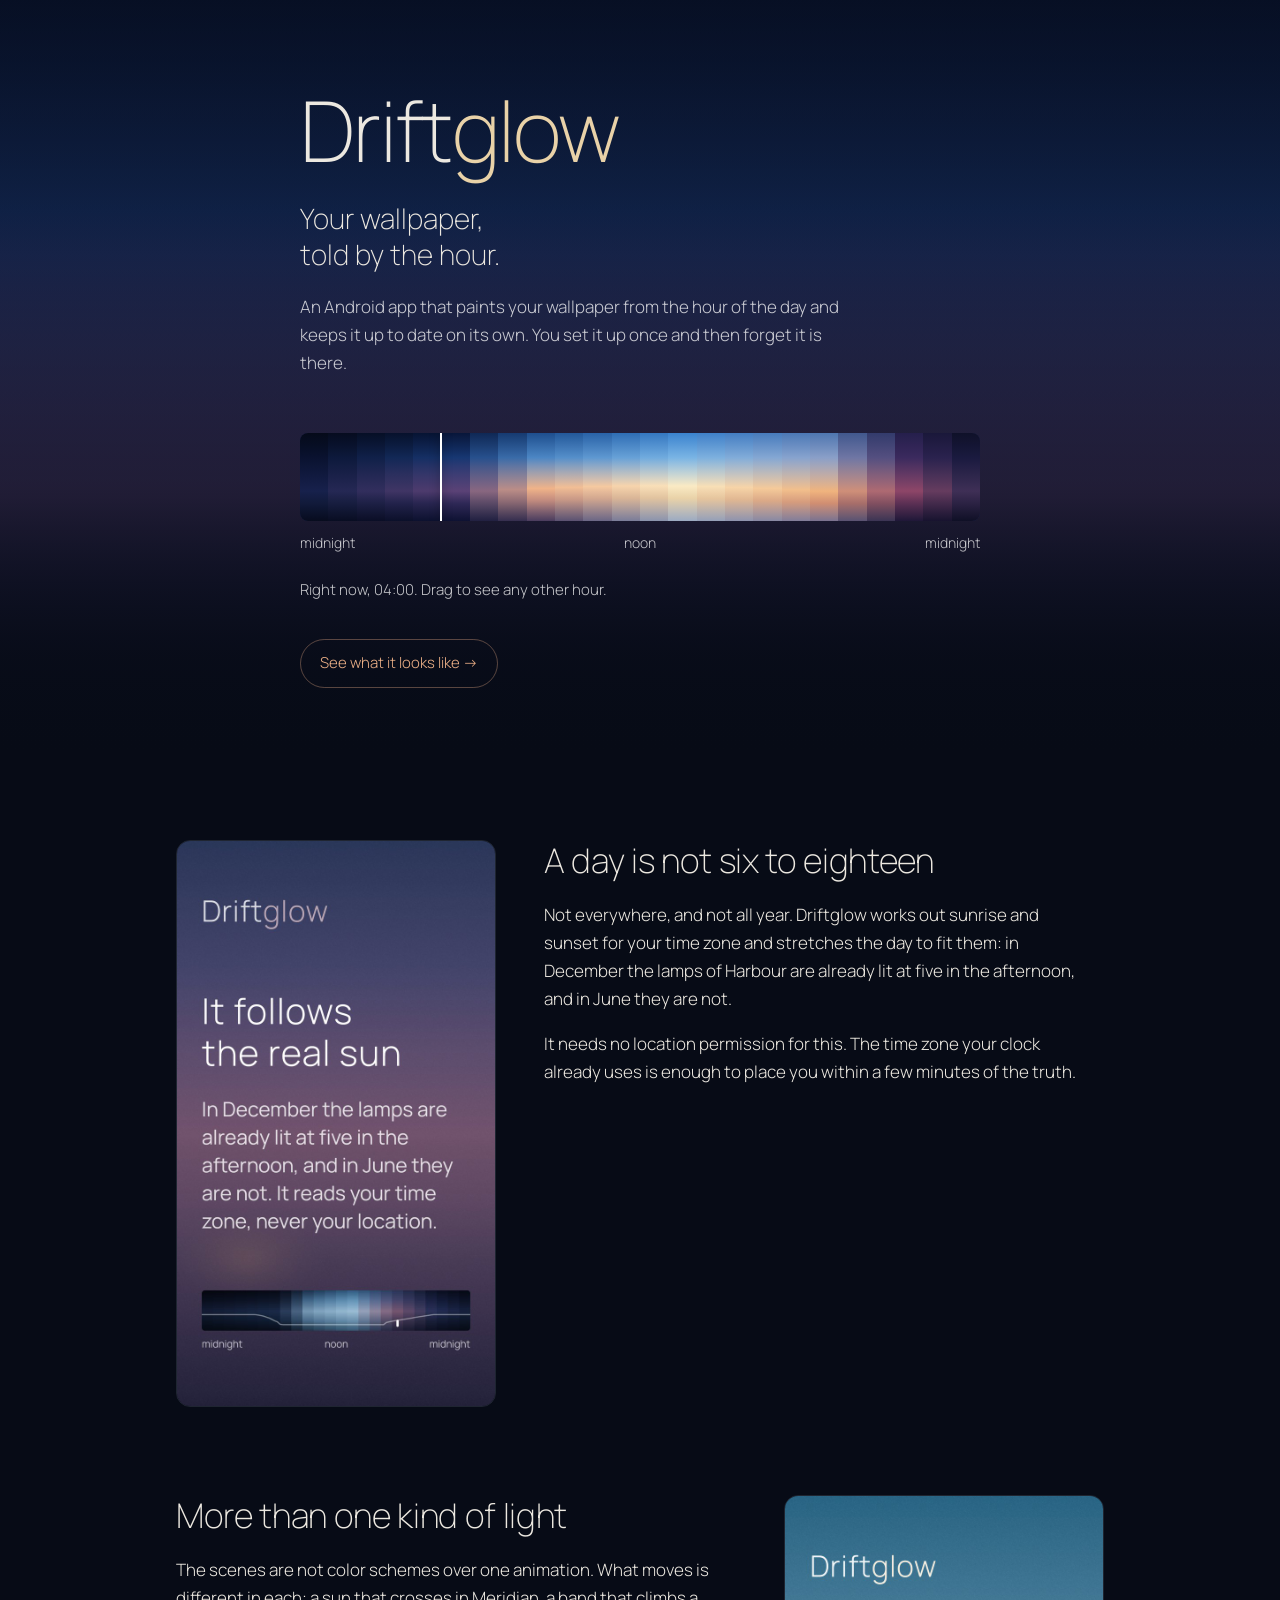
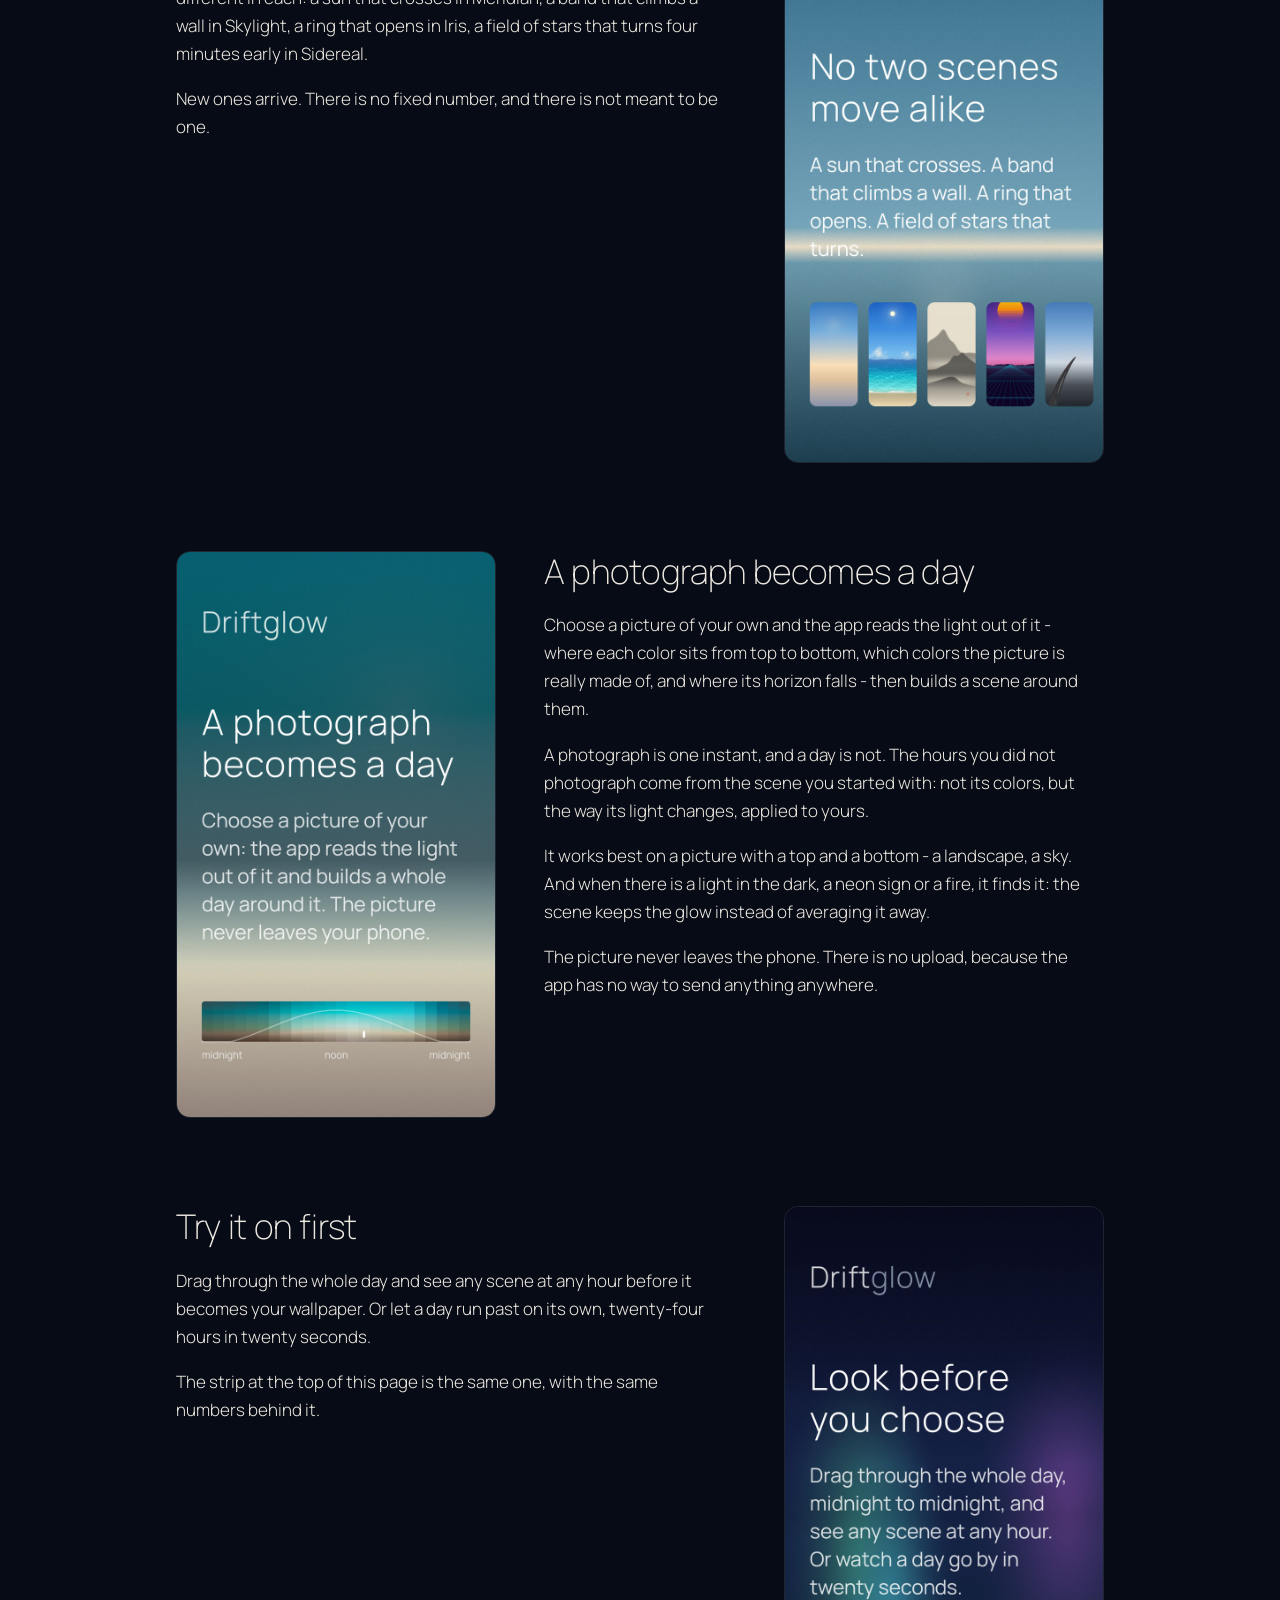
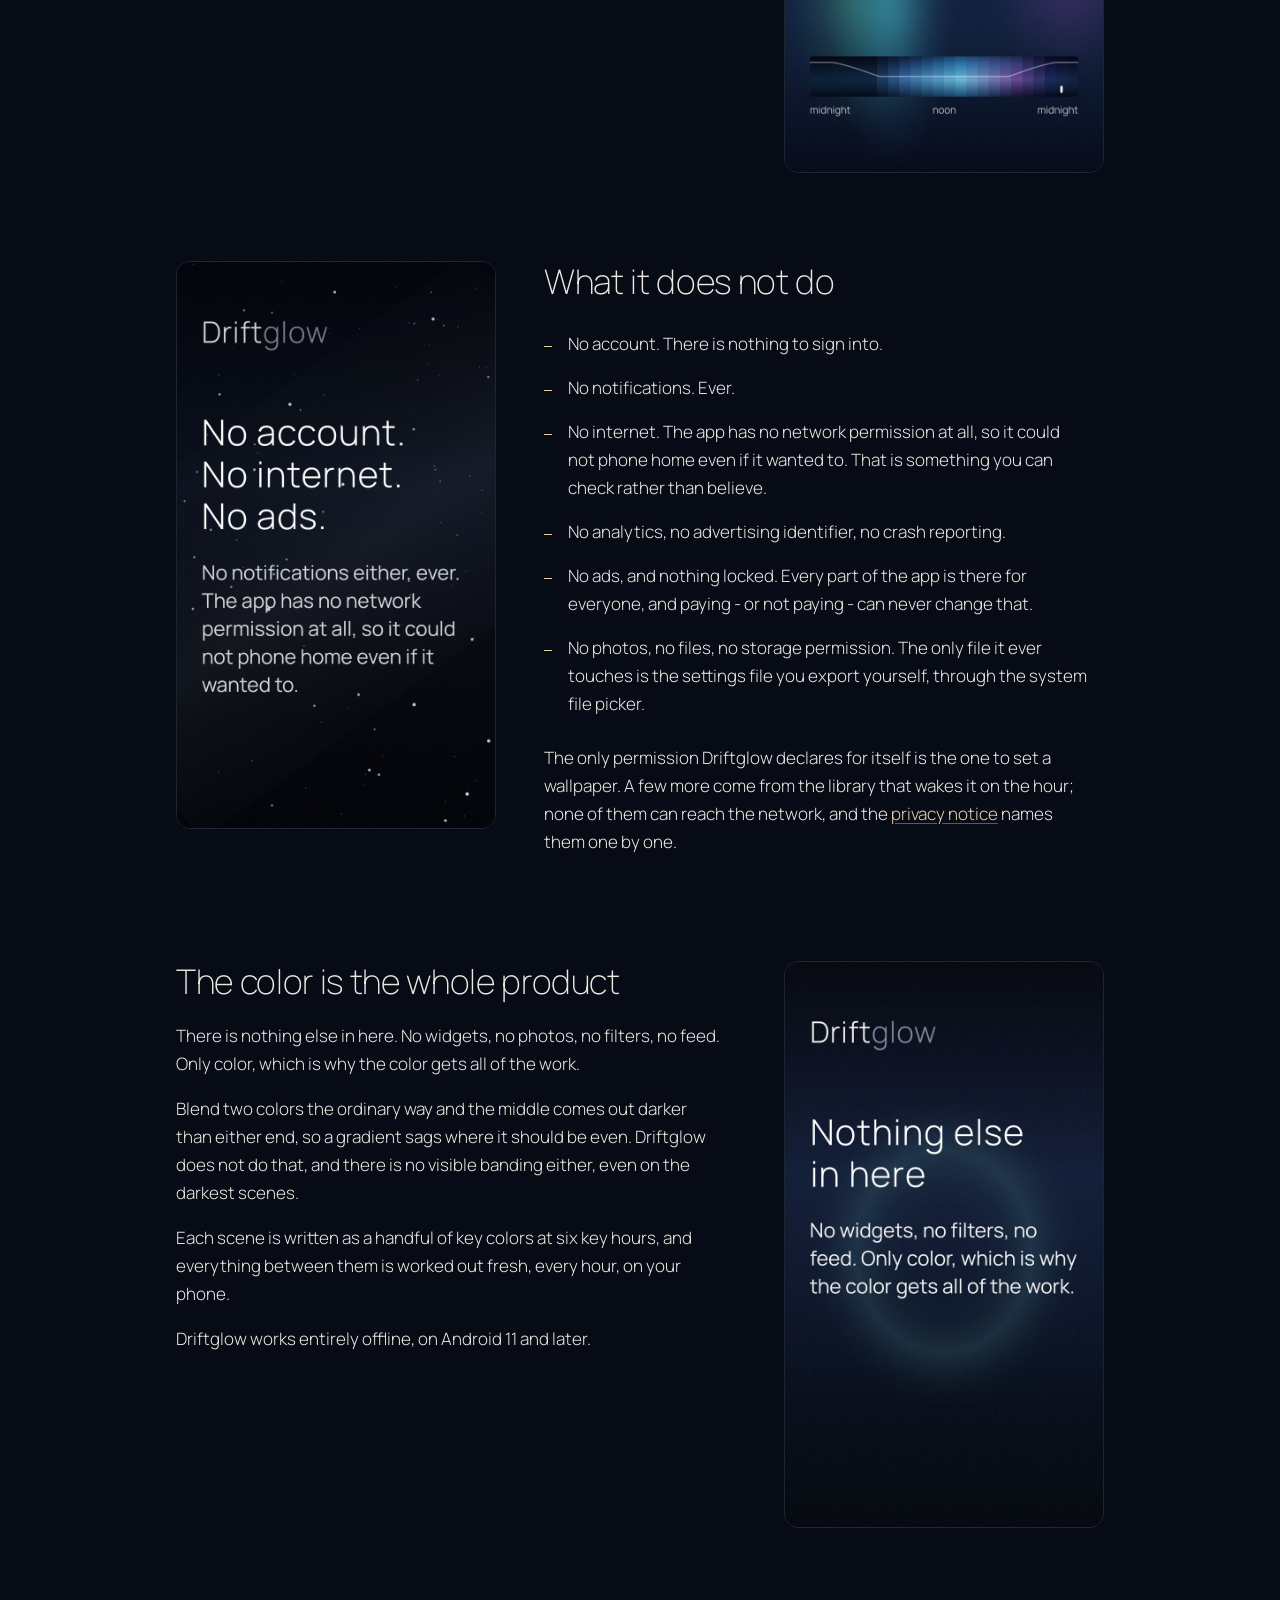
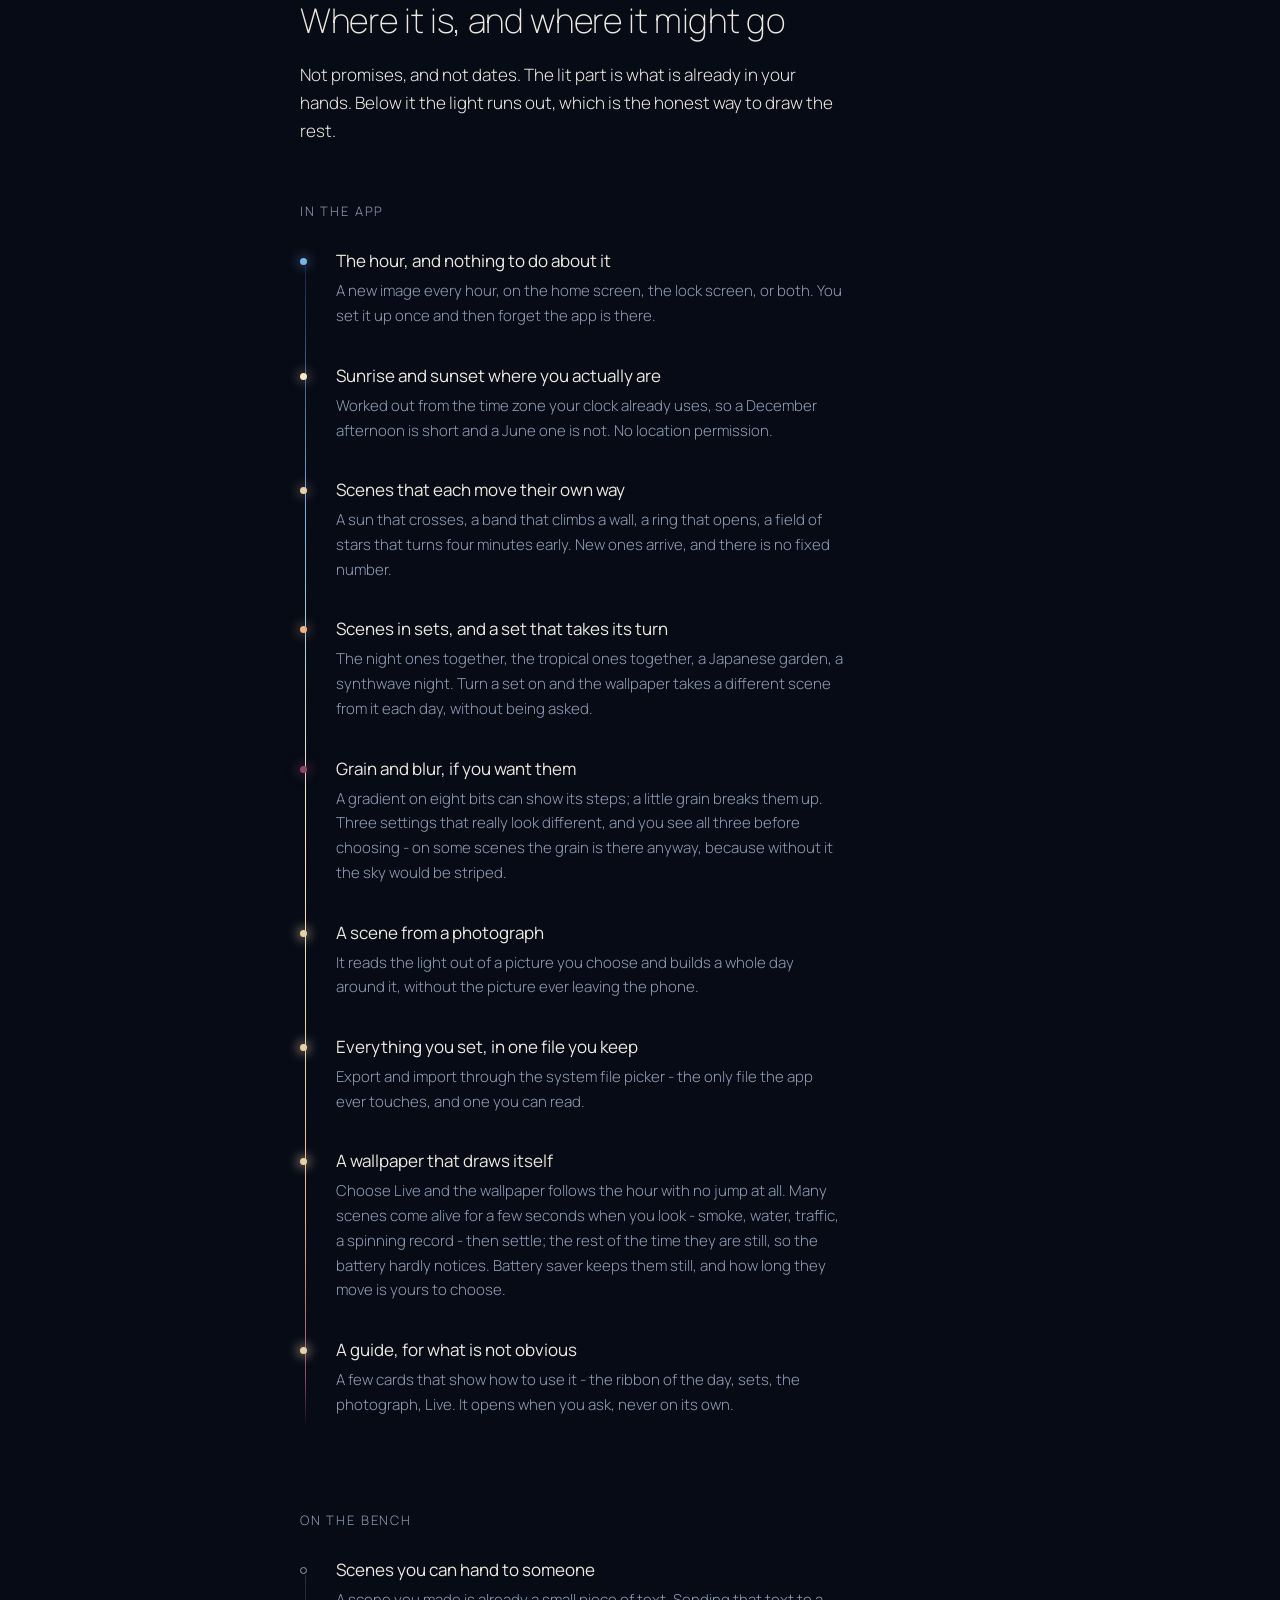
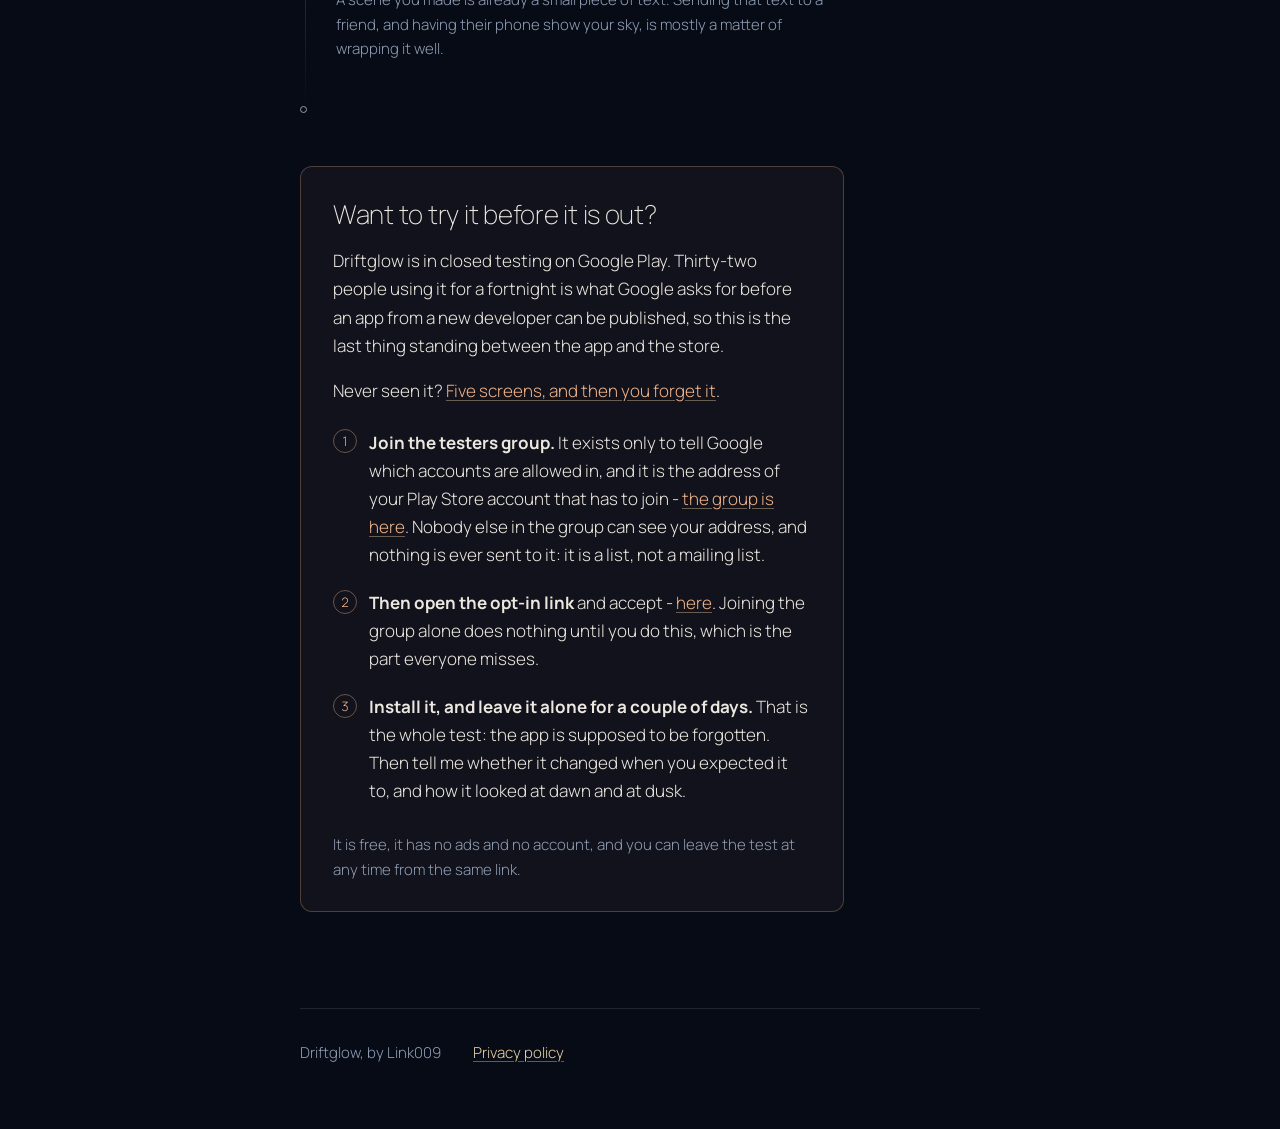
==== commit 6aec98ab: "Add files via upload" ====
--- a/index.html
+++ b/index.html
@@ -3,7 +3,7 @@
 <head>
 <meta charset="utf-8">
 <meta name="viewport" content="width=device-width, initial-scale=1">
-<title>Driftglow — a wallpaper that follows the real sun</title>
+<title>Driftglow - a wallpaper that follows the real sun</title>
 <meta name="description" content="An Android wallpaper built from the hour of the day. Real sunrise and sunset, no account and no internet.">
 <meta name="color-scheme" content="dark">
 <link rel="icon" href="img/icon.png">
@@ -104,8 +104,8 @@
         <h2>A photograph becomes a day</h2>
         <p>
             Choose a picture of your own and the app reads the light out of it
-            — where each color sits from top to bottom, which colors the
-            picture is really made of, and where its horizon falls — then
+            - where each color sits from top to bottom, which colors the
+            picture is really made of, and where its horizon falls - then
             builds a scene around them.
         </p>
         <p>
@@ -123,7 +123,7 @@
             minoranza molto piu' satura.
         -->
         <p>
-            It works best on a picture with a top and a bottom — a landscape,
+            It works best on a picture with a top and a bottom - a landscape,
             a sky. And when there is a light in the dark, a neon sign or a
             fire, it finds it: the scene keeps the glow instead of averaging
             it away.
@@ -166,7 +166,7 @@
         <li>No analytics, no advertising identifier, no crash reporting.</li>
         <li>
             No ads, and nothing locked. Every part of the app is there for
-            everyone, and paying &mdash; or not paying &mdash; can never
+            everyone, and paying - or not paying - can never
             change that.
         </li>
         <li>
@@ -214,7 +214,7 @@
         the rest.
     </p>
 
-    <p class="eyebrow">In the first version</p>
+    <p class="eyebrow">In the app</p>
     <ul class="timeline">
         <li>
             <h3>The hour, and nothing to do about it</h3>
@@ -253,7 +253,7 @@
             <p>
                 A gradient on eight bits can show its steps; a little grain
                 breaks them up. Three settings that really look different, and
-                you see all three before choosing &mdash; on some scenes the
+                you see all three before choosing - on some scenes the
                 grain is there anyway, because without it the sky would be
                 striped.
             </p>
@@ -269,8 +269,26 @@
         <li>
             <h3>Everything you set, in one file you keep</h3>
             <p>
-                Export and import through the system file picker — the only
+                Export and import through the system file picker - the only
                 file the app ever touches, and one you can read.
+            </p>
+        </li>
+        <li>
+            <h3>A wallpaper that draws itself</h3>
+            <p>
+                Choose Live and the wallpaper follows the hour with no jump at
+                all. Many scenes come alive for a few seconds when you look -
+                smoke, water, traffic, a spinning record - then settle; the rest of the time they
+                are still, so the battery hardly notices. Battery saver keeps
+                them still, and how long they move is yours to choose.
+            </p>
+        </li>
+        <li>
+            <h3>A guide, for what is not obvious</h3>
+            <p>
+                A few cards that show how to use it - the ribbon of the day,
+                sets, the photograph, Live. It opens when you ask, never on its
+                own.
             </p>
         </li>
     </ul>
@@ -287,14 +305,6 @@
         </li>
         <li>
 
-        </li>
-        <li>
-            <h3>A wallpaper that moves while you watch</h3>
-            <p>
-                Right now the image changes on the hour. A live wallpaper would
-                let the light drift continuously, at the cost of some battery —
-                so it would be a choice, never the default.
-            </p>
         </li>
     </ul>
 </section>
@@ -325,7 +335,7 @@
         <li>
             <strong>Join the testers group.</strong> It exists only to tell
             Google which accounts are allowed in, and it is the address of your
-            Play Store account that has to join —
+            Play Store account that has to join -
             <a href="https://groups.google.com/g/driftglow-testers">the group is here</a>.
             <!--
                 Vero solo perche' il gruppo e' configurato cosi': chi puo'
@@ -339,7 +349,7 @@
             sent to it: it is a list, not a mailing list.
         </li>
         <li>
-            <strong>Then open the opt-in link</strong> and accept —
+            <strong>Then open the opt-in link</strong> and accept -
             <a href="https://play.google.com/apps/testing/io.github.link009.driftglow">here</a>. Joining the group alone does
             nothing until you do this, which is the part everyone misses.
         </li>
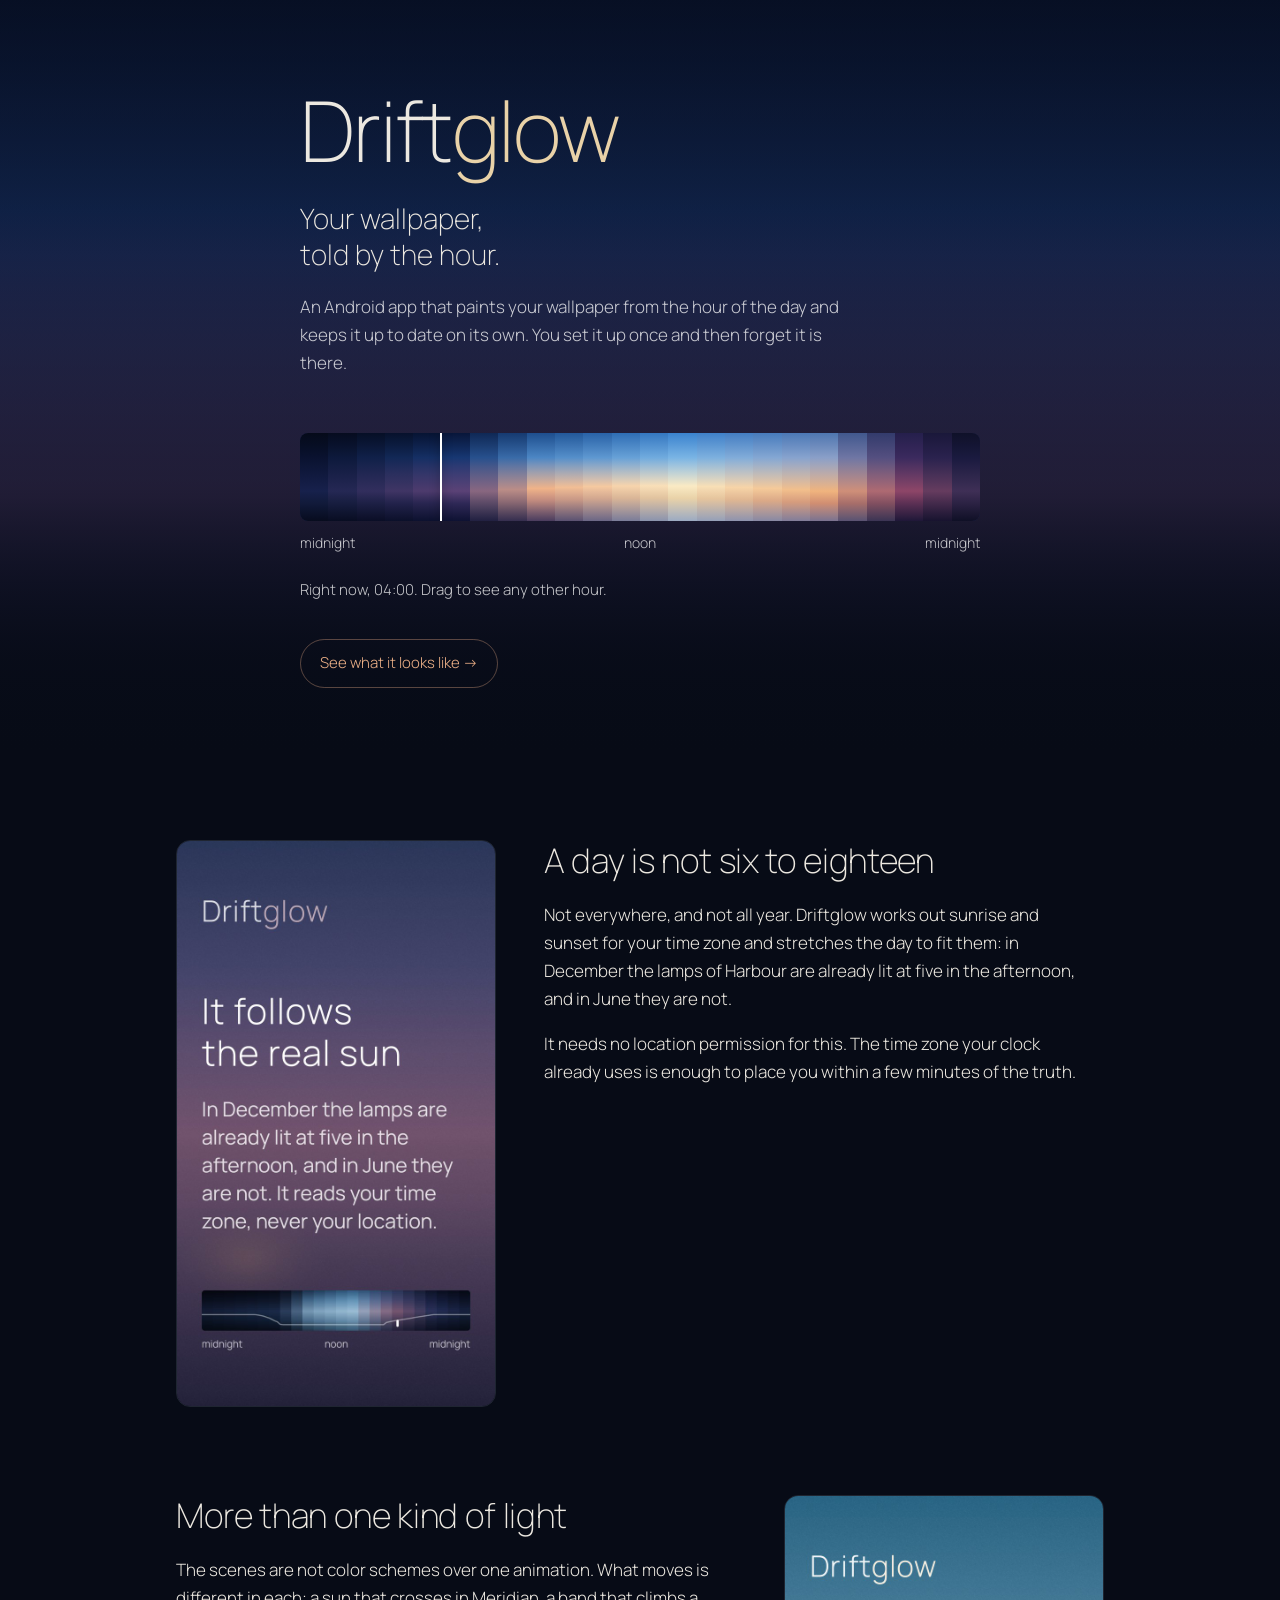
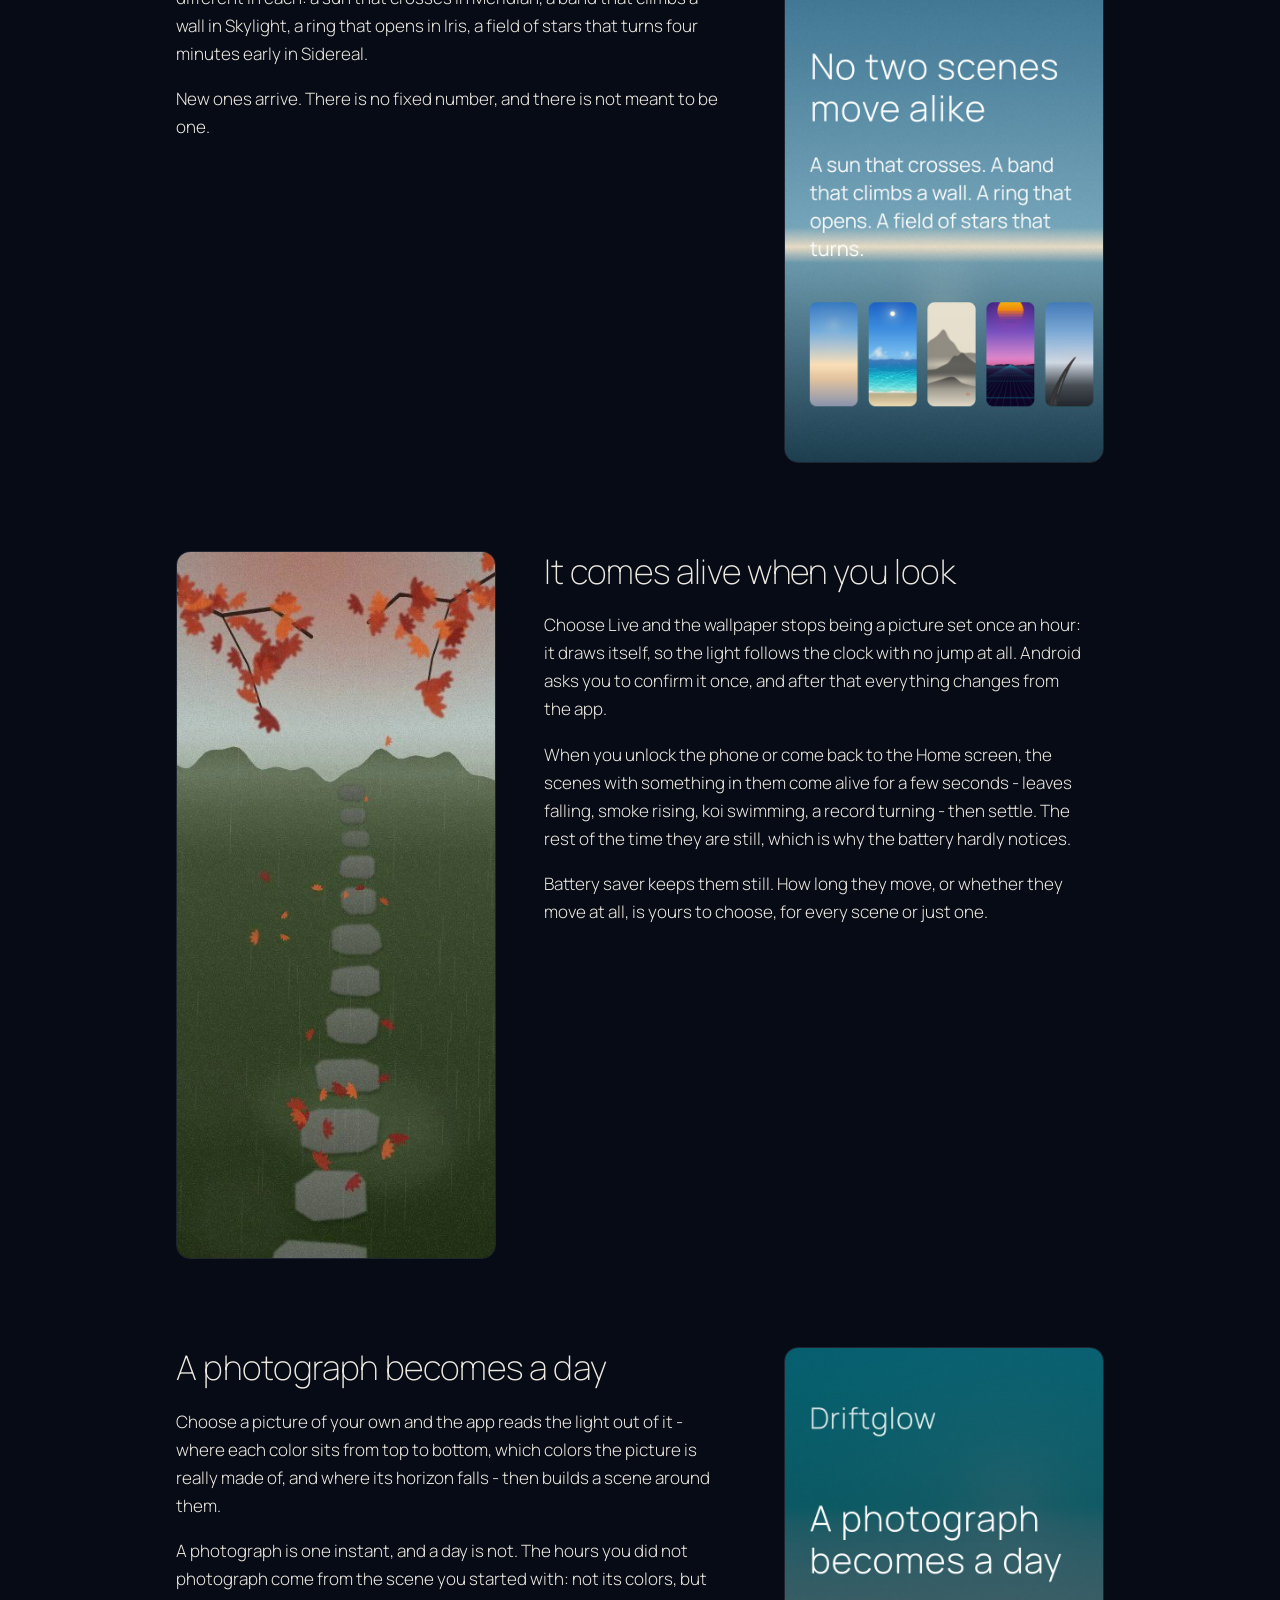
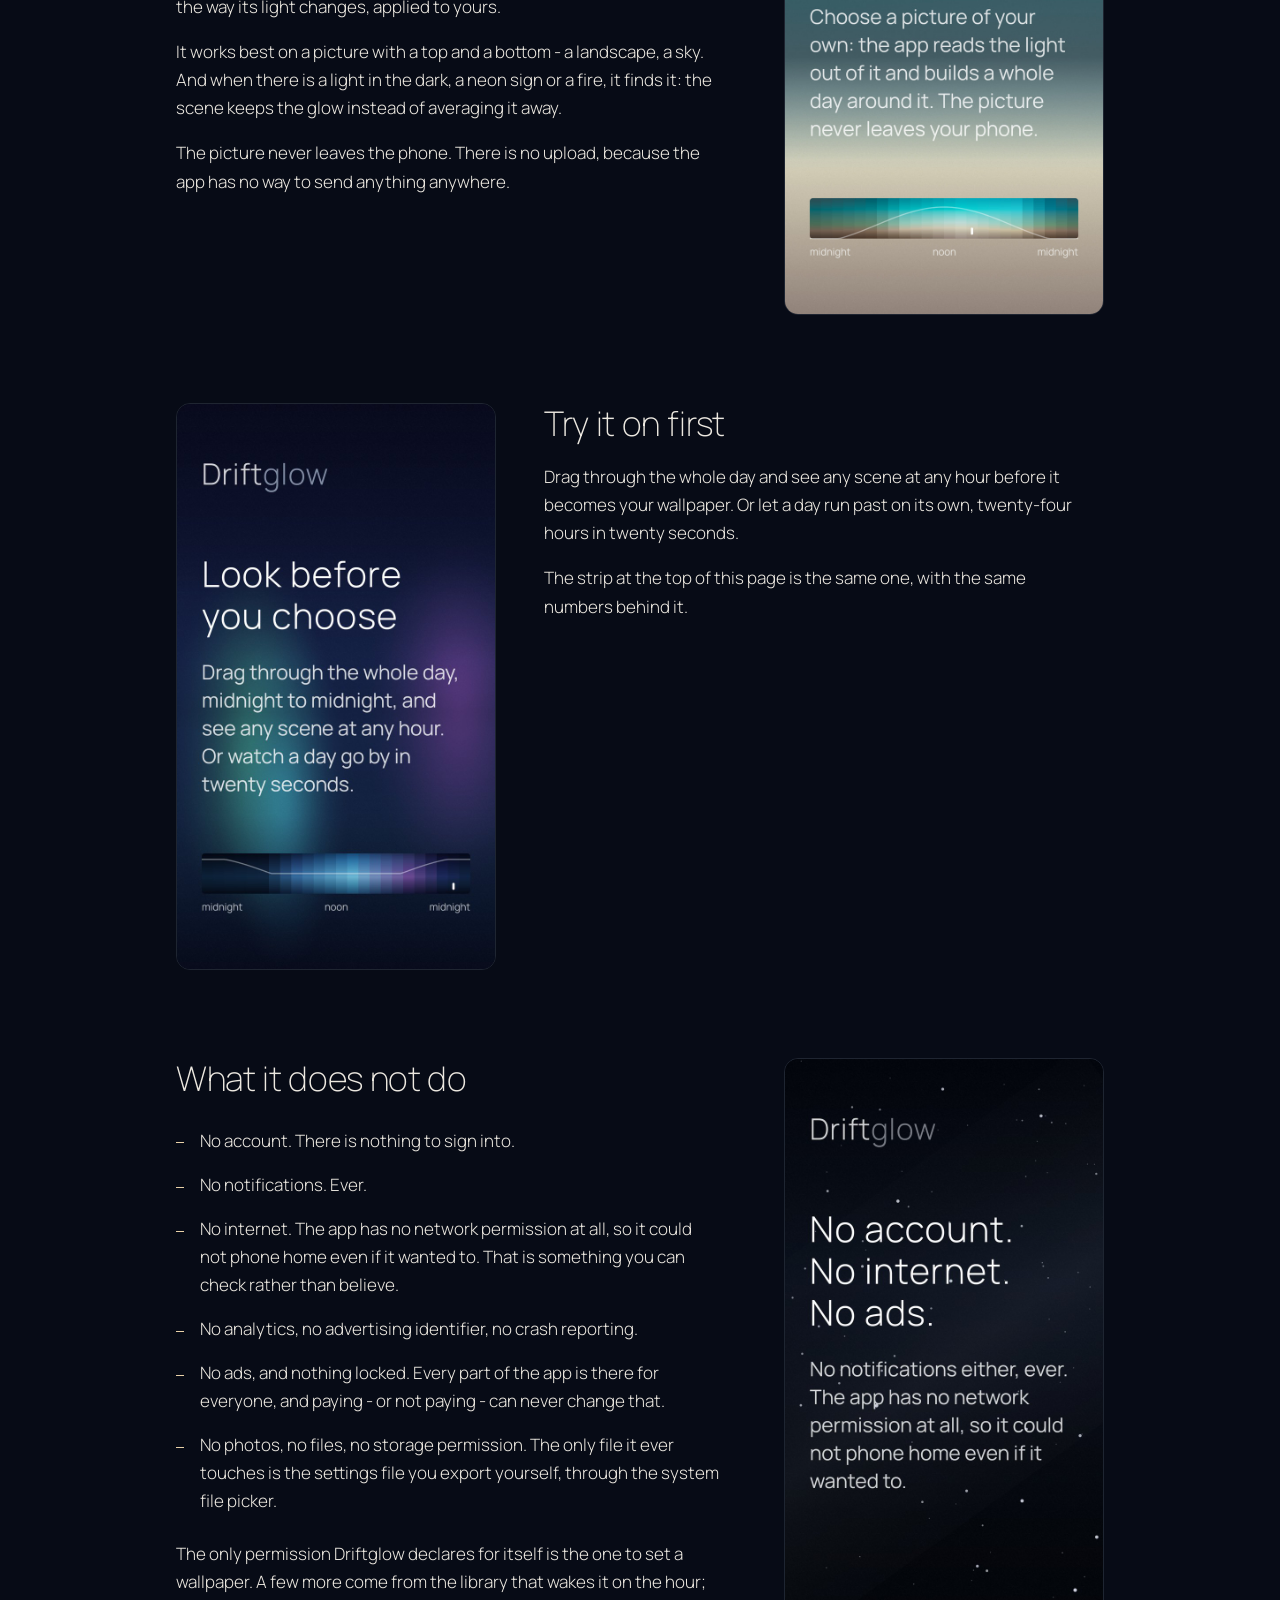
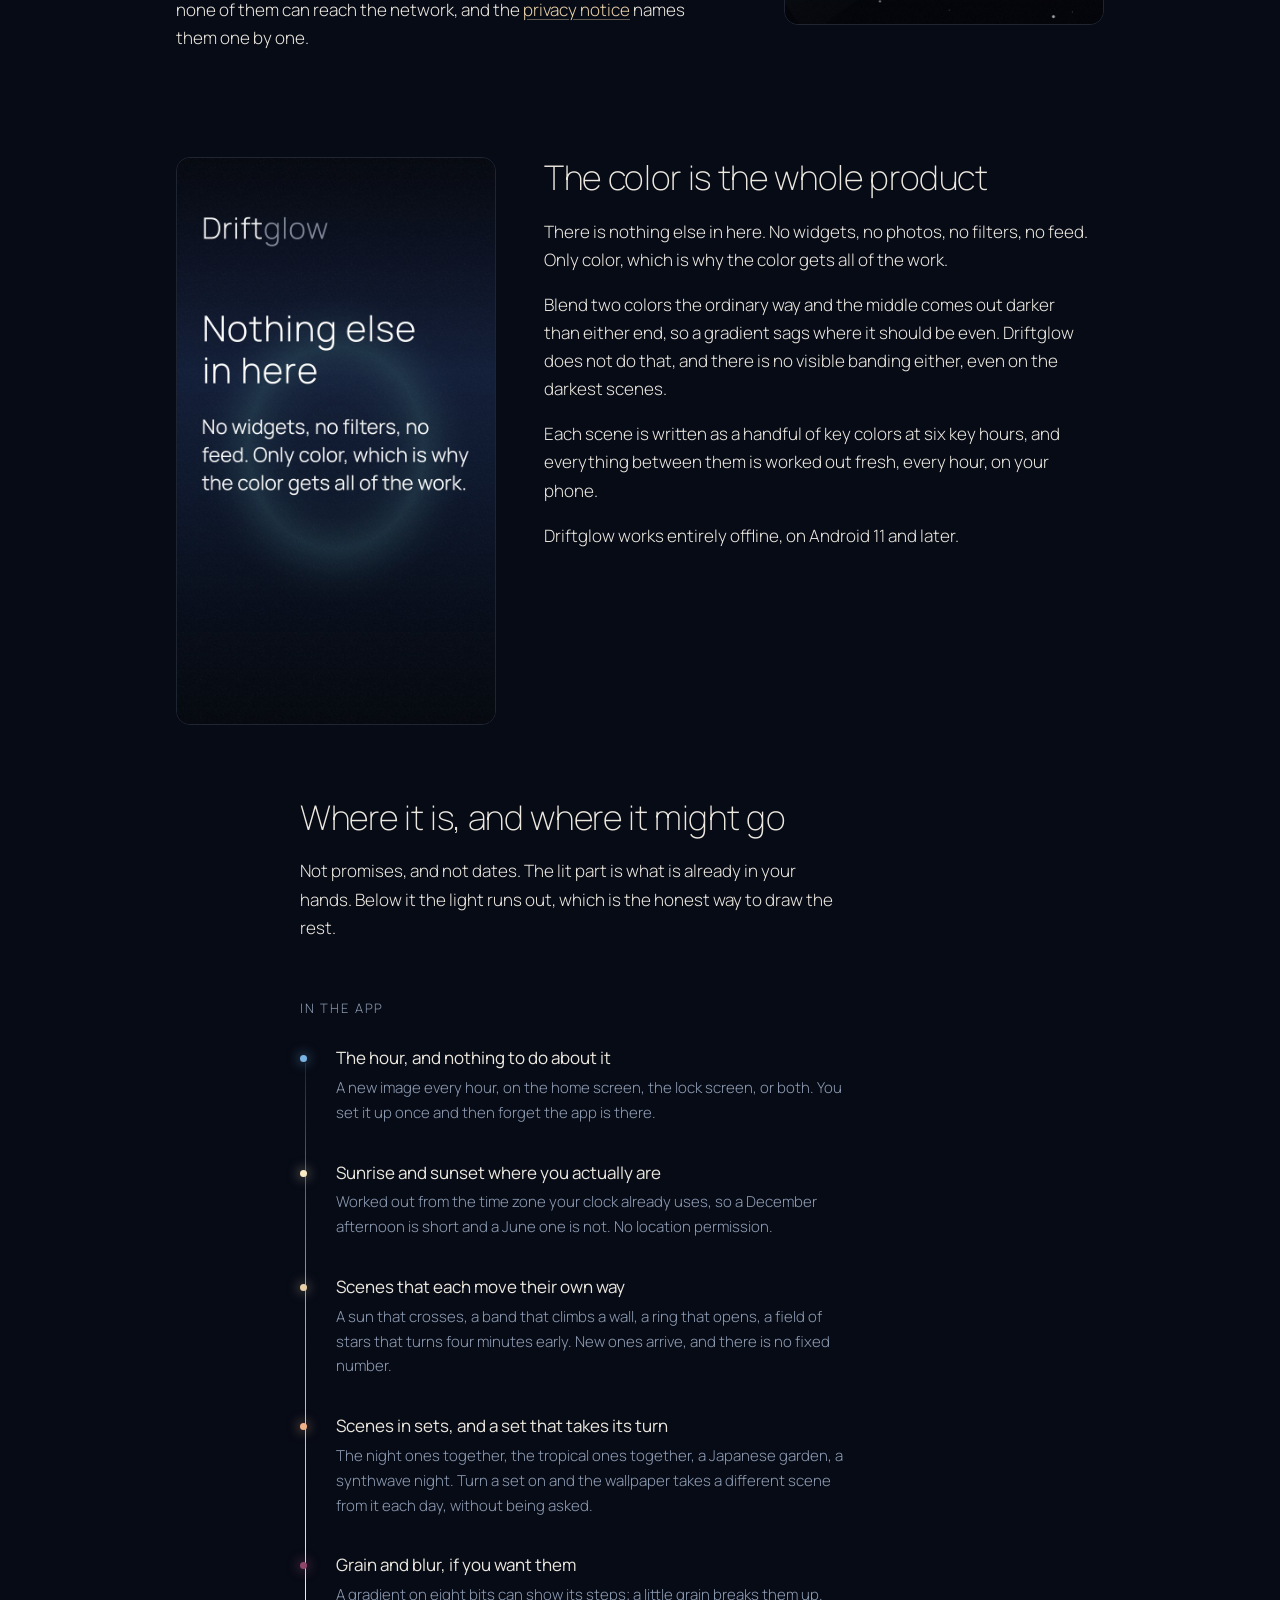
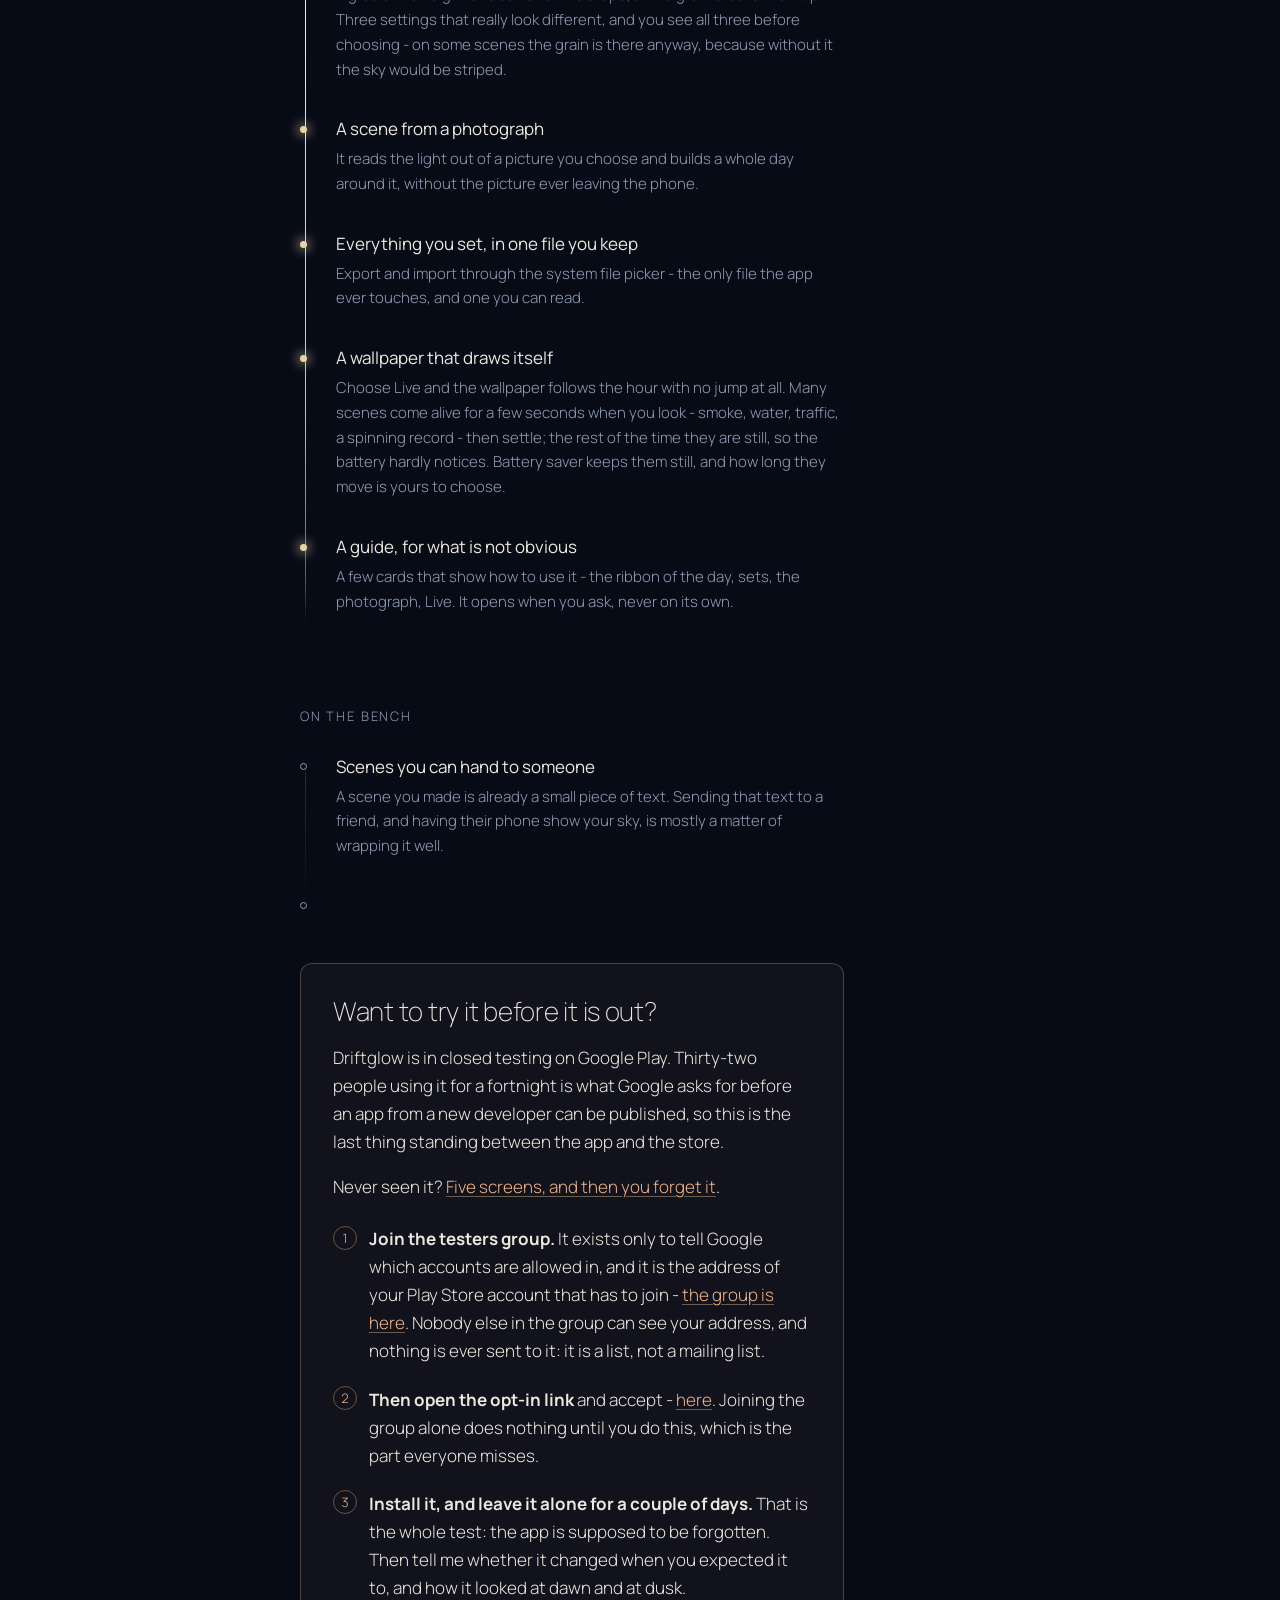
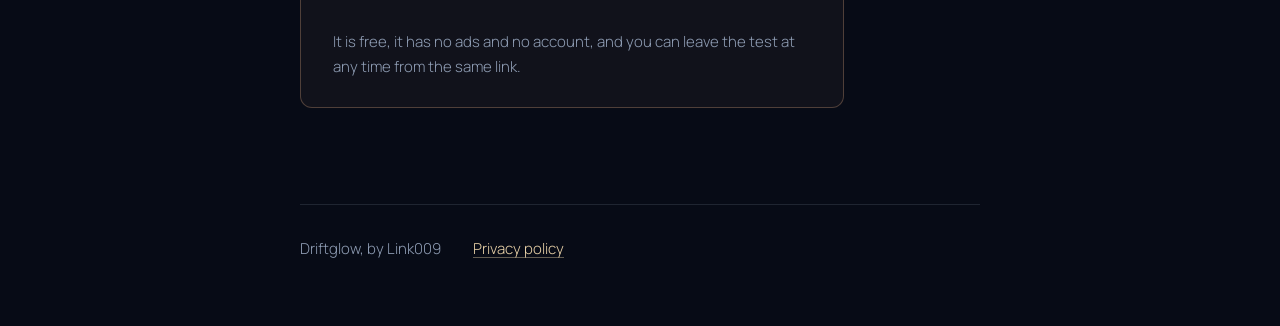
==== commit 75d418e7: "Add files via upload" ====
--- a/index.html
+++ b/index.html
@@ -1,378 +1,418 @@
-<!doctype html>
-<html lang="en">
-<head>
-<meta charset="utf-8">
-<meta name="viewport" content="width=device-width, initial-scale=1">
-<title>Driftglow - a wallpaper that follows the real sun</title>
-<meta name="description" content="An Android wallpaper built from the hour of the day. Real sunrise and sunset, no account and no internet.">
-<meta name="color-scheme" content="dark">
-<link rel="icon" href="img/icon.png">
-<link rel="preconnect" href="https://fonts.googleapis.com">
-<link rel="preconnect" href="https://fonts.gstatic.com" crossorigin>
-<link rel="stylesheet" href="https://fonts.googleapis.com/css2?family=Manrope:wght@200;300;500&display=swap">
-<link rel="stylesheet" href="style.css">
-</head>
-<body>
-
-<div class="hero">
-    <!-- The sky at the current hour. Painted by day.js; the CSS holds a
-         still fallback for when scripts do not run. -->
-    <div class="sky" id="sky" aria-hidden="true"></div>
-
-    <div class="page">
-        <header class="masthead">
-            <h1 class="wordmark">Drift<span class="glow">glow</span></h1>
-            <p class="tagline">Your wallpaper,<br>told by the hour.</p>
-            <p class="standfirst">
-                An Android app that paints your wallpaper from the hour of the
-                day and keeps it up to date on its own. You set it up once and
-                then forget it is there.
-            </p>
-        </header>
-
-        <div class="day">
-            <!-- The day strip, the same one the app draws. Its colors come
-                 from day.json, generated by the app's own engine. -->
-            <div class="ribbon" id="ribbon"
-                 role="slider"
-                 tabindex="0"
-                 aria-label="The whole day, midnight to midnight"
-                 aria-valuemin="0" aria-valuemax="23" aria-valuenow="12"
-                 aria-valuetext="noon"></div>
-            <div class="day-labels">
-                <span>midnight</span>
-                <span>noon</span>
-                <span>midnight</span>
-            </div>
-            <p class="day-hint" id="hint">The day, hour by hour.</p>
-
-            <!--
-                L'unica porta verso le schermate vere, e per questo sta qui.
-
-                Era in coda alla presentazione, dentro un paragrafo: un link
-                dentro una frase si legge come una nota, e al primo scroll non
-                c'e' piu'. Qui viene dopo la fascia del giorno - l'unica cosa
-                con cui si gioca - cioe' nel momento in cui si e' curiosi.
-            -->
-            <p class="guarda">
-                <a href="how.html">See what it looks like <span aria-hidden="true">&rarr;</span></a>
-            </p>
-        </div>
-    </div>
-</div>
-
-<div class="page">
-
-<section class="feature">
-    <img class="card" src="img/real-sun.jpg" width="720" height="1280" alt="The Harbour scene at five in the afternoon in December: the lamps are lit, and the day strip below shows a short winter day.">
-    <div>
-        <h2>A day is not six to eighteen</h2>
-        <p>
-            Not everywhere, and not all year. Driftglow works out sunrise and
-            sunset for your time zone and stretches the day to fit them: in
-            December the lamps of Harbour are already lit at five in the
-            afternoon, and in June they are not.
-        </p>
-        <p>
-            It needs no location permission for this. The time zone your clock
-            already uses is enough to place you within a few minutes of the
-            truth.
-        </p>
-    </div>
-</section>
-
-<section class="feature flip">
-    <img class="card" src="img/scenes.jpg" width="720" height="1280" alt="A row of scenes at noon, one from each set: a warm sky, a turquoise lagoon, ink-wash mountains, a synthwave sun over a neon grid, a road curving away.">
-    <div>
-        <h2>More than one kind of light</h2>
-        <p>
-            The scenes are not color schemes over one animation. What moves is
-            different in each: a sun that crosses in Meridian, a band that
-            climbs a wall in Skylight, a ring that opens in Iris, a field of
-            stars that turns four minutes early in Sidereal.
-        </p>
-        <p>
-            New ones arrive. There is no fixed number, and there is not meant to
-            be one.
-        </p>
-    </div>
-</section>
-
-<section class="feature">
-    <img class="card" src="img/from-a-photo.jpg" width="720" height="1280" alt="A scene built from a photograph of dunes: turquoise above, sand below, and a strip showing the whole day it became.">
-    <div>
-        <h2>A photograph becomes a day</h2>
-        <p>
-            Choose a picture of your own and the app reads the light out of it
-            - where each color sits from top to bottom, which colors the
-            picture is really made of, and where its horizon falls - then
-            builds a scene around them.
-        </p>
-        <p>
-            A photograph is one instant, and a day is not. The hours you did
-            not photograph come from the scene you started with: not its
-            colors, but the way its light changes, applied to yours.
-        </p>
-        <!--
-            Le due cose che qualcuno vuole sapere prima di provare, e vengono
-            tutte e due da una misura invece che da un'impressione: su 326
-            fotografie, quelle con un orizzonte danno cinque colori con
-            un'apertura mediana di 0,348 contro 0,138 - vedi PhotoSurvey. E la
-            sorgente di luce si accende sul 14% delle immagini, riconosciute
-            per la forma che hanno: fondo scuro e quasi senza colore, piu' una
-            minoranza molto piu' satura.
-        -->
-        <p>
-            It works best on a picture with a top and a bottom - a landscape,
-            a sky. And when there is a light in the dark, a neon sign or a
-            fire, it finds it: the scene keeps the glow instead of averaging
-            it away.
-        </p>
-        <p>
-            The picture never leaves the phone. There is no upload, because
-            the app has no way to send anything anywhere.
-        </p>
-    </div>
-</section>
-
-<section class="feature flip">
-    <img class="card" src="img/any-hour.jpg" width="720" height="1280" alt="The Borealis scene at ten in the evening, with a strip below it showing the whole day from midnight to midnight.">
-    <div>
-        <h2>Try it on first</h2>
-        <p>
-            Drag through the whole day and see any scene at any hour before it
-            becomes your wallpaper. Or let a day run past on its own,
-            twenty-four hours in twenty seconds.
-        </p>
-        <p>
-            The strip at the top of this page is the same one, with the same
-            numbers behind it.
-        </p>
-    </div>
-</section>
-
-<section class="feature">
-    <img class="card" src="img/nothing-else.jpg" width="720" height="1280" alt="The Sidereal scene at two in the morning, a field of stars, under the words: no account, no internet, no ads.">
-    <div>
-    <h2>What it does not do</h2>
-    <ul class="plain">
-        <li>No account. There is nothing to sign into.</li>
-        <li>No notifications. Ever.</li>
-        <li>
-            No internet. The app has no network permission at all, so it could
-            not phone home even if it wanted to. That is something you can
-            check rather than believe.
-        </li>
-        <li>No analytics, no advertising identifier, no crash reporting.</li>
-        <li>
-            No ads, and nothing locked. Every part of the app is there for
-            everyone, and paying - or not paying - can never
-            change that.
-        </li>
-        <li>
-            No photos, no files, no storage permission. The only file it ever
-            touches is the settings file you export yourself, through the
-            system file picker.
-        </li>
-    </ul>
-    <p>
-        The only permission Driftglow declares for itself is the one to set a
-        wallpaper. A few more come from the library that wakes it on the hour;
-        none of them can reach the network, and the
-        <a href="privacy.html">privacy notice</a> names them one by one.
-    </p>
-    </div>
-</section>
-
-<section class="feature flip">
-    <img class="card" src="img/only-color.jpg" width="720" height="1280" alt="The Iris scene at nine in the evening: a faint ring of light on deep blue, and nothing else on the screen.">
-    <div>
-    <h2>The color is the whole product</h2>
-    <p>
-        There is nothing else in here. No widgets, no photos, no filters, no
-        feed. Only color, which is why the color gets all of the work.
-    </p>
-    <p>
-        Blend two colors the ordinary way and the middle comes out darker than
-        either end, so a gradient sags where it should be even. Driftglow does
-        not do that, and there is no visible banding either, even on the
-        darkest scenes.
-    </p>
-    <p>
-        Each scene is written as a handful of key colors at six key hours, and
-        everything between them is worked out fresh, every hour, on your phone.
-    </p>
-    <p>Driftglow works entirely offline, on Android 11 and later.</p>
-    </div>
-</section>
-
-<section>
-    <h2>Where it is, and where it might go</h2>
-    <p>
-        Not promises, and not dates. The lit part is what is already in your
-        hands. Below it the light runs out, which is the honest way to draw
-        the rest.
-    </p>
-
-    <p class="eyebrow">In the app</p>
-    <ul class="timeline">
-        <li>
-            <h3>The hour, and nothing to do about it</h3>
-            <p>
-                A new image every hour, on the home screen, the lock screen, or
-                both. You set it up once and then forget the app is there.
-            </p>
-        </li>
-        <li>
-            <h3>Sunrise and sunset where you actually are</h3>
-            <p>
-                Worked out from the time zone your clock already uses, so a
-                December afternoon is short and a June one is not. No location
-                permission.
-            </p>
-        </li>
-        <li>
-            <h3>Scenes that each move their own way</h3>
-            <p>
-                A sun that crosses, a band that climbs a wall, a ring that
-                opens, a field of stars that turns four minutes early. New ones
-                arrive, and there is no fixed number.
-            </p>
-        </li>
-        <li>
-            <h3>Scenes in sets, and a set that takes its turn</h3>
-            <p>
-                The night ones together, the tropical ones together, a
-                Japanese garden, a synthwave night. Turn a set on and the
-                wallpaper takes a different scene from it each day, without
-                being asked.
-            </p>
-        </li>
-        <li>
-            <h3>Grain and blur, if you want them</h3>
-            <p>
-                A gradient on eight bits can show its steps; a little grain
-                breaks them up. Three settings that really look different, and
-                you see all three before choosing - on some scenes the
-                grain is there anyway, because without it the sky would be
-                striped.
-            </p>
-        </li>
-        <li>
-            <h3>A scene from a photograph</h3>
-            <p>
-                It reads the light out of a picture you choose and builds a
-                whole day around it, without the picture ever leaving the
-                phone.
-            </p>
-        </li>
-        <li>
-            <h3>Everything you set, in one file you keep</h3>
-            <p>
-                Export and import through the system file picker - the only
-                file the app ever touches, and one you can read.
-            </p>
-        </li>
-        <li>
-            <h3>A wallpaper that draws itself</h3>
-            <p>
-                Choose Live and the wallpaper follows the hour with no jump at
-                all. Many scenes come alive for a few seconds when you look -
-                smoke, water, traffic, a spinning record - then settle; the rest of the time they
-                are still, so the battery hardly notices. Battery saver keeps
-                them still, and how long they move is yours to choose.
-            </p>
-        </li>
-        <li>
-            <h3>A guide, for what is not obvious</h3>
-            <p>
-                A few cards that show how to use it - the ribbon of the day,
-                sets, the photograph, Live. It opens when you ask, never on its
-                own.
-            </p>
-        </li>
-    </ul>
-
-    <p class="eyebrow">On the bench</p>
-    <ul class="timeline ahead">
-        <li>
-            <h3>Scenes you can hand to someone</h3>
-            <p>
-                A scene you made is already a small piece of text. Sending that
-                text to a friend, and having their phone show your sky, is
-                mostly a matter of wrapping it well.
-            </p>
-        </li>
-        <li>
-
-        </li>
-    </ul>
-</section>
-
-<!--
-    L'invito al test chiuso: TEMPORANEO.
-
-    Si toglie il giorno della pubblicazione, e con lui la classe .invite in
-    style.css. E' l'unica parte di questa pagina che ha una scadenza, per
-    questo sta in fondo e da sola: chi arriva qui ha gia' letto cos'e'
-    Driftglow, e chiedere a qualcuno di diventare tester prima che sappia cosa
-    sta provando e' chiedere troppo presto.
--->
-<section class="invite">
-    <h2>Want to try it before it is out?</h2>
-    <p>
-        Driftglow is in closed testing on Google Play. Thirty-two people using it
-        for a fortnight is what Google asks for before an app from a new
-        developer can be published, so this is the last thing standing between
-        the app and the store.
-    </p>
-    <!-- Qui si decide se installarla, e chiederlo senza aver mai mostrato
-         l'app e' chiedere troppo: le schermate stanno a un tocco. -->
-    <p>
-        Never seen it? <a href="how.html">Five screens, and then you forget it</a>.
-    </p>
-    <ol class="steps">
-        <li>
-            <strong>Join the testers group.</strong> It exists only to tell
-            Google which accounts are allowed in, and it is the address of your
-            Play Store account that has to join -
-            <a href="https://groups.google.com/g/driftglow-testers">the group is here</a>.
-            <!--
-                Vero solo perche' il gruppo e' configurato cosi': chi puo'
-                vedere i membri, chi puo' vedere i loro indirizzi e chi puo'
-                scrivere sono tutti chiusi ai soli proprietari. Se un giorno
-                si riapre la scrittura, questa riga diventa falsa - un tester
-                che scrive al gruppo manda il proprio indirizzo a tutti gli
-                altri, e le altre due impostazioni non servono piu' a niente.
-            -->
-            Nobody else in the group can see your address, and nothing is ever
-            sent to it: it is a list, not a mailing list.
-        </li>
-        <li>
-            <strong>Then open the opt-in link</strong> and accept -
-            <a href="https://play.google.com/apps/testing/io.github.link009.driftglow">here</a>. Joining the group alone does
-            nothing until you do this, which is the part everyone misses.
-        </li>
-        <li>
-            <strong>Install it, and leave it alone for a couple of days.</strong>
-            That is the whole test: the app is supposed to be forgotten. Then
-            tell me whether it changed when you expected it to, and how it
-            looked at dawn and at dusk.
-        </li>
-    </ol>
-    <p class="fine">
-        It is free, it has no ads and no account, and you can leave the test at
-        any time from the same link.
-    </p>
-</section>
-
-<footer>
-    <span>Driftglow, by Link009</span>
-    <a href="privacy.html">Privacy policy</a>
-</footer>
-
-</div>
-
-<script src="day.js"></script>
-</body>
-</html>
+<!doctype html>
+<html lang="en">
+<head>
+<meta charset="utf-8">
+<meta name="viewport" content="width=device-width, initial-scale=1">
+<title>Driftglow - a wallpaper that follows the real sun</title>
+<meta name="description" content="An Android wallpaper built from the hour of the day. Real sunrise and sunset, no account and no internet.">
+<meta name="color-scheme" content="dark">
+<link rel="icon" href="img/icon.png">
+<link rel="preconnect" href="https://fonts.googleapis.com">
+<link rel="preconnect" href="https://fonts.gstatic.com" crossorigin>
+<link rel="stylesheet" href="https://fonts.googleapis.com/css2?family=Manrope:wght@200;300;500&display=swap">
+<link rel="stylesheet" href="style.css">
+</head>
+<body>
+
+<div class="hero">
+    <!-- The sky at the current hour. Painted by day.js; the CSS holds a
+         still fallback for when scripts do not run. -->
+    <div class="sky" id="sky" aria-hidden="true"></div>
+
+    <div class="page">
+        <header class="masthead">
+            <h1 class="wordmark">Drift<span class="glow">glow</span></h1>
+            <p class="tagline">Your wallpaper,<br>told by the hour.</p>
+            <p class="standfirst">
+                An Android app that paints your wallpaper from the hour of the
+                day and keeps it up to date on its own. You set it up once and
+                then forget it is there.
+            </p>
+        </header>
+
+        <div class="day">
+            <!-- The day strip, the same one the app draws. Its colors come
+                 from day.json, generated by the app's own engine. -->
+            <div class="ribbon" id="ribbon"
+                 role="slider"
+                 tabindex="0"
+                 aria-label="The whole day, midnight to midnight"
+                 aria-valuemin="0" aria-valuemax="23" aria-valuenow="12"
+                 aria-valuetext="noon"></div>
+            <div class="day-labels">
+                <span>midnight</span>
+                <span>noon</span>
+                <span>midnight</span>
+            </div>
+            <p class="day-hint" id="hint">The day, hour by hour.</p>
+
+            <!--
+                L'unica porta verso le schermate vere, e per questo sta qui.
+
+                Era in coda alla presentazione, dentro un paragrafo: un link
+                dentro una frase si legge come una nota, e al primo scroll non
+                c'e' piu'. Qui viene dopo la fascia del giorno - l'unica cosa
+                con cui si gioca - cioe' nel momento in cui si e' curiosi.
+            -->
+            <p class="guarda">
+                <a href="how.html">See what it looks like <span aria-hidden="true">&rarr;</span></a>
+            </p>
+        </div>
+    </div>
+</div>
+
+<div class="page">
+
+<section class="feature">
+    <img class="card" src="img/real-sun.jpg" width="720" height="1280" alt="The Harbour scene at five in the afternoon in December: the lamps are lit, and the day strip below shows a short winter day.">
+    <div>
+        <h2>A day is not six to eighteen</h2>
+        <p>
+            Not everywhere, and not all year. Driftglow works out sunrise and
+            sunset for your time zone and stretches the day to fit them: in
+            December the lamps of Harbour are already lit at five in the
+            afternoon, and in June they are not.
+        </p>
+        <p>
+            It needs no location permission for this. The time zone your clock
+            already uses is enough to place you within a few minutes of the
+            truth.
+        </p>
+    </div>
+</section>
+
+<section class="feature flip">
+    <img class="card" src="img/scenes.jpg" width="720" height="1280" alt="A row of scenes at noon, one from each set: a warm sky, a turquoise lagoon, ink-wash mountains, a synthwave sun over a neon grid, a road curving away.">
+    <div>
+        <h2>More than one kind of light</h2>
+        <p>
+            The scenes are not color schemes over one animation. What moves is
+            different in each: a sun that crosses in Meridian, a band that
+            climbs a wall in Skylight, a ring that opens in Iris, a field of
+            stars that turns four minutes early in Sidereal.
+        </p>
+        <p>
+            New ones arrive. There is no fixed number, and there is not meant to
+            be one.
+        </p>
+    </div>
+</section>
+
+<section class="feature">
+    <!--
+        Live si racconta con un video, non con una scheda: e' l'unica cosa
+        della pagina che una fotografia non puo' dire. Esce dal renderer
+        vero, come le schede (BancoDiProva#vivo), e senza script o con il
+        movimento ridotto resta il fotogramma fermo.
+    -->
+    <video class="card" id="live" src="img/live.mp4" poster="img/live.jpg" width="360" height="800" muted loop playsinline preload="metadata" aria-label="The Momiji scene in Live: maple leaves falling over a path of stepping stones."></video>
+    <div>
+        <h2>It comes alive when you look</h2>
+        <p>
+            Choose Live and the wallpaper stops being a picture set once an
+            hour: it draws itself, so the light follows the clock with no
+            jump at all. Android asks you to confirm it once, and after that
+            everything changes from the app.
+        </p>
+        <p>
+            When you unlock the phone or come back to the Home screen, the
+            scenes with something in them come alive for a few seconds -
+            leaves falling, smoke rising, koi swimming, a record turning -
+            then settle. The rest of the time they are still, which is why
+            the battery hardly notices.
+        </p>
+        <p>
+            Battery saver keeps them still. How long they move, or whether
+            they move at all, is yours to choose, for every scene or just one.
+        </p>
+    </div>
+</section>
+
+<section class="feature flip">
+    <img class="card" src="img/from-a-photo.jpg" width="720" height="1280" alt="A scene built from a photograph of dunes: turquoise above, sand below, and a strip showing the whole day it became.">
+    <div>
+        <h2>A photograph becomes a day</h2>
+        <p>
+            Choose a picture of your own and the app reads the light out of it
+            - where each color sits from top to bottom, which colors the
+            picture is really made of, and where its horizon falls - then
+            builds a scene around them.
+        </p>
+        <p>
+            A photograph is one instant, and a day is not. The hours you did
+            not photograph come from the scene you started with: not its
+            colors, but the way its light changes, applied to yours.
+        </p>
+        <!--
+            Le due cose che qualcuno vuole sapere prima di provare, e vengono
+            tutte e due da una misura invece che da un'impressione: su 326
+            fotografie, quelle con un orizzonte danno cinque colori con
+            un'apertura mediana di 0,348 contro 0,138 - vedi PhotoSurvey. E la
+            sorgente di luce si accende sul 14% delle immagini, riconosciute
+            per la forma che hanno: fondo scuro e quasi senza colore, piu' una
+            minoranza molto piu' satura.
+        -->
+        <p>
+            It works best on a picture with a top and a bottom - a landscape,
+            a sky. And when there is a light in the dark, a neon sign or a
+            fire, it finds it: the scene keeps the glow instead of averaging
+            it away.
+        </p>
+        <p>
+            The picture never leaves the phone. There is no upload, because
+            the app has no way to send anything anywhere.
+        </p>
+    </div>
+</section>
+
+<section class="feature">
+    <img class="card" src="img/any-hour.jpg" width="720" height="1280" alt="The Borealis scene at ten in the evening, with a strip below it showing the whole day from midnight to midnight.">
+    <div>
+        <h2>Try it on first</h2>
+        <p>
+            Drag through the whole day and see any scene at any hour before it
+            becomes your wallpaper. Or let a day run past on its own,
+            twenty-four hours in twenty seconds.
+        </p>
+        <p>
+            The strip at the top of this page is the same one, with the same
+            numbers behind it.
+        </p>
+    </div>
+</section>
+
+<section class="feature flip">
+    <img class="card" src="img/nothing-else.jpg" width="720" height="1280" alt="The Sidereal scene at two in the morning, a field of stars, under the words: no account, no internet, no ads.">
+    <div>
+    <h2>What it does not do</h2>
+    <ul class="plain">
+        <li>No account. There is nothing to sign into.</li>
+        <li>No notifications. Ever.</li>
+        <li>
+            No internet. The app has no network permission at all, so it could
+            not phone home even if it wanted to. That is something you can
+            check rather than believe.
+        </li>
+        <li>No analytics, no advertising identifier, no crash reporting.</li>
+        <li>
+            No ads, and nothing locked. Every part of the app is there for
+            everyone, and paying - or not paying - can never
+            change that.
+        </li>
+        <li>
+            No photos, no files, no storage permission. The only file it ever
+            touches is the settings file you export yourself, through the
+            system file picker.
+        </li>
+    </ul>
+    <p>
+        The only permission Driftglow declares for itself is the one to set a
+        wallpaper. A few more come from the library that wakes it on the hour;
+        none of them can reach the network, and the
+        <a href="privacy.html">privacy notice</a> names them one by one.
+    </p>
+    </div>
+</section>
+
+<section class="feature">
+    <img class="card" src="img/only-color.jpg" width="720" height="1280" alt="The Iris scene at nine in the evening: a faint ring of light on deep blue, and nothing else on the screen.">
+    <div>
+    <h2>The color is the whole product</h2>
+    <p>
+        There is nothing else in here. No widgets, no photos, no filters, no
+        feed. Only color, which is why the color gets all of the work.
+    </p>
+    <p>
+        Blend two colors the ordinary way and the middle comes out darker than
+        either end, so a gradient sags where it should be even. Driftglow does
+        not do that, and there is no visible banding either, even on the
+        darkest scenes.
+    </p>
+    <p>
+        Each scene is written as a handful of key colors at six key hours, and
+        everything between them is worked out fresh, every hour, on your phone.
+    </p>
+    <p>Driftglow works entirely offline, on Android 11 and later.</p>
+    </div>
+</section>
+
+<section>
+    <h2>Where it is, and where it might go</h2>
+    <p>
+        Not promises, and not dates. The lit part is what is already in your
+        hands. Below it the light runs out, which is the honest way to draw
+        the rest.
+    </p>
+
+    <p class="eyebrow">In the app</p>
+    <ul class="timeline">
+        <li>
+            <h3>The hour, and nothing to do about it</h3>
+            <p>
+                A new image every hour, on the home screen, the lock screen, or
+                both. You set it up once and then forget the app is there.
+            </p>
+        </li>
+        <li>
+            <h3>Sunrise and sunset where you actually are</h3>
+            <p>
+                Worked out from the time zone your clock already uses, so a
+                December afternoon is short and a June one is not. No location
+                permission.
+            </p>
+        </li>
+        <li>
+            <h3>Scenes that each move their own way</h3>
+            <p>
+                A sun that crosses, a band that climbs a wall, a ring that
+                opens, a field of stars that turns four minutes early. New ones
+                arrive, and there is no fixed number.
+            </p>
+        </li>
+        <li>
+            <h3>Scenes in sets, and a set that takes its turn</h3>
+            <p>
+                The night ones together, the tropical ones together, a
+                Japanese garden, a synthwave night. Turn a set on and the
+                wallpaper takes a different scene from it each day, without
+                being asked.
+            </p>
+        </li>
+        <li>
+            <h3>Grain and blur, if you want them</h3>
+            <p>
+                A gradient on eight bits can show its steps; a little grain
+                breaks them up. Three settings that really look different, and
+                you see all three before choosing - on some scenes the
+                grain is there anyway, because without it the sky would be
+                striped.
+            </p>
+        </li>
+        <li>
+            <h3>A scene from a photograph</h3>
+            <p>
+                It reads the light out of a picture you choose and builds a
+                whole day around it, without the picture ever leaving the
+                phone.
+            </p>
+        </li>
+        <li>
+            <h3>Everything you set, in one file you keep</h3>
+            <p>
+                Export and import through the system file picker - the only
+                file the app ever touches, and one you can read.
+            </p>
+        </li>
+        <li>
+            <h3>A wallpaper that draws itself</h3>
+            <p>
+                Choose Live and the wallpaper follows the hour with no jump at
+                all. Many scenes come alive for a few seconds when you look -
+                smoke, water, traffic, a spinning record - then settle; the rest of the time they
+                are still, so the battery hardly notices. Battery saver keeps
+                them still, and how long they move is yours to choose.
+            </p>
+        </li>
+        <li>
+            <h3>A guide, for what is not obvious</h3>
+            <p>
+                A few cards that show how to use it - the ribbon of the day,
+                sets, the photograph, Live. It opens when you ask, never on its
+                own.
+            </p>
+        </li>
+    </ul>
+
+    <p class="eyebrow">On the bench</p>
+    <ul class="timeline ahead">
+        <li>
+            <h3>Scenes you can hand to someone</h3>
+            <p>
+                A scene you made is already a small piece of text. Sending that
+                text to a friend, and having their phone show your sky, is
+                mostly a matter of wrapping it well.
+            </p>
+        </li>
+        <li>
+
+        </li>
+    </ul>
+</section>
+
+<!--
+    L'invito al test chiuso: TEMPORANEO.
+
+    Si toglie il giorno della pubblicazione, e con lui la classe .invite in
+    style.css. E' l'unica parte di questa pagina che ha una scadenza, per
+    questo sta in fondo e da sola: chi arriva qui ha gia' letto cos'e'
+    Driftglow, e chiedere a qualcuno di diventare tester prima che sappia cosa
+    sta provando e' chiedere troppo presto.
+-->
+<section class="invite">
+    <h2>Want to try it before it is out?</h2>
+    <p>
+        Driftglow is in closed testing on Google Play. Thirty-two people using it
+        for a fortnight is what Google asks for before an app from a new
+        developer can be published, so this is the last thing standing between
+        the app and the store.
+    </p>
+    <!-- Qui si decide se installarla, e chiederlo senza aver mai mostrato
+         l'app e' chiedere troppo: le schermate stanno a un tocco. -->
+    <p>
+        Never seen it? <a href="how.html">Five screens, and then you forget it</a>.
+    </p>
+    <ol class="steps">
+        <li>
+            <strong>Join the testers group.</strong> It exists only to tell
+            Google which accounts are allowed in, and it is the address of your
+            Play Store account that has to join -
+            <a href="https://groups.google.com/g/driftglow-testers">the group is here</a>.
+            <!--
+                Vero solo perche' il gruppo e' configurato cosi': chi puo'
+                vedere i membri, chi puo' vedere i loro indirizzi e chi puo'
+                scrivere sono tutti chiusi ai soli proprietari. Se un giorno
+                si riapre la scrittura, questa riga diventa falsa - un tester
+                che scrive al gruppo manda il proprio indirizzo a tutti gli
+                altri, e le altre due impostazioni non servono piu' a niente.
+            -->
+            Nobody else in the group can see your address, and nothing is ever
+            sent to it: it is a list, not a mailing list.
+        </li>
+        <li>
+            <strong>Then open the opt-in link</strong> and accept -
+            <a href="https://play.google.com/apps/testing/io.github.link009.driftglow">here</a>. Joining the group alone does
+            nothing until you do this, which is the part everyone misses.
+        </li>
+        <li>
+            <strong>Install it, and leave it alone for a couple of days.</strong>
+            That is the whole test: the app is supposed to be forgotten. Then
+            tell me whether it changed when you expected it to, and how it
+            looked at dawn and at dusk.
+        </li>
+    </ol>
+    <p class="fine">
+        It is free, it has no ads and no account, and you can leave the test at
+        any time from the same link.
+    </p>
+</section>
+
+<footer>
+    <span>Driftglow, by Link009</span>
+    <a href="privacy.html">Privacy policy</a>
+</footer>
+
+</div>
+
+<script src="day.js"></script>
+<script>
+    // Il video di Live parte solo se chi guarda non ha chiesto meno movimento.
+    (function () {
+        var v = document.getElementById('live');
+        if (v && !matchMedia('(prefers-reduced-motion: reduce)').matches) {
+            v.autoplay = true;
+            v.play().catch(function () {});
+        }
+    })();
+</script>
+</body>
+</html>
--- a/style.css
+++ b/style.css
@@ -596,7 +596,10 @@
 }
 
 @media (max-width: 46rem) {
-    .feature {
+    /* .flip va nominata: da sola .feature perde contro .feature.flip, e le
+       sezioni girate restavano su due colonne anche sul telefono. */
+    .feature,
+    .feature.flip {
         grid-template-columns: minmax(0, 1fr);
         gap: 2rem;
         max-width: 26rem;
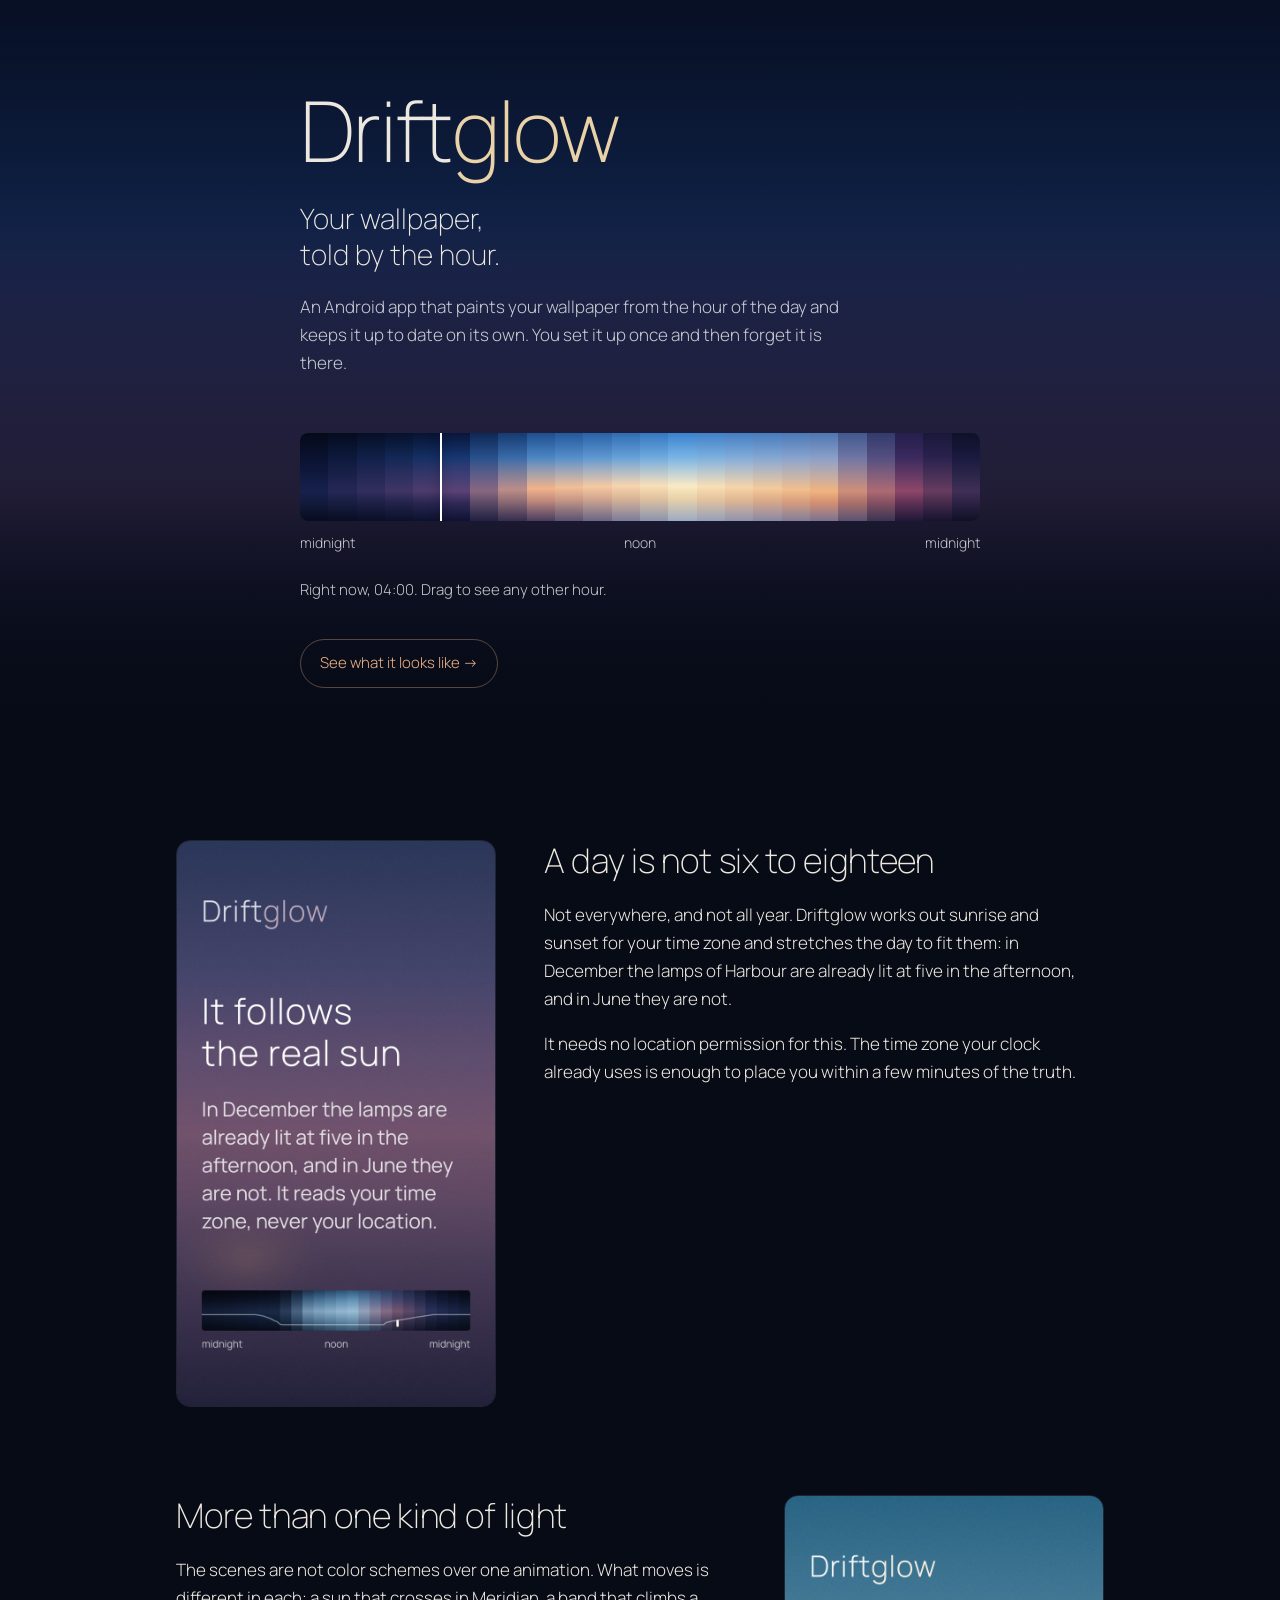
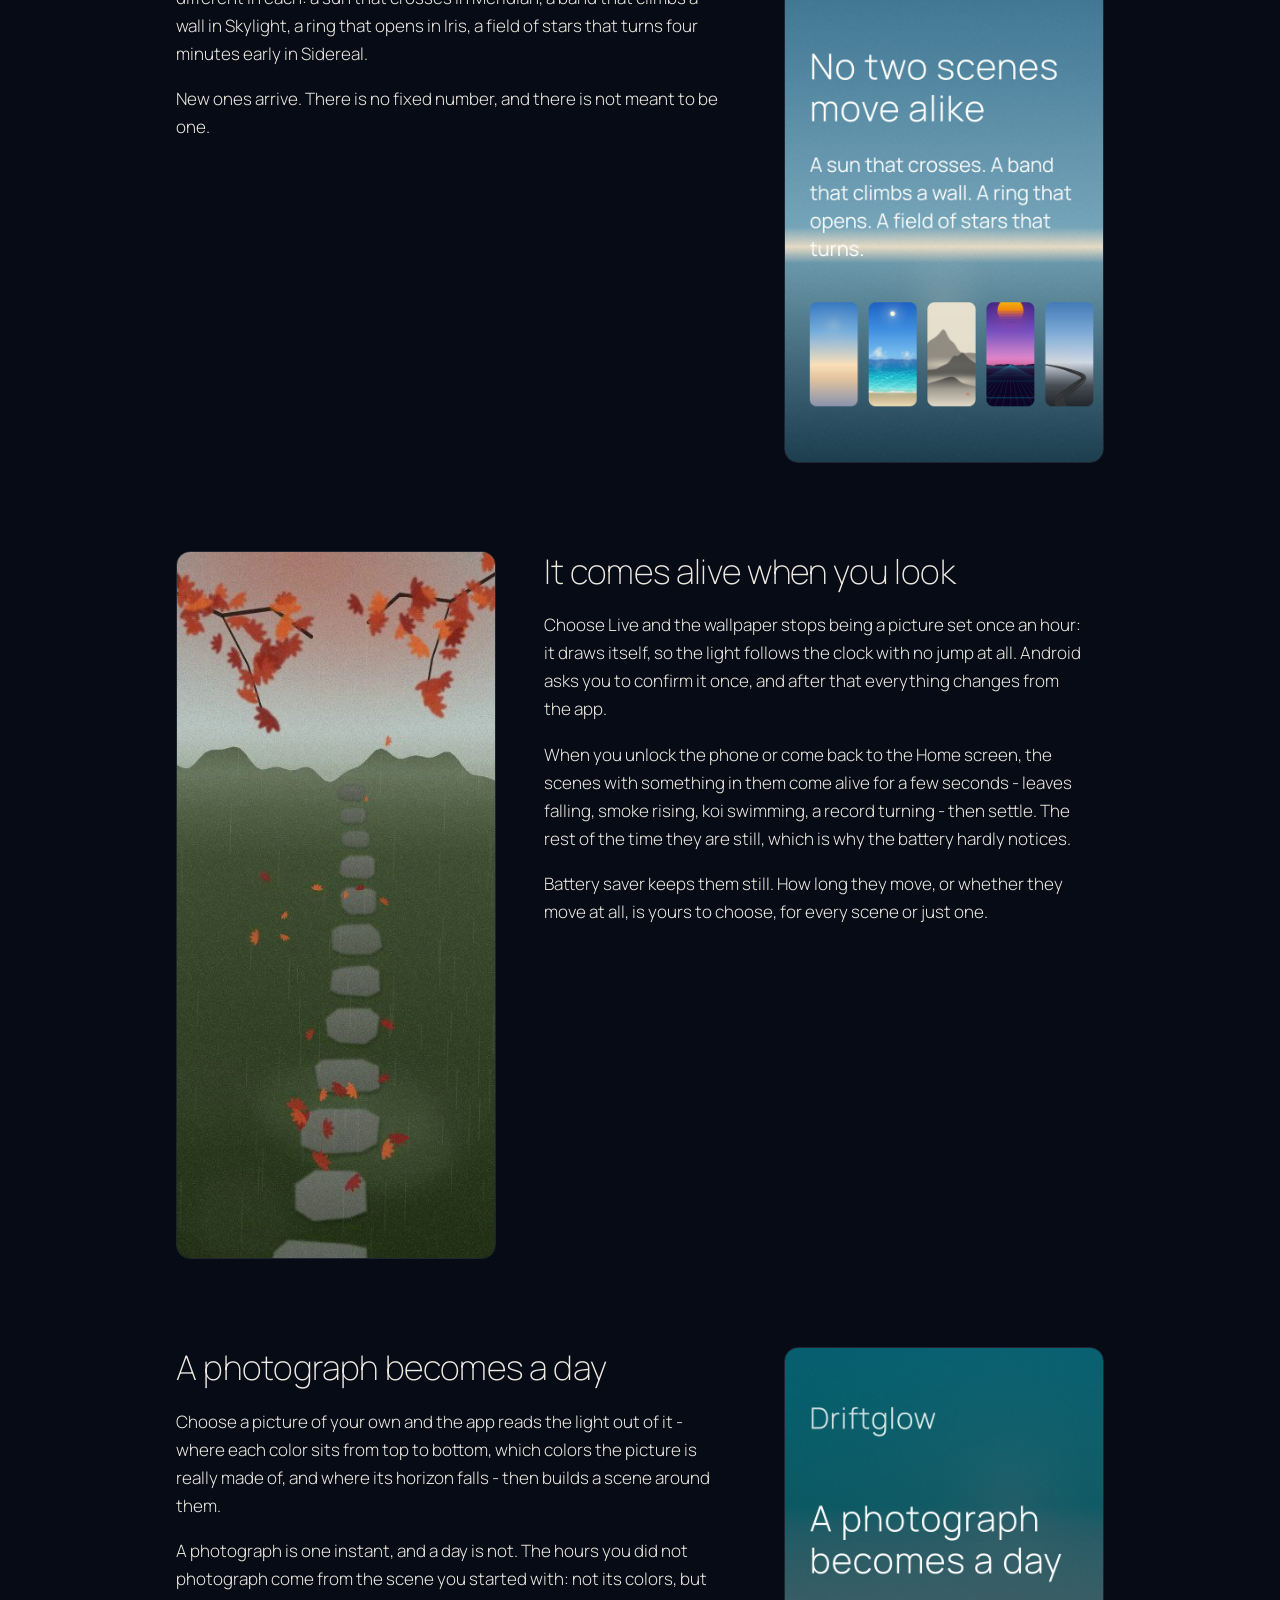
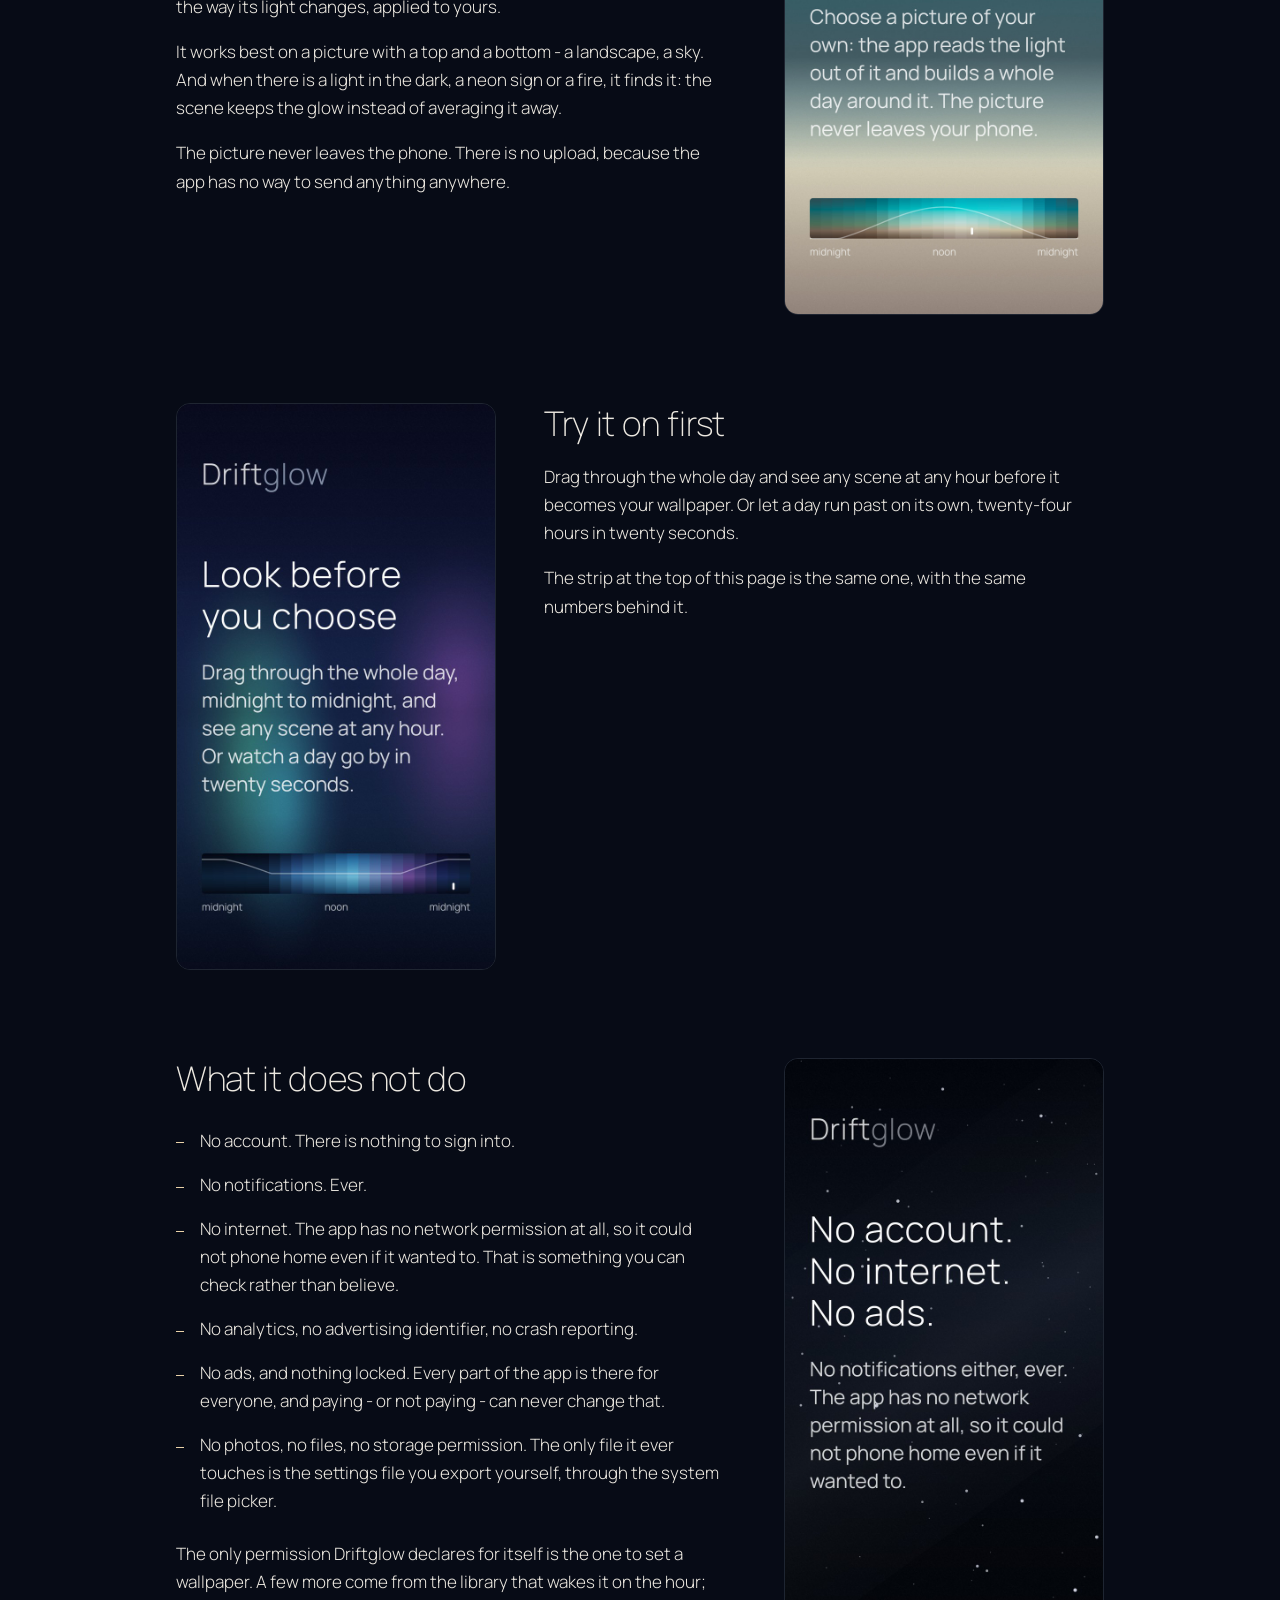
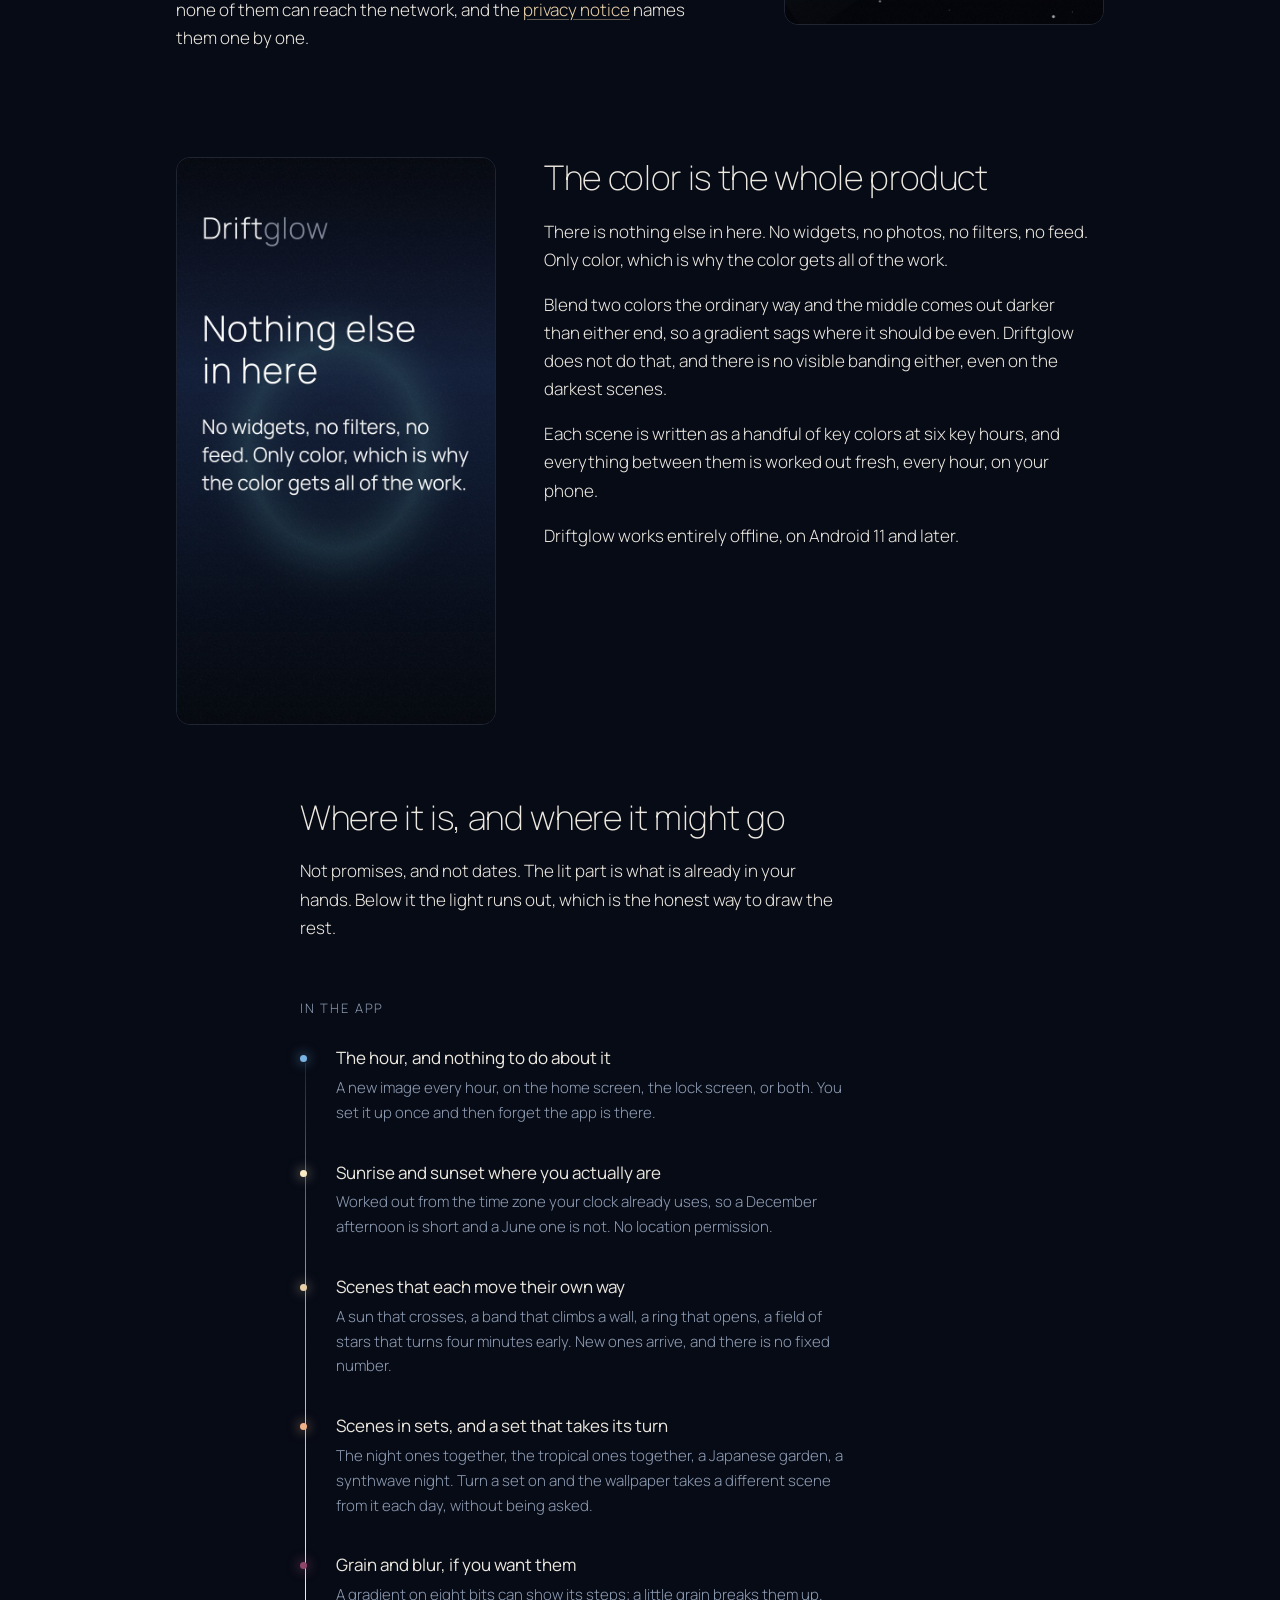
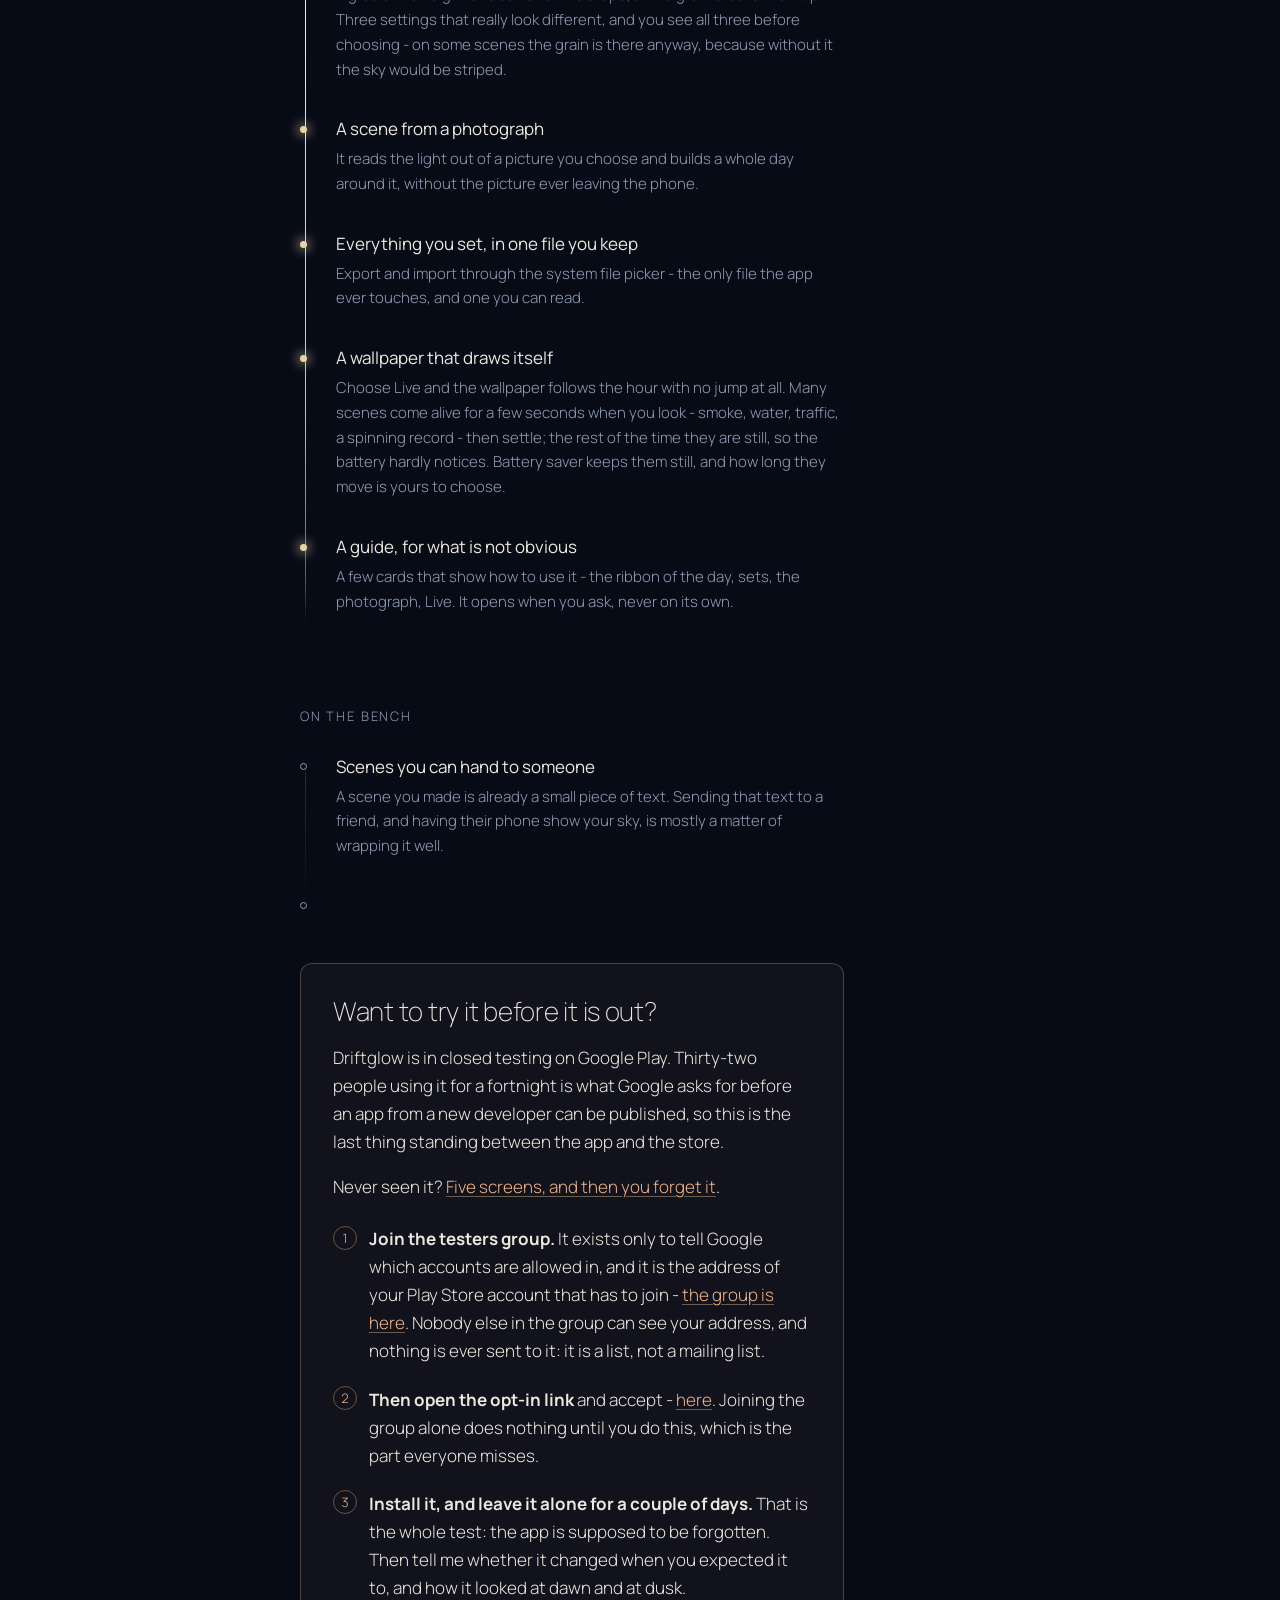
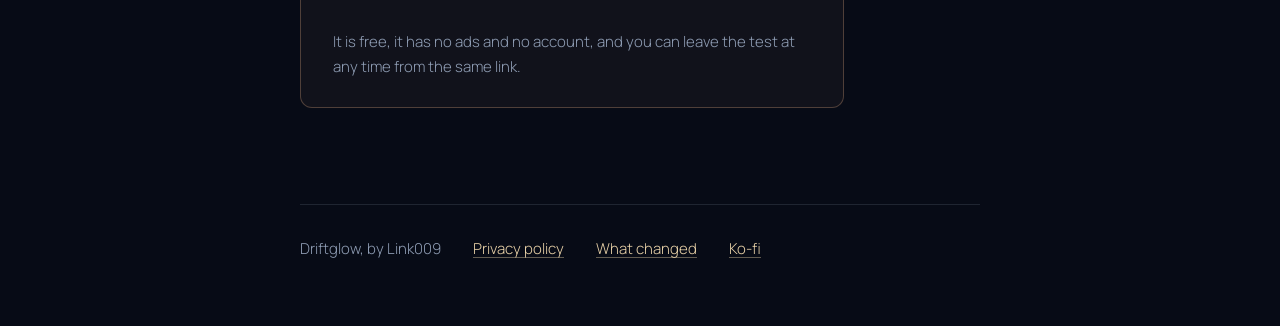
==== commit 8840ddf3: "Add files via upload" ====
--- a/index.html
+++ b/index.html
@@ -399,6 +399,8 @@
 <footer>
     <span>Driftglow, by Link009</span>
     <a href="privacy.html">Privacy policy</a>
+    <a href="changes.html">What changed</a>
+    <a href="https://ko-fi.com/link009" rel="noopener">Ko-fi</a>
 </footer>
 
 </div>
